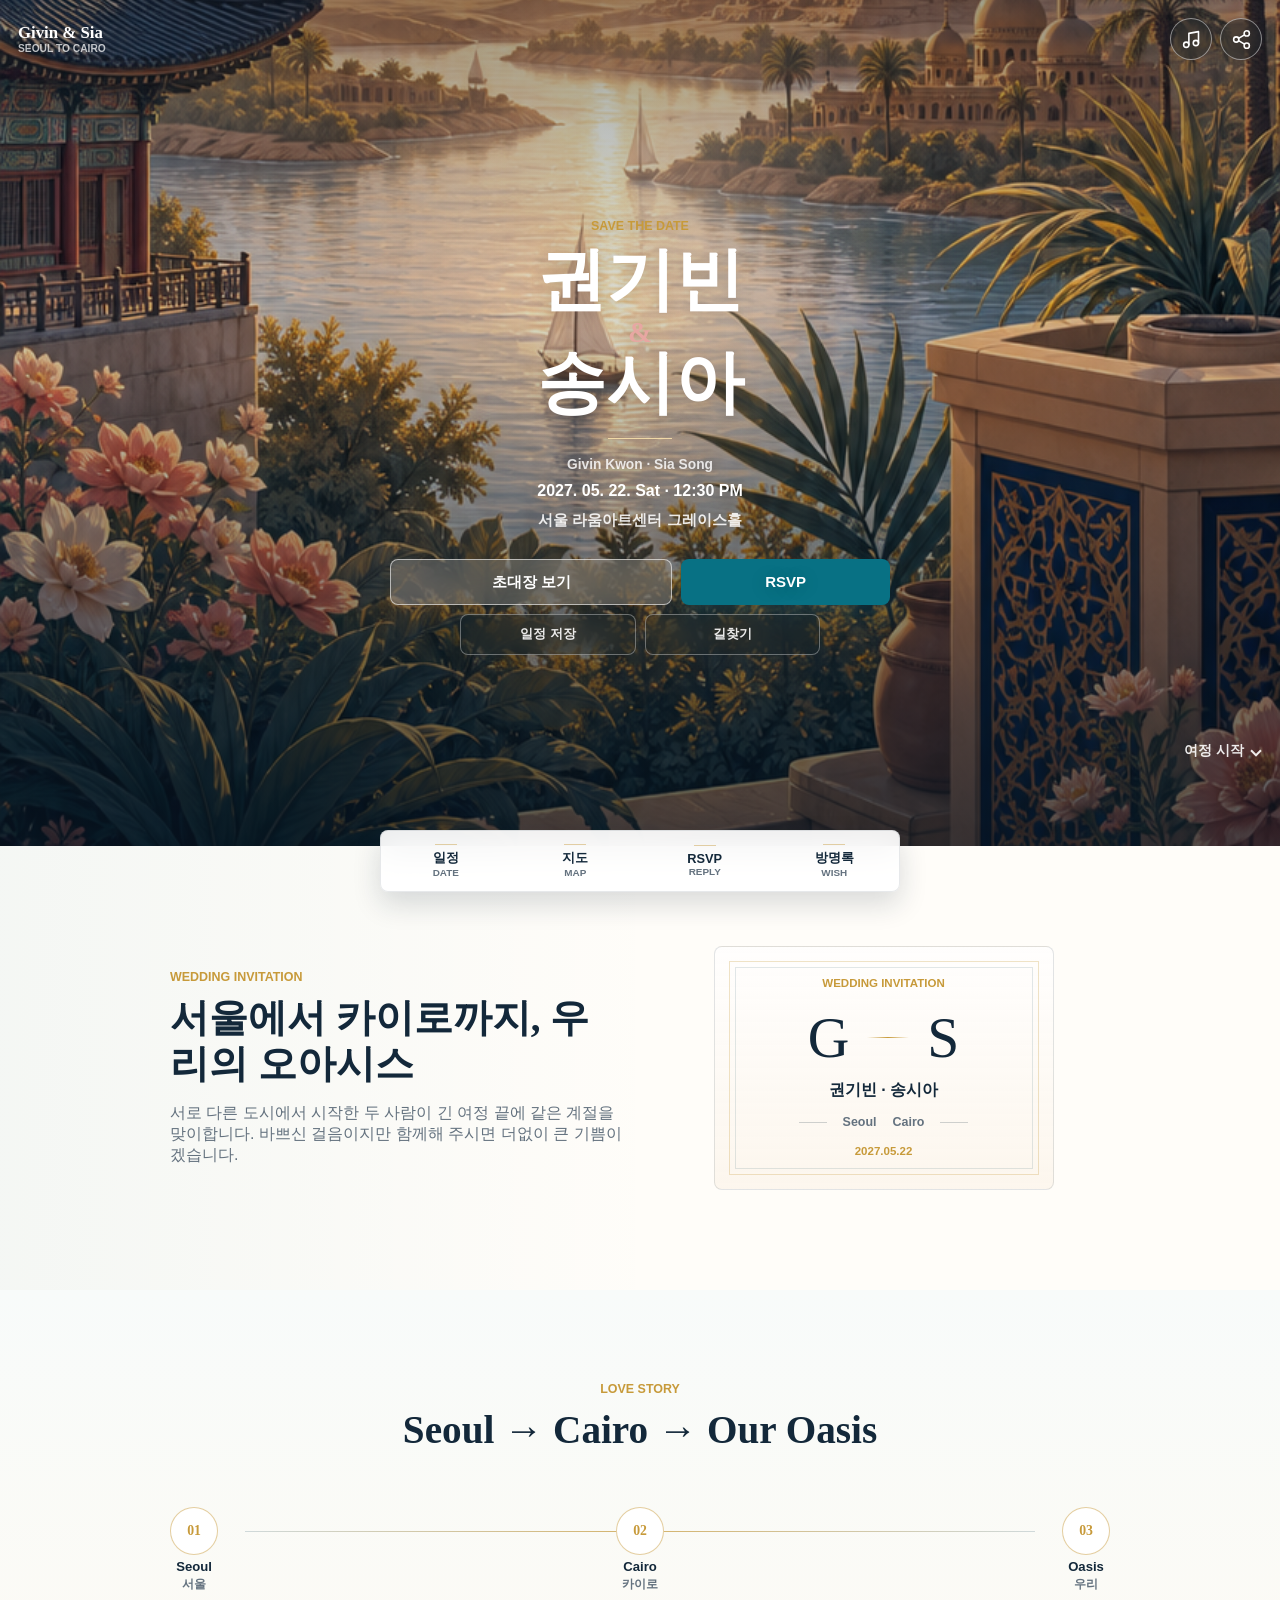
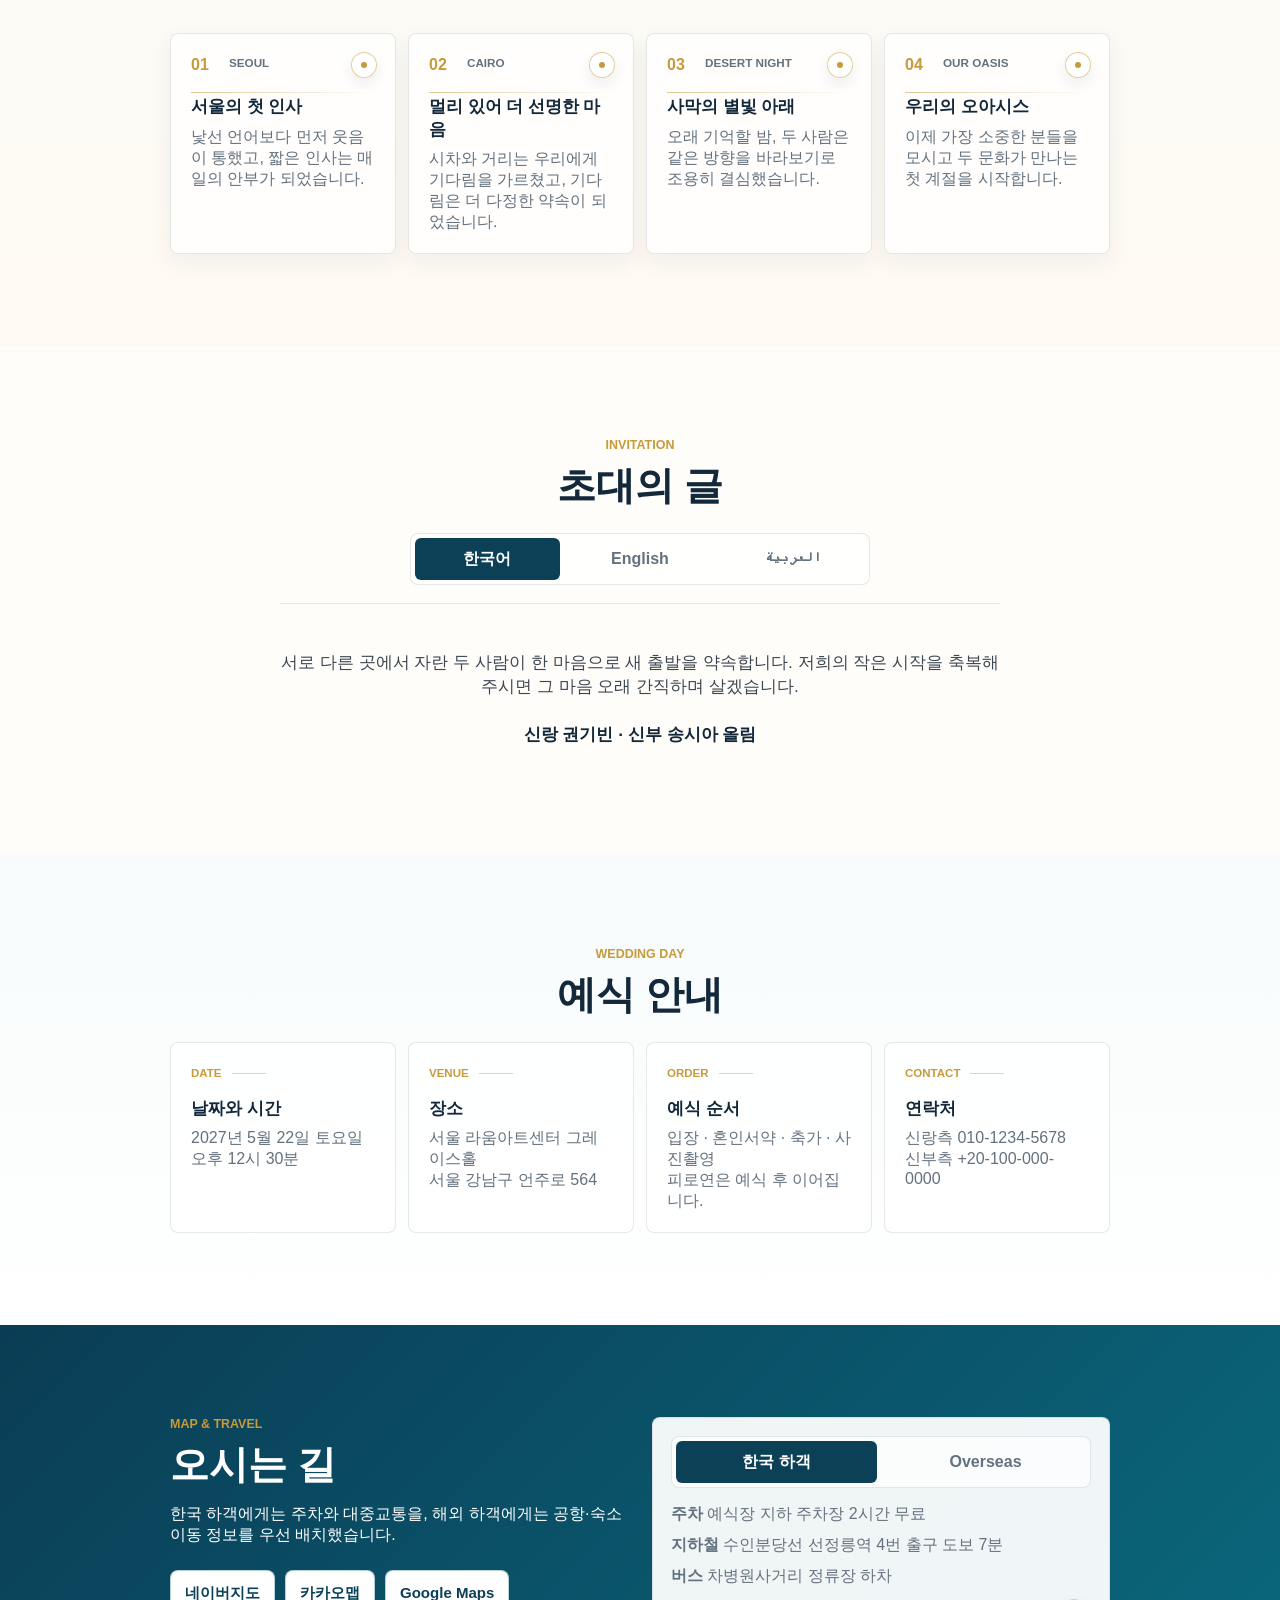
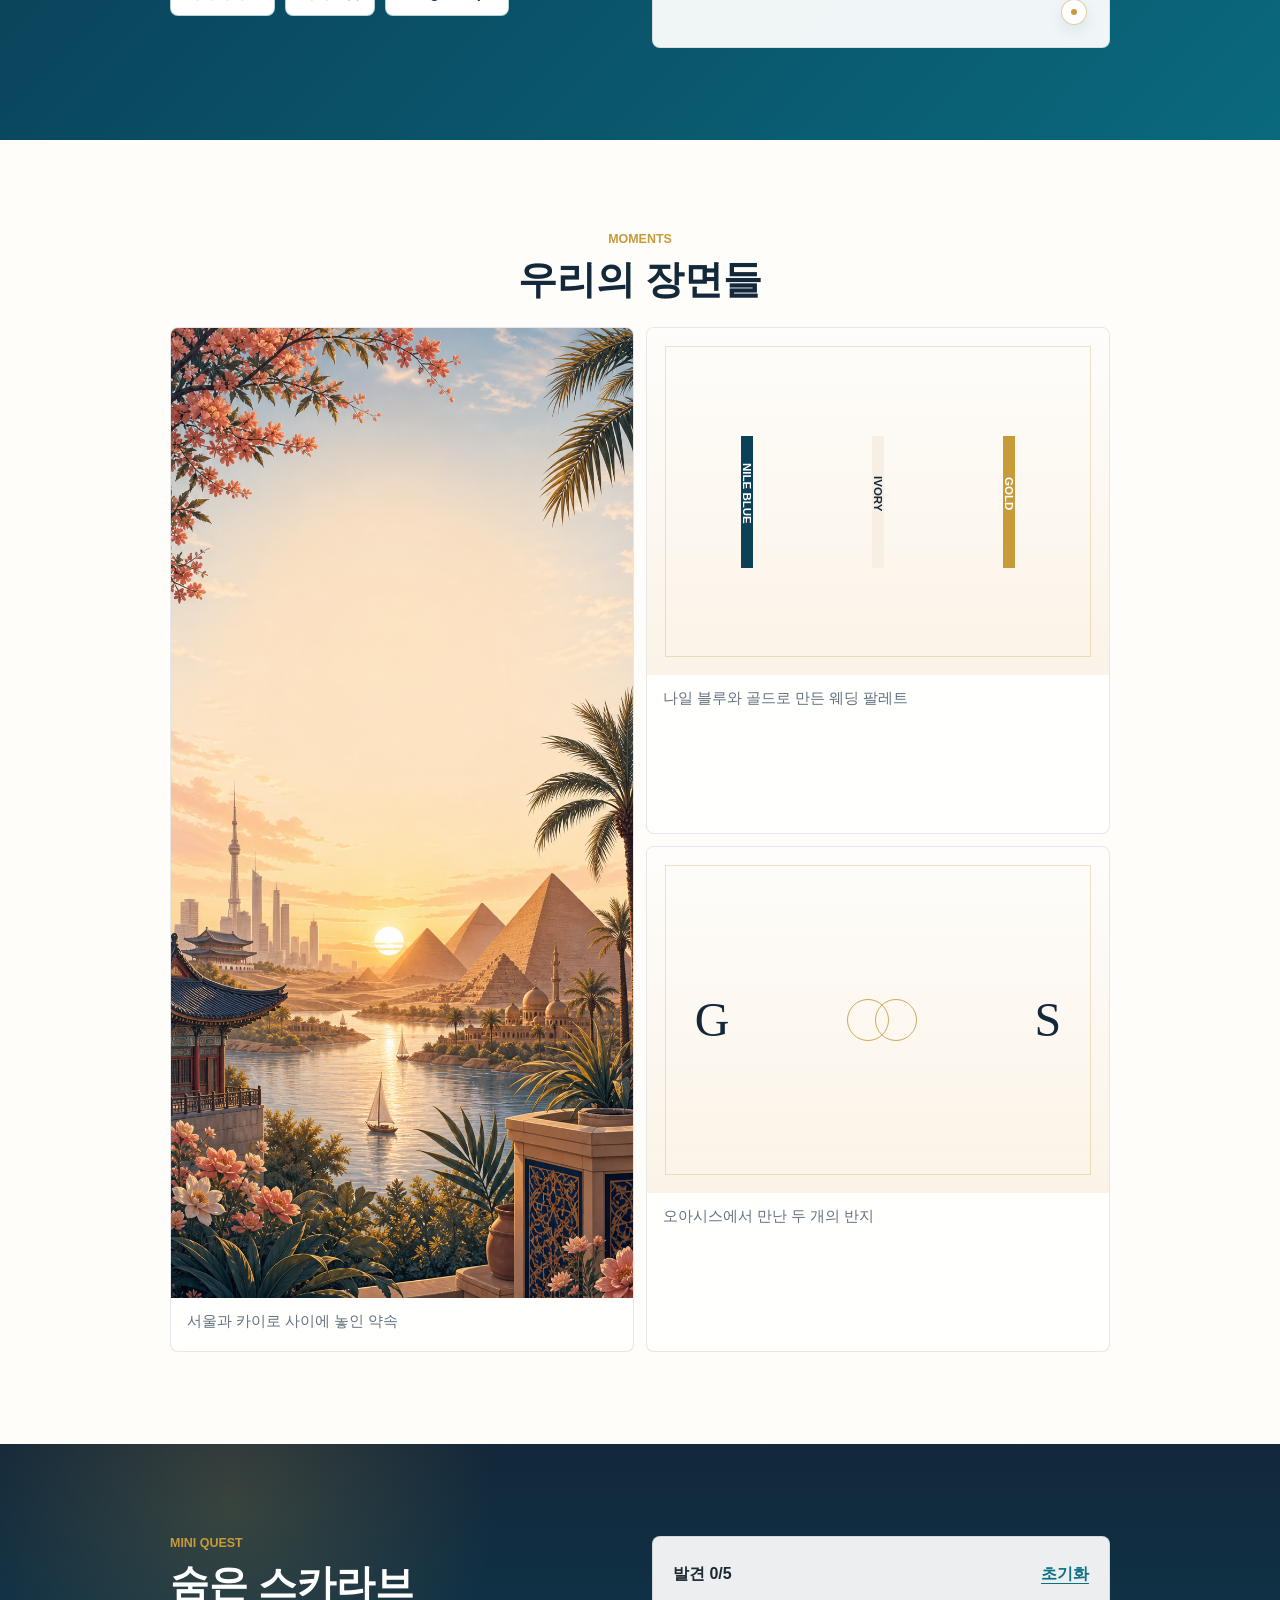
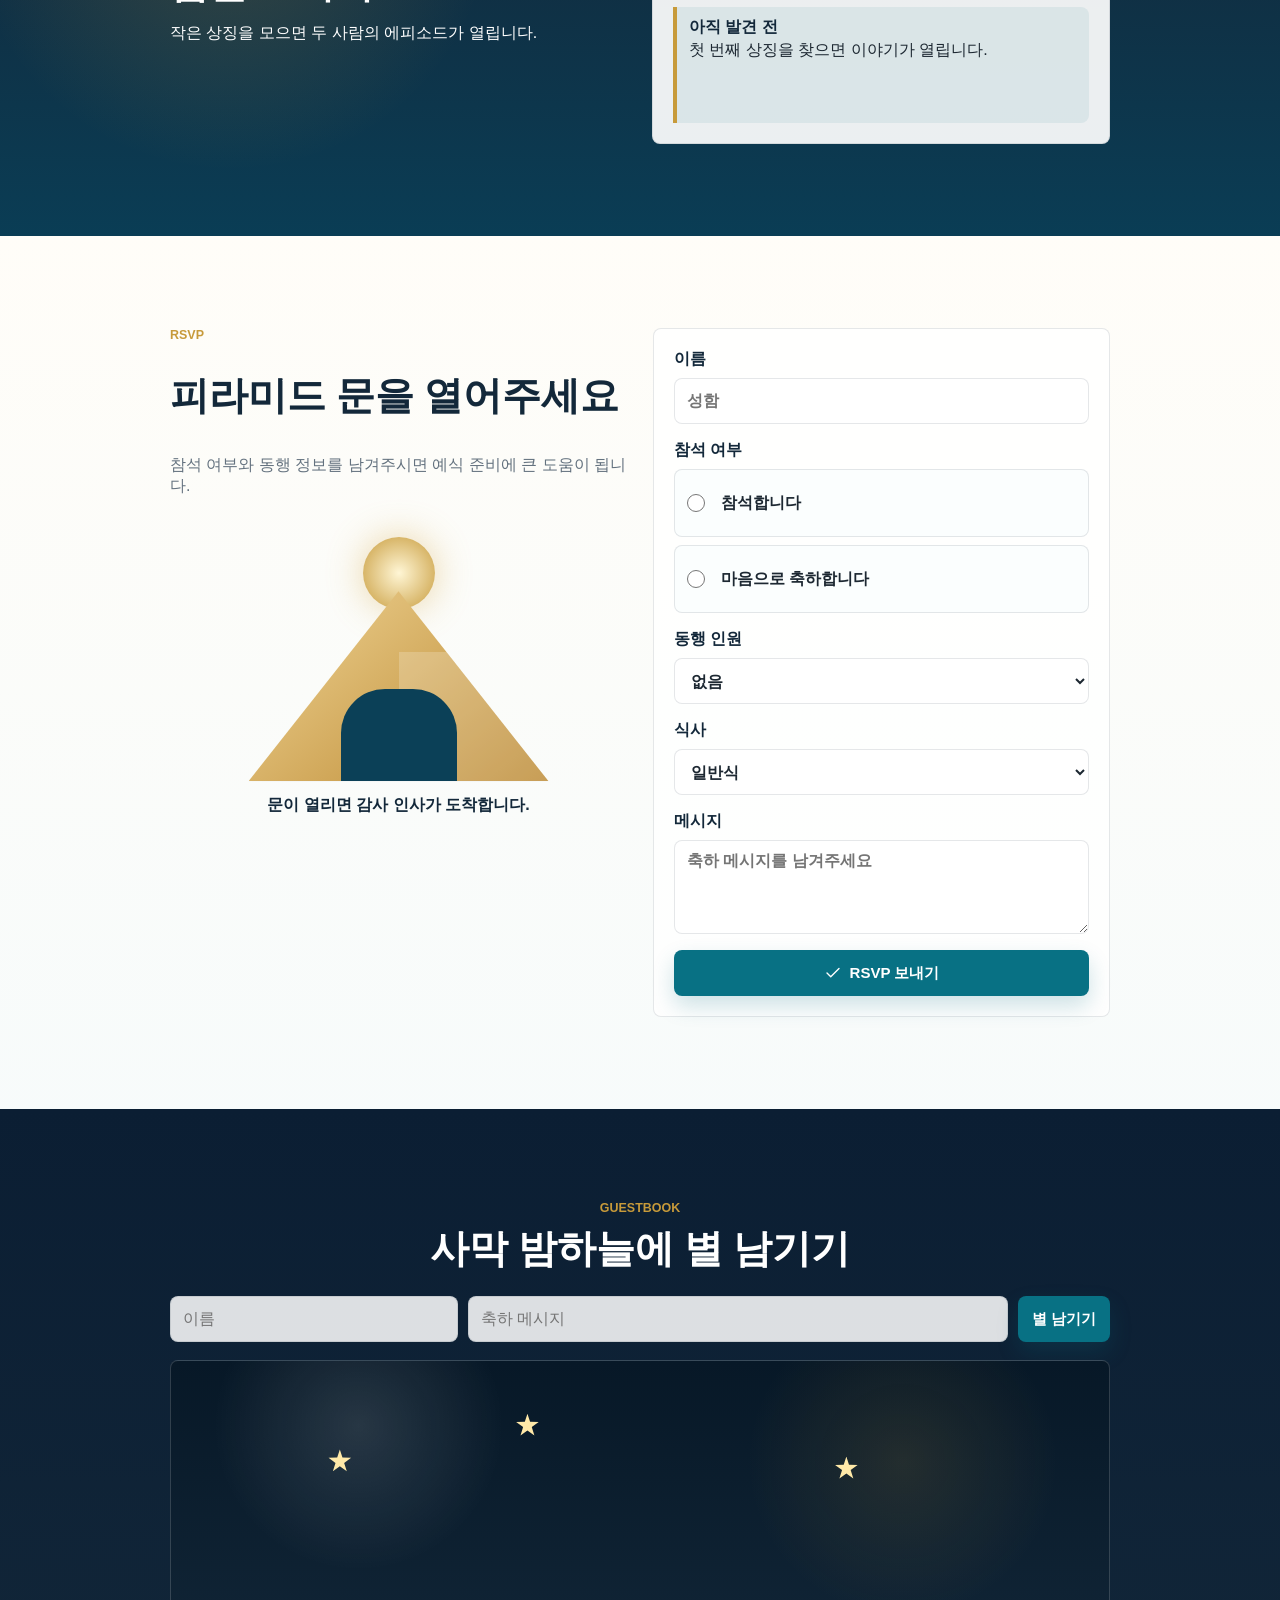
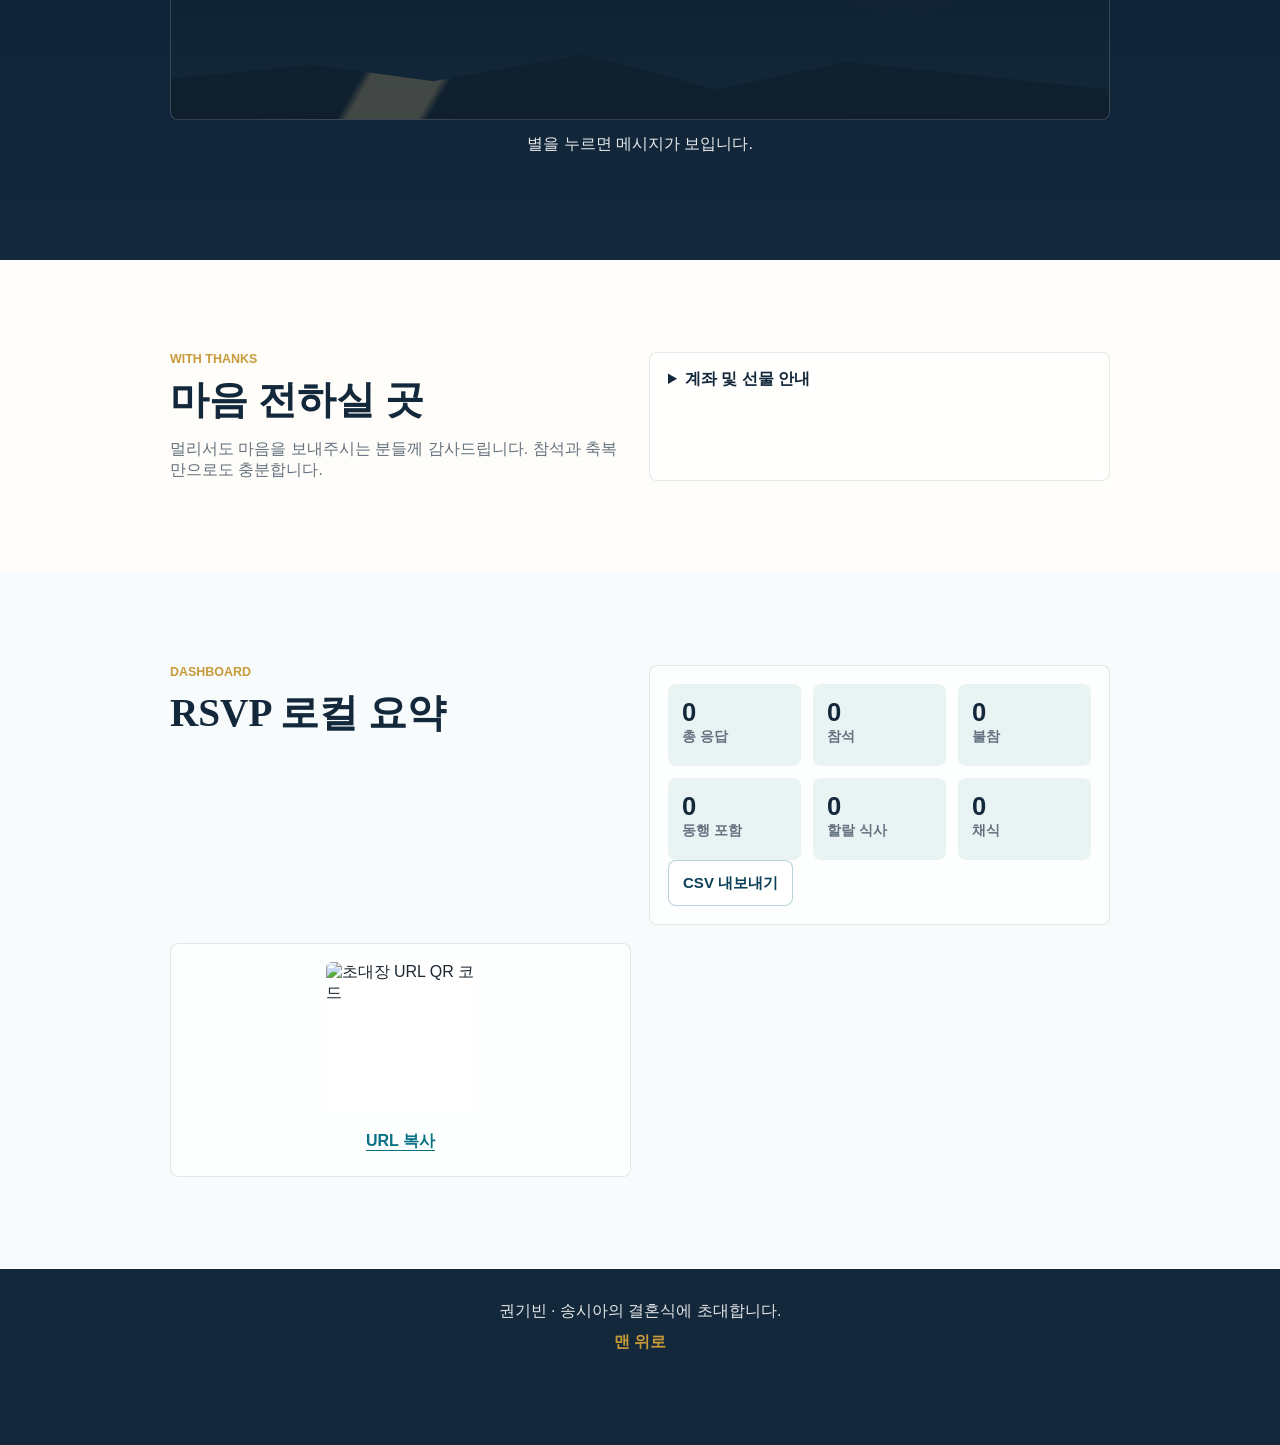
==== index.html @ f88fe047 "Update wedding date" ====
<!doctype html>
<html lang="ko">
  <head>
    <meta charset="utf-8" />
    <meta name="viewport" content="width=device-width, initial-scale=1" />
    <meta
      name="description"
      content="권기빈과 송시아의 서울에서 카이로까지 이어지는 모바일 청첩장"
    />
    <title>권기빈 · 송시아 모바일 청첩장</title>
    <link rel="preload" href="assets/hero-seoul-cairo.png" as="image" />
    <link rel="stylesheet" href="styles.css" />
  </head>
  <body>
    <div class="site-shell">
      <header class="hero" id="top">
        <img
          class="hero__image"
          src="assets/hero-seoul-cairo.png"
          alt=""
          fetchpriority="high"
        />
        <div class="hero__shade" aria-hidden="true"></div>

        <nav class="topbar" aria-label="상단 메뉴">
          <a class="brand-mark" href="#top" aria-label="처음으로">
            <span>Givin &amp; Sia</span>
            <small>Seoul to Cairo</small>
          </a>
          <div class="topbar__actions">
            <button
              class="icon-button"
              type="button"
              id="musicToggle"
              aria-label="음악 켜기"
              aria-pressed="false"
              title="음악"
            >
              <svg viewBox="0 0 24 24" aria-hidden="true">
                <path d="M9 18V5l11-2v13" />
                <circle cx="6" cy="18" r="3" />
                <circle cx="17" cy="16" r="3" />
              </svg>
            </button>
            <button
              class="icon-button"
              type="button"
              id="shareButton"
              aria-label="초대장 공유"
              title="공유"
            >
              <svg viewBox="0 0 24 24" aria-hidden="true">
                <circle cx="18" cy="5" r="3" />
                <circle cx="6" cy="12" r="3" />
                <circle cx="18" cy="19" r="3" />
                <path d="m8.6 10.8 6.8-4.1M8.6 13.2l6.8 4.1" />
              </svg>
            </button>
          </div>
        </nav>

        <div class="hero__content">
          <p class="eyebrow">Save the Date</p>
          <h1>권기빈 <span>&amp;</span> 송시아</h1>
          <p class="hero__subtitle">Givin Kwon · Sia Song</p>
          <p class="hero__date">2027. 05. 22. Sat · 12:30 PM</p>
          <p class="hero__venue">서울 라움아트센터 그레이스홀</p>
          <div class="hero__actions" aria-label="주요 행동">
            <div class="hero__primary-actions">
              <a class="button button--light" href="#invitation">
                초대장 보기
              </a>
              <a class="button button--primary" href="#rsvp">
                RSVP
              </a>
            </div>
            <div class="hero__quick-actions">
              <button class="button button--ghost" type="button" id="calendarButton">
                일정 저장
              </button>
              <a class="button button--ghost" href="#directions">
                길찾기
              </a>
            </div>
          </div>
        </div>

        <a class="scroll-cue" href="#story">여정 시작</a>
      </header>

      <main>
        <section class="section section--intro" id="invitation">
          <div class="section__inner intro-grid">
            <div>
              <p class="section-kicker">Wedding Invitation</p>
              <h2>서울에서 카이로까지, 우리의 오아시스</h2>
              <p class="lead">
                서로 다른 도시에서 시작한 두 사람이 긴 여정 끝에 같은 계절을
                맞이합니다. 바쁘신 걸음이지만 함께해 주시면 더없이 큰 기쁨이겠습니다.
              </p>
            </div>
            <div class="couple-emblem" aria-label="권기빈과 송시아의 웨딩 문장">
              <div class="wedding-crest">
                <p class="crest__eyebrow">Wedding Invitation</p>
                <div class="crest__mark" aria-hidden="true">
                  <span>G</span>
                  <i></i>
                  <span>S</span>
                </div>
                <p class="crest__names">권기빈 · 송시아</p>
                <div class="crest__route" aria-hidden="true">
                  <span>Seoul</span>
                  <span>Cairo</span>
                </div>
                <p class="crest__date">2027.05.22</p>
              </div>
            </div>
          </div>
        </section>

        <section class="section section--story" id="story">
          <div class="section__inner">
            <div class="section__header">
              <p class="section-kicker">Love Story</p>
              <h2>Seoul → Cairo → Our Oasis</h2>
            </div>
            <div class="journey-map" aria-hidden="true">
              <span class="journey-map__line"></span>
              <span class="journey-map__point journey-map__point--seoul">
                <small>01</small>
                <strong>Seoul</strong>
                <em>서울</em>
              </span>
              <span class="journey-map__point journey-map__point--cairo">
                <small>02</small>
                <strong>Cairo</strong>
                <em>카이로</em>
              </span>
              <span class="journey-map__point journey-map__point--oasis">
                <small>03</small>
                <strong>Oasis</strong>
                <em>우리</em>
              </span>
            </div>
            <div class="story-grid">
              <article class="story-card">
                <button class="scarab-token" type="button" data-episode="seoul" aria-label="서울 이야기 열기"></button>
                <span class="story-card__num">01</span>
                <span class="story-card__place">Seoul</span>
                <h3>서울의 첫 인사</h3>
                <p>낯선 언어보다 먼저 웃음이 통했고, 짧은 인사는 매일의 안부가 되었습니다.</p>
              </article>
              <article class="story-card">
                <button class="scarab-token" type="button" data-episode="cairo" aria-label="카이로 이야기 열기"></button>
                <span class="story-card__num">02</span>
                <span class="story-card__place">Cairo</span>
                <h3>멀리 있어 더 선명한 마음</h3>
                <p>시차와 거리는 우리에게 기다림을 가르쳤고, 기다림은 더 다정한 약속이 되었습니다.</p>
              </article>
              <article class="story-card">
                <button class="scarab-token" type="button" data-episode="proposal" aria-label="프로포즈 이야기 열기"></button>
                <span class="story-card__num">03</span>
                <span class="story-card__place">Desert Night</span>
                <h3>사막의 별빛 아래</h3>
                <p>오래 기억할 밤, 두 사람은 같은 방향을 바라보기로 조용히 결심했습니다.</p>
              </article>
              <article class="story-card">
                <button class="scarab-token" type="button" data-episode="wedding" aria-label="결혼식 이야기 열기"></button>
                <span class="story-card__num">04</span>
                <span class="story-card__place">Our Oasis</span>
                <h3>우리의 오아시스</h3>
                <p>이제 가장 소중한 분들을 모시고 두 문화가 만나는 첫 계절을 시작합니다.</p>
              </article>
            </div>
          </div>
        </section>

        <section class="section section--letter" id="letter">
          <div class="section__inner">
            <div class="section__header">
              <p class="section-kicker">Invitation</p>
              <h2>초대의 글</h2>
            </div>
            <div class="language-tabs" role="tablist" aria-label="초대 문구 언어">
              <button class="lang-tab is-active" type="button" role="tab" aria-selected="true" data-lang="ko">
                한국어
              </button>
              <button class="lang-tab" type="button" role="tab" aria-selected="false" data-lang="en">
                English
              </button>
              <button class="lang-tab" type="button" role="tab" aria-selected="false" data-lang="ar">
                العربية
              </button>
            </div>
            <article class="letter-panel is-active" data-letter="ko">
              <p>
                서로 다른 곳에서 자란 두 사람이 한 마음으로 새 출발을 약속합니다.
                저희의 작은 시작을 축복해 주시면 그 마음 오래 간직하며 살겠습니다.
              </p>
              <p class="letter-sign">신랑 권기빈 · 신부 송시아 올림</p>
            </article>
            <article class="letter-panel" data-letter="en">
              <p>
                We are beginning a new chapter together, shaped by two homes, two cultures,
                and one shared promise. Your presence and warm wishes would mean the world to us.
              </p>
              <p class="letter-sign">
                With love, Givin Kwon &amp; Sia Song<br />
                <small>TALAAT OHOUD MOHAMED MAHMOUD MOHAMED</small>
              </p>
            </article>
            <article class="letter-panel letter-panel--rtl" data-letter="ar" dir="rtl" lang="ar">
              <p>
                يسعدنا أن نشارككم بداية فصل جديد في حياتنا، يجمع بين عائلتين وثقافتين
                ووعد واحد بالمحبة والاحترام.
              </p>
              <p class="letter-sign">
                مع المحبة، جيفين كوان وسيا سونغ<br />
                <small dir="ltr">TALAAT OHOUD MOHAMED MAHMOUD MOHAMED</small>
              </p>
            </article>
          </div>
        </section>

        <section class="section section--details" id="details">
          <div class="section__inner">
            <div class="section__header">
              <p class="section-kicker">Wedding Day</p>
              <h2>예식 안내</h2>
            </div>
            <div class="detail-grid">
              <article class="detail-card">
                <span class="detail-card__label">Date</span>
                <h3>날짜와 시간</h3>
                <p>2027년 5월 22일 토요일<br />오후 12시 30분</p>
              </article>
              <article class="detail-card">
                <span class="detail-card__label">Venue</span>
                <h3>장소</h3>
                <p>서울 라움아트센터 그레이스홀<br />서울 강남구 언주로 564</p>
              </article>
              <article class="detail-card">
                <span class="detail-card__label">Order</span>
                <h3>예식 순서</h3>
                <p>입장 · 혼인서약 · 축가 · 사진촬영<br />피로연은 예식 후 이어집니다.</p>
              </article>
              <article class="detail-card">
                <span class="detail-card__label">Contact</span>
                <h3>연락처</h3>
                <p>
                  신랑측 010-1234-5678<br />
                  신부측 +20-100-000-0000
                </p>
              </article>
            </div>
          </div>
        </section>

        <section class="section section--directions" id="directions">
          <div class="section__inner directions-layout">
            <div>
              <p class="section-kicker">Map &amp; Travel</p>
              <h2>오시는 길</h2>
              <p class="lead">
                한국 하객에게는 주차와 대중교통을, 해외 하객에게는 공항·숙소 이동 정보를
                우선 배치했습니다.
              </p>
              <div class="map-actions">
                <a class="button button--outline" href="https://map.naver.com/p/search/%EC%84%9C%EC%9A%B8%20%EB%9D%BC%EC%9B%80%EC%95%84%ED%8A%B8%EC%84%BC%ED%84%B0" target="_blank" rel="noreferrer">
                  네이버지도
                </a>
                <a class="button button--outline" href="https://map.kakao.com/link/search/%EC%84%9C%EC%9A%B8%20%EB%9D%BC%EC%9B%80%EC%95%84%ED%8A%B8%EC%84%BC%ED%84%B0" target="_blank" rel="noreferrer">
                  카카오맵
                </a>
                <a class="button button--outline" href="https://www.google.com/maps/search/?api=1&query=Raum+Art+Center+Seoul" target="_blank" rel="noreferrer">
                  Google Maps
                </a>
              </div>
            </div>
            <div class="travel-card">
              <div class="guide-tabs" role="tablist" aria-label="하객 안내">
                <button class="guide-tab is-active" type="button" role="tab" aria-selected="true" data-guide="kr">
                  한국 하객
                </button>
                <button class="guide-tab" type="button" role="tab" aria-selected="false" data-guide="global">
                  Overseas
                </button>
              </div>
              <div class="guide-panel is-active" data-guide-panel="kr">
                <p><strong>주차</strong> 예식장 지하 주차장 2시간 무료</p>
                <p><strong>지하철</strong> 수인분당선 선정릉역 4번 출구 도보 7분</p>
                <p><strong>버스</strong> 차병원사거리 정류장 하차</p>
              </div>
              <div class="guide-panel" data-guide-panel="global">
                <p><strong>Airport</strong> Incheon Airport to Gangnam by AREX + subway or airport limousine.</p>
                <p><strong>Stay</strong> Recommended area: Gangnam, COEX, Seolleung.</p>
                <p><strong>FAQ</strong> English help desk will be available on the wedding day.</p>
              </div>
              <button class="scarab-token scarab-token--travel" type="button" data-episode="travel" aria-label="여행 이야기 열기"></button>
            </div>
          </div>
        </section>

        <section class="section section--gallery" id="gallery">
          <div class="section__inner">
            <div class="section__header">
              <p class="section-kicker">Moments</p>
              <h2>우리의 장면들</h2>
            </div>
            <div class="gallery-grid">
              <figure class="photo-card photo-card--wide">
                <img src="assets/hero-seoul-cairo.png" loading="lazy" alt="서울과 카이로가 이어지는 일러스트" />
                <figcaption>서울과 카이로 사이에 놓인 약속</figcaption>
              </figure>
              <figure class="photo-card photo-card--illustrated">
                <div class="stationery-card stationery-card--palette" aria-hidden="true">
                  <span>Nile Blue</span>
                  <span>Ivory</span>
                  <span>Gold</span>
                </div>
                <figcaption>나일 블루와 골드로 만든 웨딩 팔레트</figcaption>
              </figure>
              <figure class="photo-card photo-card--illustrated">
                <div class="stationery-card stationery-card--rings" aria-hidden="true">
                  <span>G</span>
                  <i></i>
                  <span>S</span>
                </div>
                <figcaption>오아시스에서 만난 두 개의 반지</figcaption>
              </figure>
            </div>
          </div>
        </section>

        <section class="section section--quest" id="quest">
          <div class="section__inner quest-layout">
            <div>
              <p class="section-kicker">Mini Quest</p>
              <h2>숨은 스카라브</h2>
              <p class="lead">
                작은 상징을 모으면 두 사람의 에피소드가 열립니다.
              </p>
            </div>
            <div class="quest-panel">
              <div class="quest-panel__top">
                <span>발견 <strong id="scarabCount">0/5</strong></span>
                <button class="text-button" type="button" id="resetQuest">초기화</button>
              </div>
              <div class="episode-list" id="episodeList" aria-live="polite"></div>
            </div>
          </div>
        </section>

        <section class="section section--rsvp" id="rsvp">
          <div class="section__inner rsvp-layout">
            <div class="rsvp-copy">
              <p class="section-kicker">RSVP</p>
              <h2>피라미드 문을 열어주세요</h2>
              <p class="lead">
                참석 여부와 동행 정보를 남겨주시면 예식 준비에 큰 도움이 됩니다.
              </p>
              <div class="pyramid-gate" id="pyramidGate" aria-hidden="true">
                <div class="pyramid-gate__sun"></div>
                <div class="pyramid-gate__body">
                  <span class="pyramid-gate__door pyramid-gate__door--left"></span>
                  <span class="pyramid-gate__door pyramid-gate__door--right"></span>
                </div>
                <p id="rsvpThanks">문이 열리면 감사 인사가 도착합니다.</p>
              </div>
            </div>
            <form class="rsvp-form" id="rsvpForm">
              <label>
                이름
                <input name="name" type="text" autocomplete="name" placeholder="성함" required />
              </label>
              <fieldset>
                <legend>참석 여부</legend>
                <label class="choice">
                  <input type="radio" name="attendance" value="yes" required />
                  참석합니다
                </label>
                <label class="choice">
                  <input type="radio" name="attendance" value="no" />
                  마음으로 축하합니다
                </label>
              </fieldset>
              <label>
                동행 인원
                <select name="companions">
                  <option value="0">없음</option>
                  <option value="1">1명</option>
                  <option value="2">2명</option>
                  <option value="3">3명 이상</option>
                </select>
              </label>
              <label>
                식사
                <select name="meal">
                  <option value="regular">일반식</option>
                  <option value="vegetarian">채식</option>
                  <option value="halal">할랄</option>
                  <option value="none">식사 안 함</option>
                </select>
              </label>
              <label>
                메시지
                <textarea name="message" rows="4" placeholder="축하 메시지를 남겨주세요"></textarea>
              </label>
              <button class="button button--primary button--full" type="submit">
                <svg viewBox="0 0 24 24" aria-hidden="true">
                  <path d="m20 6-11 11-5-5" />
                </svg>
                RSVP 보내기
              </button>
            </form>
          </div>
        </section>

        <section class="section section--guestbook" id="guestbook">
          <div class="section__inner">
            <div class="section__header">
              <p class="section-kicker">Guestbook</p>
              <h2>사막 밤하늘에 별 남기기</h2>
            </div>
            <form class="guestbook-form" id="guestbookForm">
              <input name="guestName" type="text" placeholder="이름" required />
              <input name="guestMessage" type="text" placeholder="축하 메시지" required />
              <button class="button button--primary" type="submit">별 남기기</button>
            </form>
            <div class="star-sky" id="starSky" aria-label="축하 메시지 별자리"></div>
            <p class="star-message" id="starMessage" aria-live="polite">별을 누르면 메시지가 보입니다.</p>
          </div>
        </section>

        <section class="section section--gift" id="gift">
          <div class="section__inner gift-layout">
            <div>
              <p class="section-kicker">With Thanks</p>
              <h2>마음 전하실 곳</h2>
              <p class="lead">
                멀리서도 마음을 보내주시는 분들께 감사드립니다. 참석과 축복만으로도 충분합니다.
              </p>
            </div>
            <details class="gift-details">
              <summary>계좌 및 선물 안내</summary>
              <p>신랑측 국민 000000-00-000000 권기빈</p>
              <p>신부측 WISE / IBAN 정보는 가족에게 문의</p>
            </details>
          </div>
        </section>

        <section class="section section--manager" id="manager">
          <div class="section__inner manager-layout">
            <div>
              <p class="section-kicker">Dashboard</p>
              <h2>RSVP 로컬 요약</h2>
            </div>
            <div class="manager-panel">
              <div class="stats-grid" id="statsGrid"></div>
              <button class="button button--outline" type="button" id="exportCsv">CSV 내보내기</button>
            </div>
            <div class="qr-panel">
              <img id="qrImage" alt="초대장 URL QR 코드" loading="lazy" />
              <button class="text-button" type="button" id="copyUrl">URL 복사</button>
            </div>
          </div>
        </section>
      </main>

      <footer class="footer">
        <p>권기빈 · 송시아의 결혼식에 초대합니다.</p>
        <a href="#top">맨 위로</a>
      </footer>

      <nav class="bottom-nav" aria-label="빠른 이동">
        <a href="#details">
          <span>일정</span>
          <small>Date</small>
        </a>
        <a href="#directions">
          <span>지도</span>
          <small>Map</small>
        </a>
        <a href="#rsvp">
          <span>RSVP</span>
          <small>Reply</small>
        </a>
        <a href="#guestbook">
          <span>방명록</span>
          <small>Wish</small>
        </a>
      </nav>
    </div>

    <div class="toast" id="toast" role="status" aria-live="polite"></div>
    <script src="script.js"></script>
  </body>
</html>
---- styles.css ----
:root {
  color-scheme: light;
  --paper: #fffdf9;
  --ivory: #fbf3e7;
  --sand: #d9c79d;
  --sand-strong: #a77a2d;
  --nile: #087184;
  --nile-deep: #0b4057;
  --coral: #d96d63;
  --pink: #e7a7a2;
  --gold: #c79a3a;
  --navy: #13283a;
  --ink: #1d2832;
  --muted: #64727f;
  --line: rgba(19, 40, 58, 0.11);
  --white: #ffffff;
  --shadow: 0 14px 34px rgba(19, 40, 58, 0.1);
  --radius: 8px;
  --bottom-nav-height: 62px;
  font-family:
    "Pretendard",
    "Apple SD Gothic Neo",
    "Malgun Gothic",
    "Segoe UI",
    sans-serif;
}

*,
*::before,
*::after {
  box-sizing: border-box;
}

html {
  scroll-behavior: smooth;
  overflow-x: hidden;
}

body {
  margin: 0;
  background: var(--paper);
  color: var(--ink);
  font-size: 16px;
  line-height: 1.65;
  letter-spacing: 0;
  overflow-x: hidden;
}

body,
button,
input,
select,
textarea {
  font: inherit;
  letter-spacing: 0;
}

button,
a,
input,
select,
textarea {
  -webkit-tap-highlight-color: transparent;
}

a {
  color: inherit;
  text-decoration: none;
}

img,
svg {
  display: block;
  max-width: 100%;
}

svg {
  fill: none;
  stroke: currentColor;
  stroke-linecap: round;
  stroke-linejoin: round;
  stroke-width: 1.8;
}

button {
  border: 0;
  cursor: pointer;
}

.site-shell {
  min-height: 100vh;
  overflow-x: clip;
}

.hero {
  position: relative;
  min-height: 94svh;
  isolation: isolate;
  display: flex;
  flex-direction: column;
  justify-content: center;
  padding: 92px 20px 64px;
  color: var(--white);
}

.hero__image,
.hero__shade {
  position: absolute;
  inset: 0;
  z-index: -2;
}

.hero__image {
  width: 100%;
  height: 100%;
  object-fit: cover;
  object-position: center bottom;
}

.hero__shade {
  z-index: -1;
  background:
    linear-gradient(180deg, rgba(8, 22, 34, 0.38), rgba(8, 22, 34, 0.12) 34%, rgba(8, 22, 34, 0.68) 100%),
    radial-gradient(circle at 50% 24%, rgba(255, 250, 235, 0.3), transparent 30%);
}

.topbar {
  position: absolute;
  top: 0;
  left: 0;
  right: 0;
  z-index: 3;
  display: flex;
  align-items: center;
  justify-content: space-between;
  padding: 18px 18px;
}

.brand-mark {
  display: grid;
  gap: 1px;
  font-family: Georgia, "Times New Roman", serif;
  font-size: 1.05rem;
  font-weight: 700;
  line-height: 1.1;
  text-shadow: 0 2px 12px rgba(0, 0, 0, 0.2);
}

.brand-mark small {
  color: rgba(255, 255, 255, 0.72);
  font-family:
    "Pretendard",
    "Apple SD Gothic Neo",
    "Malgun Gothic",
    sans-serif;
  font-size: 0.64rem;
  font-weight: 800;
  text-transform: uppercase;
}

.topbar__actions {
  display: flex;
  gap: 8px;
}

.icon-button {
  display: grid;
  place-items: center;
  width: 42px;
  height: 42px;
  border: 1px solid rgba(255, 255, 255, 0.48);
  border-radius: 50%;
  background: rgba(9, 31, 45, 0.28);
  color: var(--white);
  backdrop-filter: blur(12px);
}

.icon-button svg {
  width: 21px;
  height: 21px;
}

.icon-button[aria-pressed="true"] {
  background: var(--gold);
  color: var(--navy);
}

.hero__content {
  width: min(100%, 720px);
  margin: 0 auto;
  text-align: center;
  text-shadow: 0 2px 18px rgba(0, 0, 0, 0.22);
}

.eyebrow,
.section-kicker {
  margin: 0 0 10px;
  color: var(--gold);
  font-size: 0.78rem;
  font-weight: 800;
  line-height: 1.2;
  text-transform: uppercase;
}

.hero h1 {
  position: relative;
  margin: 0 auto;
  width: fit-content;
  font-family: Georgia, "Times New Roman", serif;
  font-size: 3.08rem;
  font-weight: 700;
  line-height: 1.06;
}

.hero h1::after {
  display: block;
  width: 64px;
  height: 1px;
  margin: 18px auto 0;
  background: rgba(255, 232, 176, 0.82);
  content: "";
}

.hero h1 span {
  display: block;
  color: var(--pink);
  font-size: 1.4rem;
}

.hero__subtitle {
  margin: 18px 0 0;
  color: rgba(255, 255, 255, 0.82);
  font-size: 0.86rem;
  font-weight: 800;
}

.hero__date,
.hero__venue {
  margin: 10px 0 0;
  font-weight: 700;
}

.hero__venue {
  color: rgba(255, 255, 255, 0.88);
  font-size: 0.95rem;
}

.hero__actions {
  display: grid;
  gap: 9px;
  margin: 28px auto 0;
  width: min(100%, 430px);
  max-width: calc(100vw - 40px);
}

.hero__actions > * {
  min-width: 0;
}

.hero__primary-actions,
.hero__quick-actions {
  display: grid;
  grid-template-columns: repeat(2, minmax(0, 1fr));
  gap: 9px;
}

.hero__quick-actions .button {
  min-height: 40px;
  font-size: 0.84rem;
}

.button {
  display: inline-flex;
  min-width: 0;
  min-height: 46px;
  align-items: center;
  justify-content: center;
  gap: 8px;
  border-radius: var(--radius);
  padding: 11px 14px;
  font-size: 0.94rem;
  font-weight: 800;
  line-height: 1.25;
  text-align: center;
  white-space: normal;
  transition:
    transform 160ms ease,
    box-shadow 160ms ease,
    background-color 160ms ease,
    border-color 160ms ease;
}

.button svg {
  width: 18px;
  height: 18px;
  flex: 0 0 auto;
}

.button:hover,
.button:focus-visible,
.icon-button:hover,
.icon-button:focus-visible,
.text-button:hover,
.text-button:focus-visible,
.bottom-nav a:hover,
.bottom-nav a:focus-visible {
  transform: translateY(-1px);
}

.button:focus-visible,
.icon-button:focus-visible,
.text-button:focus-visible,
.lang-tab:focus-visible,
.guide-tab:focus-visible,
input:focus-visible,
select:focus-visible,
textarea:focus-visible,
summary:focus-visible,
.scarab-token:focus-visible,
.star:focus-visible {
  outline: 3px solid rgba(10, 111, 131, 0.32);
  outline-offset: 3px;
}

.button--light {
  border: 1px solid rgba(255, 255, 255, 0.58);
  background: rgba(255, 255, 255, 0.18);
  color: var(--white);
  backdrop-filter: blur(16px);
}

.button--primary {
  background: var(--nile);
  color: var(--white);
  box-shadow: 0 10px 22px rgba(10, 111, 131, 0.2);
}

.button--ghost {
  border: 1px solid rgba(255, 255, 255, 0.34);
  background: rgba(9, 31, 45, 0.2);
  color: rgba(255, 255, 255, 0.9);
  backdrop-filter: blur(14px);
}

.button--outline {
  border: 1px solid rgba(10, 111, 131, 0.3);
  background: var(--white);
  color: var(--nile-deep);
}

.button--full {
  width: 100%;
}

.scroll-cue {
  position: absolute;
  right: 20px;
  bottom: calc(var(--bottom-nav-height) + 24px);
  display: inline-flex;
  align-items: center;
  gap: 8px;
  color: rgba(255, 255, 255, 0.9);
  font-size: 0.86rem;
  font-weight: 800;
}

.scroll-cue::after {
  width: 8px;
  height: 8px;
  border-right: 2px solid currentColor;
  border-bottom: 2px solid currentColor;
  content: "";
  transform: rotate(45deg);
  animation: cue-bounce 1.4s ease-in-out infinite;
}

.section {
  position: relative;
  padding: 68px 20px;
}

.section__inner {
  width: min(100%, 940px);
  margin: 0 auto;
}

.section__header {
  margin-bottom: 24px;
  text-align: center;
}

.section h2 {
  margin: 0;
  color: var(--navy);
  font-family: Georgia, "Times New Roman", serif;
  font-size: 2.05rem;
  line-height: 1.18;
}

.section h3 {
  margin: 0 0 8px;
  color: var(--navy);
  font-size: 1.04rem;
  line-height: 1.35;
}

.lead {
  margin: 16px 0 0;
  color: var(--muted);
  font-size: 1rem;
}

.section--intro {
  background:
    linear-gradient(90deg, rgba(10, 111, 131, 0.045), transparent 52%),
    var(--paper);
}

.intro-grid {
  display: grid;
  gap: 34px;
  align-items: center;
}

.couple-emblem {
  min-height: 260px;
  display: grid;
  place-items: center;
}

.wedding-crest {
  position: relative;
  display: grid;
  place-items: center;
  width: min(100%, 340px);
  min-height: 242px;
  padding: 30px 28px;
  border: 1px solid rgba(19, 40, 58, 0.12);
  border-radius: var(--radius);
  background:
    linear-gradient(180deg, rgba(255, 255, 255, 0.72), rgba(251, 243, 231, 0.64)),
    var(--paper);
}

.wedding-crest::before,
.wedding-crest::after {
  position: absolute;
  inset: 14px;
  border: 1px solid rgba(199, 154, 58, 0.28);
  content: "";
  pointer-events: none;
}

.wedding-crest::after {
  inset: 20px;
  border-color: rgba(10, 64, 87, 0.12);
}

.crest__eyebrow,
.crest__date {
  margin: 0;
  color: var(--gold);
  font-size: 0.72rem;
  font-weight: 900;
  line-height: 1.2;
  text-transform: uppercase;
}

.crest__mark {
  display: flex;
  align-items: center;
  justify-content: center;
  gap: 18px;
  margin: 18px 0 14px;
  color: var(--navy);
  font-family: Georgia, "Times New Roman", serif;
  font-size: 3.6rem;
  line-height: 1;
}

.crest__mark i {
  width: 42px;
  height: 1px;
  background: linear-gradient(90deg, transparent, var(--gold), transparent);
}

.crest__names {
  margin: 0 0 14px;
  color: var(--navy);
  font-weight: 900;
}

.crest__route {
  display: flex;
  align-items: center;
  gap: 16px;
  margin-bottom: 16px;
  color: var(--muted);
  font-size: 0.78rem;
  font-weight: 900;
}

.crest__route::before,
.crest__route::after {
  width: 28px;
  height: 1px;
  background: rgba(19, 40, 58, 0.2);
  content: "";
}

.section--story {
  background:
    linear-gradient(180deg, #f8fbfa, #fffaf1),
    var(--paper);
}

.journey-map {
  position: relative;
  height: 128px;
  margin: 0 0 28px;
}

.journey-map__line {
  position: absolute;
  left: 8%;
  right: 8%;
  top: 54px;
  height: 1px;
  background: linear-gradient(90deg, rgba(10, 64, 87, 0.18), rgba(199, 154, 58, 0.74), rgba(10, 64, 87, 0.18));
}

.journey-map__line::after {
  position: absolute;
  top: -4px;
  left: 50%;
  width: 9px;
  height: 9px;
  border: 1px solid var(--gold);
  border-radius: 50%;
  background: var(--paper);
  content: "";
  transform: translateX(-50%);
}

.journey-map__point {
  position: absolute;
  top: 30px;
  display: grid;
  justify-items: center;
  gap: 4px;
  color: var(--navy);
  text-align: center;
}

.journey-map__point small {
  display: grid;
  place-items: center;
  width: 48px;
  height: 48px;
  border: 1px solid rgba(199, 154, 58, 0.48);
  border-radius: 50%;
  background: var(--white);
  color: var(--gold);
  font-family: Georgia, "Times New Roman", serif;
  font-size: 0.86rem;
  font-weight: 700;
}

.journey-map__point strong,
.journey-map__point em {
  display: block;
  line-height: 1.15;
}

.journey-map__point strong {
  font-size: 0.82rem;
}

.journey-map__point em {
  color: var(--muted);
  font-size: 0.76rem;
  font-style: normal;
  font-weight: 800;
}

.journey-map__point--seoul {
  left: 0;
}

.journey-map__point--cairo {
  left: 50%;
  transform: translateX(-50%);
}

.journey-map__point--oasis {
  right: 0;
}

.story-grid,
.detail-grid,
.gallery-grid,
.stats-grid {
  display: grid;
  gap: 12px;
}

.story-card,
.detail-card,
.photo-card,
.travel-card,
.quest-panel,
.rsvp-form,
.gift-details,
.manager-panel,
.qr-panel {
  border: 1px solid var(--line);
  border-radius: var(--radius);
  background: rgba(255, 255, 255, 0.78);
  box-shadow: 0 8px 22px rgba(19, 40, 58, 0.055);
}

.story-card {
  position: relative;
  min-height: 154px;
  padding: 22px 20px 20px;
  overflow: hidden;
}

.story-card::after {
  position: absolute;
  left: 20px;
  right: 20px;
  top: 58px;
  height: 1px;
  background: linear-gradient(90deg, rgba(199, 154, 58, 0.54), transparent);
  content: "";
}

.story-card__num {
  display: inline-flex;
  margin-bottom: 22px;
  color: var(--gold);
  font-weight: 900;
}

.story-card__place {
  position: absolute;
  top: 22px;
  left: 58px;
  color: var(--muted);
  font-size: 0.73rem;
  font-weight: 900;
  text-transform: uppercase;
}

.story-card p,
.detail-card p,
.travel-card p,
.photo-card figcaption,
.gift-details p {
  margin: 0;
  color: var(--muted);
}

.scarab-token {
  position: absolute;
  right: 18px;
  top: 18px;
  width: 26px;
  height: 26px;
  border: 1px solid rgba(199, 154, 58, 0.48);
  border-radius: 50%;
  background: rgba(255, 255, 255, 0.82);
  box-shadow: 0 6px 14px rgba(19, 40, 58, 0.08);
}

.scarab-token::before {
  position: absolute;
  left: 50%;
  top: 50%;
  width: 6px;
  height: 6px;
  border-radius: 50%;
  background: var(--gold);
  content: "";
  transform: translate(-50%, -50%);
}

.scarab-token::after {
  display: none;
}

.scarab-token.is-found {
  border-color: rgba(10, 64, 87, 0.22);
  background: var(--gold);
}

.scarab-token.is-found::before {
  background: var(--white);
}

.scarab-token--travel {
  top: auto;
  right: 22px;
  bottom: 22px;
}

.section--letter {
  background: var(--paper);
}

.language-tabs,
.guide-tabs {
  display: flex;
  gap: 8px;
  margin: 0 auto 18px;
  padding: 4px;
  border: 1px solid var(--line);
  border-radius: var(--radius);
  background: rgba(255, 255, 255, 0.7);
}

.language-tabs {
  width: min(100%, 460px);
}

.lang-tab,
.guide-tab {
  flex: 1;
  min-height: 42px;
  border-radius: 6px;
  background: transparent;
  color: var(--muted);
  font-weight: 900;
}

.lang-tab.is-active,
.guide-tab.is-active {
  background: var(--nile-deep);
  color: var(--white);
}

.letter-panel {
  display: none;
  max-width: 720px;
  margin: 0 auto;
  padding: 28px 0 0;
  border-top: 1px solid var(--line);
  color: #3d4752;
  font-size: 1.08rem;
  text-align: center;
}

.letter-panel.is-active {
  display: block;
}

.letter-panel--rtl {
  font-family:
    "Segoe UI",
    "Tahoma",
    "Arial",
    sans-serif;
}

.letter-sign {
  margin-top: 24px;
  color: var(--navy);
  font-weight: 900;
}

.letter-sign small {
  display: inline-block;
  max-width: 100%;
  margin-top: 6px;
  color: var(--muted);
  font-size: 0.78rem;
  line-height: 1.35;
  overflow-wrap: anywhere;
}

.section--details {
  background: linear-gradient(180deg, #f7fbfb, #ffffff);
}

.detail-card {
  min-height: 152px;
  padding: 20px;
  box-shadow: none;
}

.detail-card__label {
  display: inline-flex;
  align-items: center;
  gap: 10px;
  margin-bottom: 18px;
  color: var(--gold);
  font-size: 0.72rem;
  font-weight: 900;
  line-height: 1;
  text-transform: uppercase;
}

.detail-card__label::after {
  width: 34px;
  height: 1px;
  background: rgba(199, 154, 58, 0.42);
  content: "";
}

.section--directions {
  background:
    linear-gradient(135deg, rgba(10, 61, 85, 0.96), rgba(10, 111, 131, 0.88)),
    var(--nile-deep);
  color: var(--white);
}

.section--directions h2,
.section--directions .lead {
  color: var(--white);
}

.directions-layout {
  display: grid;
  gap: 24px;
  align-items: start;
}

.map-actions {
  display: flex;
  flex-wrap: wrap;
  gap: 10px;
  margin-top: 24px;
}

.travel-card {
  position: relative;
  padding: 18px;
  background: rgba(255, 255, 255, 0.94);
  color: var(--ink);
  box-shadow: none;
}

.guide-tabs {
  margin-bottom: 16px;
}

.guide-panel {
  display: none;
  padding-bottom: 42px;
}

.guide-panel.is-active {
  display: grid;
  gap: 10px;
}

.section--gallery {
  background: var(--paper);
}

.photo-card {
  margin: 0;
  overflow: hidden;
  box-shadow: none;
}

.photo-card img,
.stationery-card {
  width: 100%;
  aspect-ratio: 4 / 3;
}

.photo-card img {
  object-fit: cover;
}

.photo-card figcaption {
  padding: 14px 16px 16px;
  font-size: 0.92rem;
}

.stationery-card {
  position: relative;
  display: grid;
  place-items: center;
  overflow: hidden;
  background:
    linear-gradient(180deg, rgba(255, 255, 255, 0.82), rgba(251, 243, 231, 0.7)),
    var(--ivory);
}

.stationery-card::before {
  position: absolute;
  inset: 18px;
  border: 1px solid rgba(199, 154, 58, 0.28);
  content: "";
}

.stationery-card--palette {
  grid-template-columns: repeat(3, minmax(0, 1fr));
  gap: 0;
  padding: 34px;
}

.stationery-card--palette span {
  display: grid;
  place-items: end center;
  min-height: 132px;
  padding-bottom: 16px;
  color: var(--white);
  font-size: 0.72rem;
  font-weight: 900;
  text-transform: uppercase;
  writing-mode: vertical-rl;
}

.stationery-card--palette span:nth-child(1) {
  background: var(--nile-deep);
}

.stationery-card--palette span:nth-child(2) {
  background: #f7efe4;
  color: var(--navy);
}

.stationery-card--palette span:nth-child(3) {
  background: var(--gold);
}

.stationery-card--rings {
  grid-template-columns: auto auto auto;
  gap: 22px;
  color: var(--navy);
  font-family: Georgia, "Times New Roman", serif;
  font-size: 3rem;
  line-height: 1;
}

.stationery-card--rings i {
  position: relative;
  width: 70px;
  height: 42px;
}

.stationery-card--rings i::before,
.stationery-card--rings i::after {
  position: absolute;
  top: 0;
  width: 42px;
  height: 42px;
  border: 1px solid rgba(199, 154, 58, 0.84);
  border-radius: 50%;
  content: "";
}

.stationery-card--rings i::before {
  left: 0;
}

.stationery-card--rings i::after {
  right: 0;
}

.section--quest {
  background:
    radial-gradient(circle at 18% 16%, rgba(213, 163, 60, 0.2), transparent 24%),
    linear-gradient(180deg, #13283a, #0a3d55);
  color: var(--white);
}

.section--quest h2,
.section--quest .lead {
  color: var(--white);
}

.quest-layout {
  display: grid;
  gap: 24px;
}

.quest-panel {
  padding: 20px;
  background: rgba(255, 255, 255, 0.92);
  color: var(--ink);
  box-shadow: none;
}

.quest-panel__top {
  display: flex;
  align-items: center;
  justify-content: space-between;
  gap: 16px;
  margin-bottom: 16px;
  font-weight: 900;
}

.text-button {
  display: inline-flex;
  align-items: center;
  justify-content: center;
  min-height: 34px;
  padding: 6px 0;
  background: transparent;
  color: var(--nile);
  font-weight: 900;
  text-decoration: underline;
  text-underline-offset: 4px;
}

.episode-list {
  display: grid;
  gap: 10px;
  min-height: 116px;
}

.episode-item {
  border-left: 4px solid var(--gold);
  padding: 10px 12px;
  background: rgba(10, 111, 131, 0.08);
  border-radius: 0 var(--radius) var(--radius) 0;
}

.episode-item strong {
  display: block;
  margin-bottom: 2px;
  color: var(--navy);
}

.section--rsvp {
  background:
    linear-gradient(180deg, rgba(255, 253, 248, 0.9), rgba(247, 251, 251, 0.96)),
    var(--paper);
}

.rsvp-layout {
  display: grid;
  gap: 26px;
  align-items: start;
}

.rsvp-copy {
  display: grid;
  gap: 20px;
}

.pyramid-gate {
  position: relative;
  display: grid;
  justify-items: center;
  padding: 20px 10px 0;
  min-height: 250px;
}

.pyramid-gate__sun {
  width: 72px;
  height: 72px;
  border-radius: 50%;
  background: radial-gradient(circle, #fff6d5, var(--gold));
  box-shadow: 0 0 36px rgba(213, 163, 60, 0.42);
}

.pyramid-gate__body {
  position: relative;
  width: min(100%, 300px);
  height: 190px;
  margin-top: -18px;
  background: linear-gradient(140deg, #f0d596, #b9852c);
  clip-path: polygon(50% 0, 100% 100%, 0 100%);
  overflow: hidden;
  box-shadow: var(--shadow);
}

.pyramid-gate__body::before {
  position: absolute;
  inset: 32% 0 0 50%;
  background: rgba(255, 255, 255, 0.2);
  content: "";
}

.pyramid-gate__door {
  position: absolute;
  bottom: 0;
  width: 58px;
  height: 92px;
  background: var(--nile-deep);
  transition: transform 600ms ease;
}

.pyramid-gate__door--left {
  left: calc(50% - 58px);
  transform-origin: left bottom;
  border-radius: 44px 0 0 0;
}

.pyramid-gate__door--right {
  right: calc(50% - 58px);
  transform-origin: right bottom;
  border-radius: 0 44px 0 0;
}

.pyramid-gate.is-open .pyramid-gate__door--left {
  transform: rotateY(66deg) translateX(-9px);
}

.pyramid-gate.is-open .pyramid-gate__door--right {
  transform: rotateY(-66deg) translateX(9px);
}

#rsvpThanks {
  margin: 14px 0 0;
  color: var(--navy);
  font-weight: 900;
  text-align: center;
}

.rsvp-form {
  display: grid;
  gap: 16px;
  padding: 20px;
  box-shadow: none;
}

.rsvp-form label,
.rsvp-form fieldset {
  display: grid;
  gap: 8px;
  margin: 0;
  color: var(--navy);
  font-weight: 900;
}

.rsvp-form fieldset {
  padding: 0;
  border: 0;
}

.rsvp-form legend {
  padding: 0 0 8px;
}

.choice {
  display: flex !important;
  grid-template-columns: auto 1fr;
  align-items: center;
  min-height: 44px;
  padding: 10px 12px;
  border: 1px solid var(--line);
  border-radius: var(--radius);
  background: #fbfefe;
  color: var(--ink) !important;
  font-weight: 700 !important;
}

.choice input {
  width: 18px;
  height: 18px;
  margin: 0 8px 0 0;
  accent-color: var(--nile);
}

input,
select,
textarea {
  width: 100%;
  min-height: 46px;
  border: 1px solid var(--line);
  border-radius: var(--radius);
  background: rgba(255, 255, 255, 0.86);
  color: var(--ink);
  padding: 10px 12px;
}

textarea {
  resize: vertical;
}

.section--guestbook {
  background: linear-gradient(180deg, #0b1e33, #13283a);
  color: var(--white);
}

.section--guestbook h2 {
  color: var(--white);
}

.guestbook-form {
  display: grid;
  gap: 10px;
  margin-bottom: 18px;
}

.star-sky {
  position: relative;
  height: 360px;
  border: 1px solid rgba(255, 255, 255, 0.16);
  border-radius: var(--radius);
  overflow: hidden;
  background:
    radial-gradient(circle at 20% 18%, rgba(255, 255, 255, 0.12), transparent 18%),
    radial-gradient(circle at 78% 28%, rgba(213, 163, 60, 0.12), transparent 20%),
    linear-gradient(180deg, #071827, #13283a);
}

.star-sky::before {
  position: absolute;
  left: 0;
  right: 0;
  bottom: 0;
  height: 38%;
  background:
    linear-gradient(120deg, transparent 0 24%, rgba(229, 201, 141, 0.24) 25% 32%, transparent 33%),
    linear-gradient(180deg, transparent, rgba(0, 0, 0, 0.24));
  clip-path: polygon(0 100%, 0 70%, 15% 60%, 28% 72%, 44% 52%, 58% 78%, 72% 58%, 100% 78%, 100% 100%);
  content: "";
}

.star {
  position: absolute;
  width: 24px;
  height: 24px;
  background: transparent;
  color: #ffe9a8;
  transform: translate(-50%, -50%);
}

.star::before {
  position: absolute;
  inset: 0;
  background: currentColor;
  clip-path: polygon(50% 0, 61% 34%, 97% 35%, 68% 56%, 79% 91%, 50% 70%, 21% 91%, 32% 56%, 3% 35%, 39% 34%);
  content: "";
  filter: drop-shadow(0 0 8px rgba(255, 233, 168, 0.72));
}

.star-message {
  min-height: 34px;
  margin: 14px 0 0;
  color: rgba(255, 255, 255, 0.9);
  text-align: center;
}

.section--gift {
  background: var(--paper);
}

.gift-layout,
.manager-layout {
  display: grid;
  gap: 18px;
}

.gift-details {
  padding: 16px 18px;
  box-shadow: none;
}

.gift-details summary {
  color: var(--navy);
  cursor: pointer;
  font-weight: 900;
}

.gift-details p {
  margin-top: 12px;
}

.section--manager {
  background: #f7fbfb;
}

.manager-panel,
.qr-panel {
  padding: 18px;
  box-shadow: none;
}

.stat-card {
  min-height: 82px;
  padding: 14px;
  border-radius: var(--radius);
  background: rgba(10, 111, 131, 0.08);
}

.stat-card strong {
  display: block;
  color: var(--navy);
  font-size: 1.6rem;
  line-height: 1.1;
}

.stat-card span {
  color: var(--muted);
  font-size: 0.86rem;
  font-weight: 800;
}

.qr-panel {
  display: grid;
  place-items: center;
  gap: 12px;
}

.qr-panel img {
  width: 150px;
  height: 150px;
  border-radius: 6px;
  background: var(--white);
}

.footer {
  padding: 32px 20px calc(var(--bottom-nav-height) + 30px);
  background: var(--navy);
  color: rgba(255, 255, 255, 0.88);
  text-align: center;
}

.footer p {
  margin: 0 0 10px;
}

.footer a {
  color: var(--gold);
  font-weight: 900;
}

.bottom-nav {
  position: fixed;
  left: 10px;
  right: 10px;
  bottom: 8px;
  z-index: 20;
  display: grid;
  grid-template-columns: repeat(4, minmax(0, 1fr));
  min-height: var(--bottom-nav-height);
  border: 1px solid rgba(19, 40, 58, 0.1);
  border-radius: var(--radius);
  background: rgba(255, 255, 255, 0.92);
  box-shadow: 0 12px 28px rgba(19, 40, 58, 0.16);
  backdrop-filter: blur(16px);
}

.bottom-nav a {
  display: grid;
  place-items: center;
  align-content: center;
  gap: 1px;
  min-width: 0;
  color: var(--navy);
  font-size: 0.8rem;
  font-weight: 900;
}

.bottom-nav a::before {
  width: 22px;
  height: 1px;
  margin-bottom: 4px;
  background: rgba(199, 154, 58, 0.44);
  content: "";
}

.bottom-nav small {
  color: var(--muted);
  font-size: 0.62rem;
  font-weight: 800;
  line-height: 1;
  text-transform: uppercase;
}

.toast {
  position: fixed;
  left: 50%;
  bottom: calc(var(--bottom-nav-height) + 26px);
  z-index: 30;
  max-width: min(92vw, 420px);
  min-height: 44px;
  padding: 11px 16px;
  border-radius: var(--radius);
  background: rgba(19, 40, 58, 0.94);
  color: var(--white);
  font-weight: 800;
  opacity: 0;
  pointer-events: none;
  transform: translate(-50%, 10px);
  transition:
    opacity 180ms ease,
    transform 180ms ease;
}

.toast.is-visible {
  opacity: 1;
  transform: translate(-50%, 0);
}

@keyframes cue-bounce {
  0%,
  100% {
    transform: translateY(0) rotate(45deg);
  }
  50% {
    transform: translateY(5px) rotate(45deg);
  }
}

@media (min-width: 680px) {
  .hero {
    padding-inline: 40px;
  }

  .hero h1 {
    font-size: 4.3rem;
  }

  .hero h1 span {
    font-size: 1.8rem;
  }

  .hero__actions {
    width: min(100%, 500px);
  }

  .hero__primary-actions {
    grid-template-columns: 1.15fr 0.85fr;
  }

  .hero__quick-actions {
    width: min(100%, 360px);
    justify-self: center;
  }

  .section {
    padding: 92px 36px;
  }

  .intro-grid,
  .directions-layout,
  .quest-layout,
  .rsvp-layout,
  .gift-layout,
  .manager-layout {
    grid-template-columns: minmax(0, 1fr) minmax(0, 1fr);
  }

  .detail-grid,
  .gallery-grid {
    grid-template-columns: repeat(2, minmax(0, 1fr));
  }

  .gallery-grid {
    align-items: stretch;
  }

  .photo-card--wide {
    grid-row: span 2;
  }

  .photo-card--wide img {
    height: calc(100% - 53px);
    aspect-ratio: auto;
  }

  .guestbook-form {
    grid-template-columns: 0.8fr 1.5fr auto;
  }

  .stats-grid {
    grid-template-columns: repeat(3, minmax(0, 1fr));
  }
}

@media (min-width: 960px) {
  .section h2 {
    font-size: 2.45rem;
  }

  .detail-grid {
    grid-template-columns: repeat(4, minmax(0, 1fr));
  }

  .story-grid {
    grid-template-columns: repeat(4, minmax(0, 1fr));
  }

  .bottom-nav {
    left: 50%;
    right: auto;
    width: 520px;
    transform: translateX(-50%);
  }
}

@media (max-width: 390px) {
  .hero {
    padding-inline: 14px;
  }

  .hero h1 {
    font-size: 2.42rem;
  }

  .hero__actions {
    gap: 8px;
  }

  .button {
    padding-inline: 10px;
    font-size: 0.86rem;
  }

  .section h2 {
    font-size: 1.86rem;
  }

  .bottom-nav {
    left: 6px;
    right: 6px;
  }
}

@media (prefers-reduced-motion: reduce) {
  *,
  *::before,
  *::after {
    scroll-behavior: auto !important;
    animation-duration: 0.001ms !important;
    animation-iteration-count: 1 !important;
    transition-duration: 0.001ms !important;
  }
}
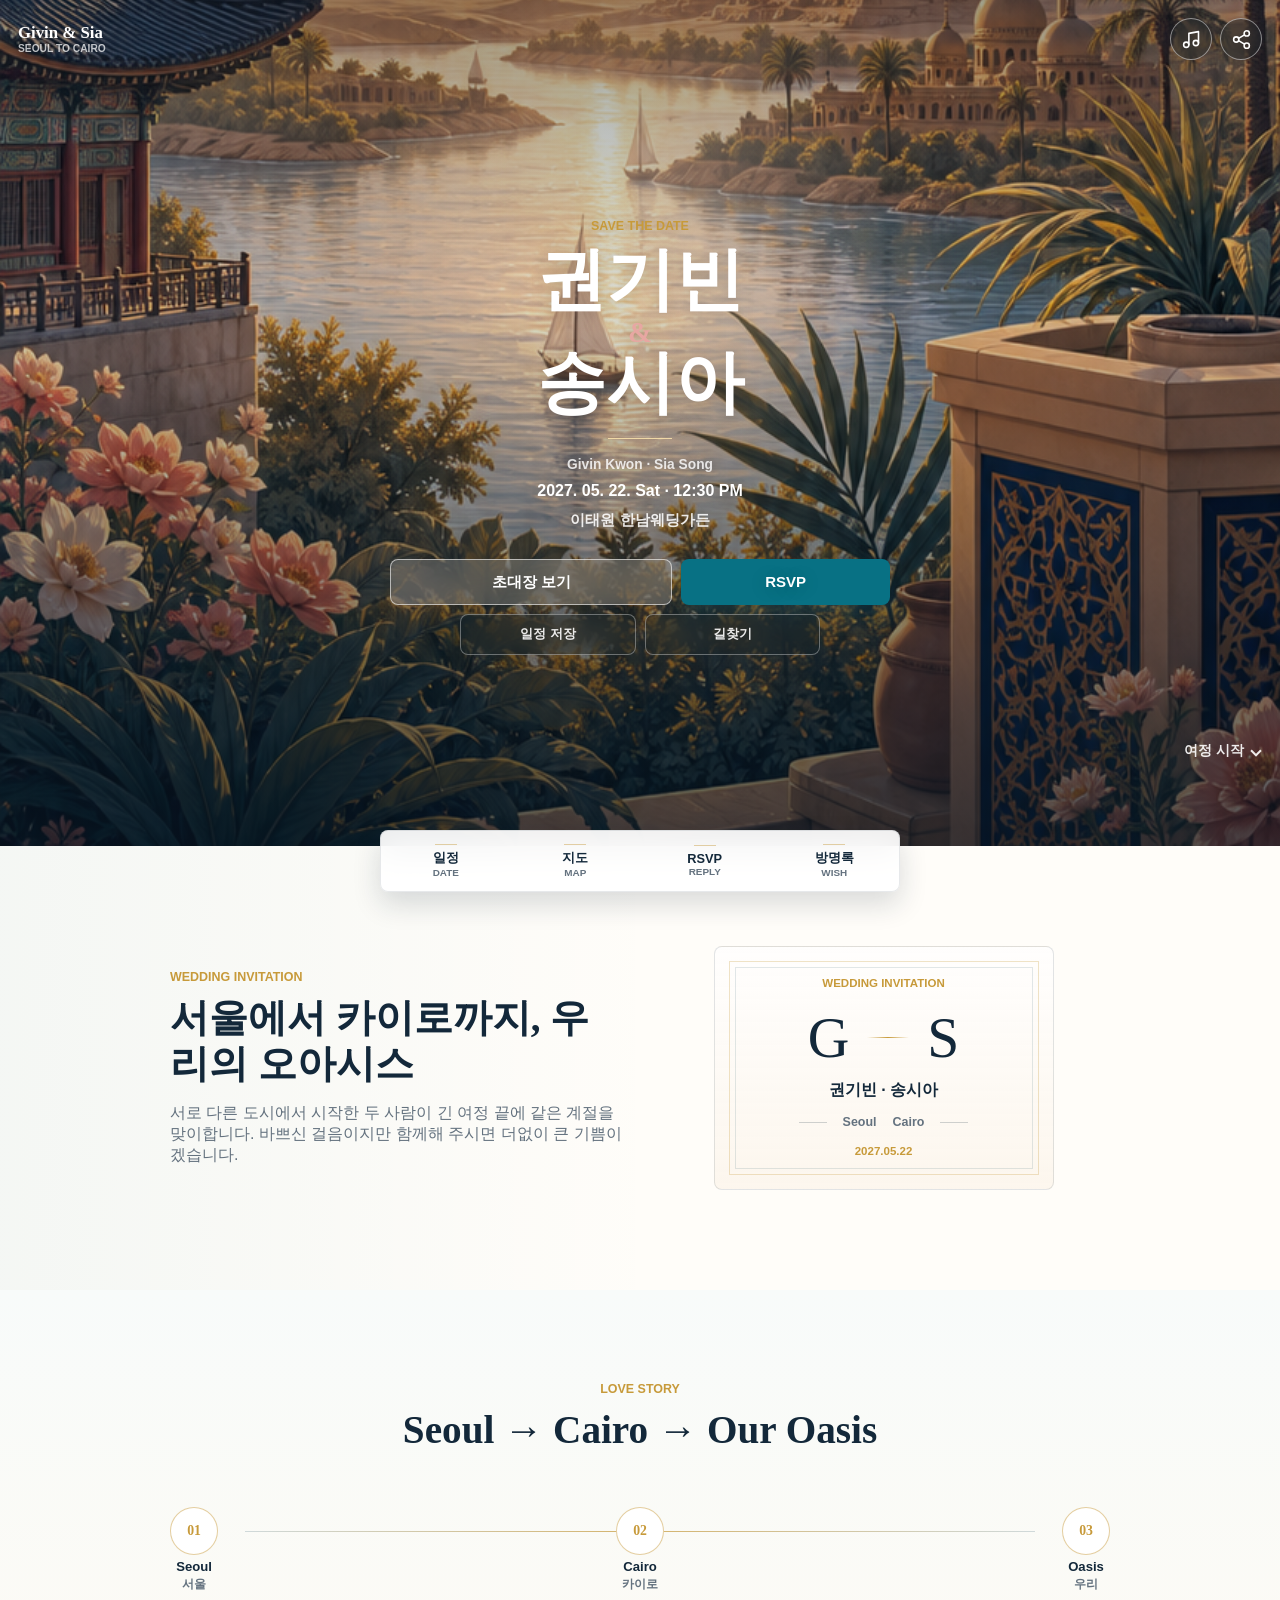
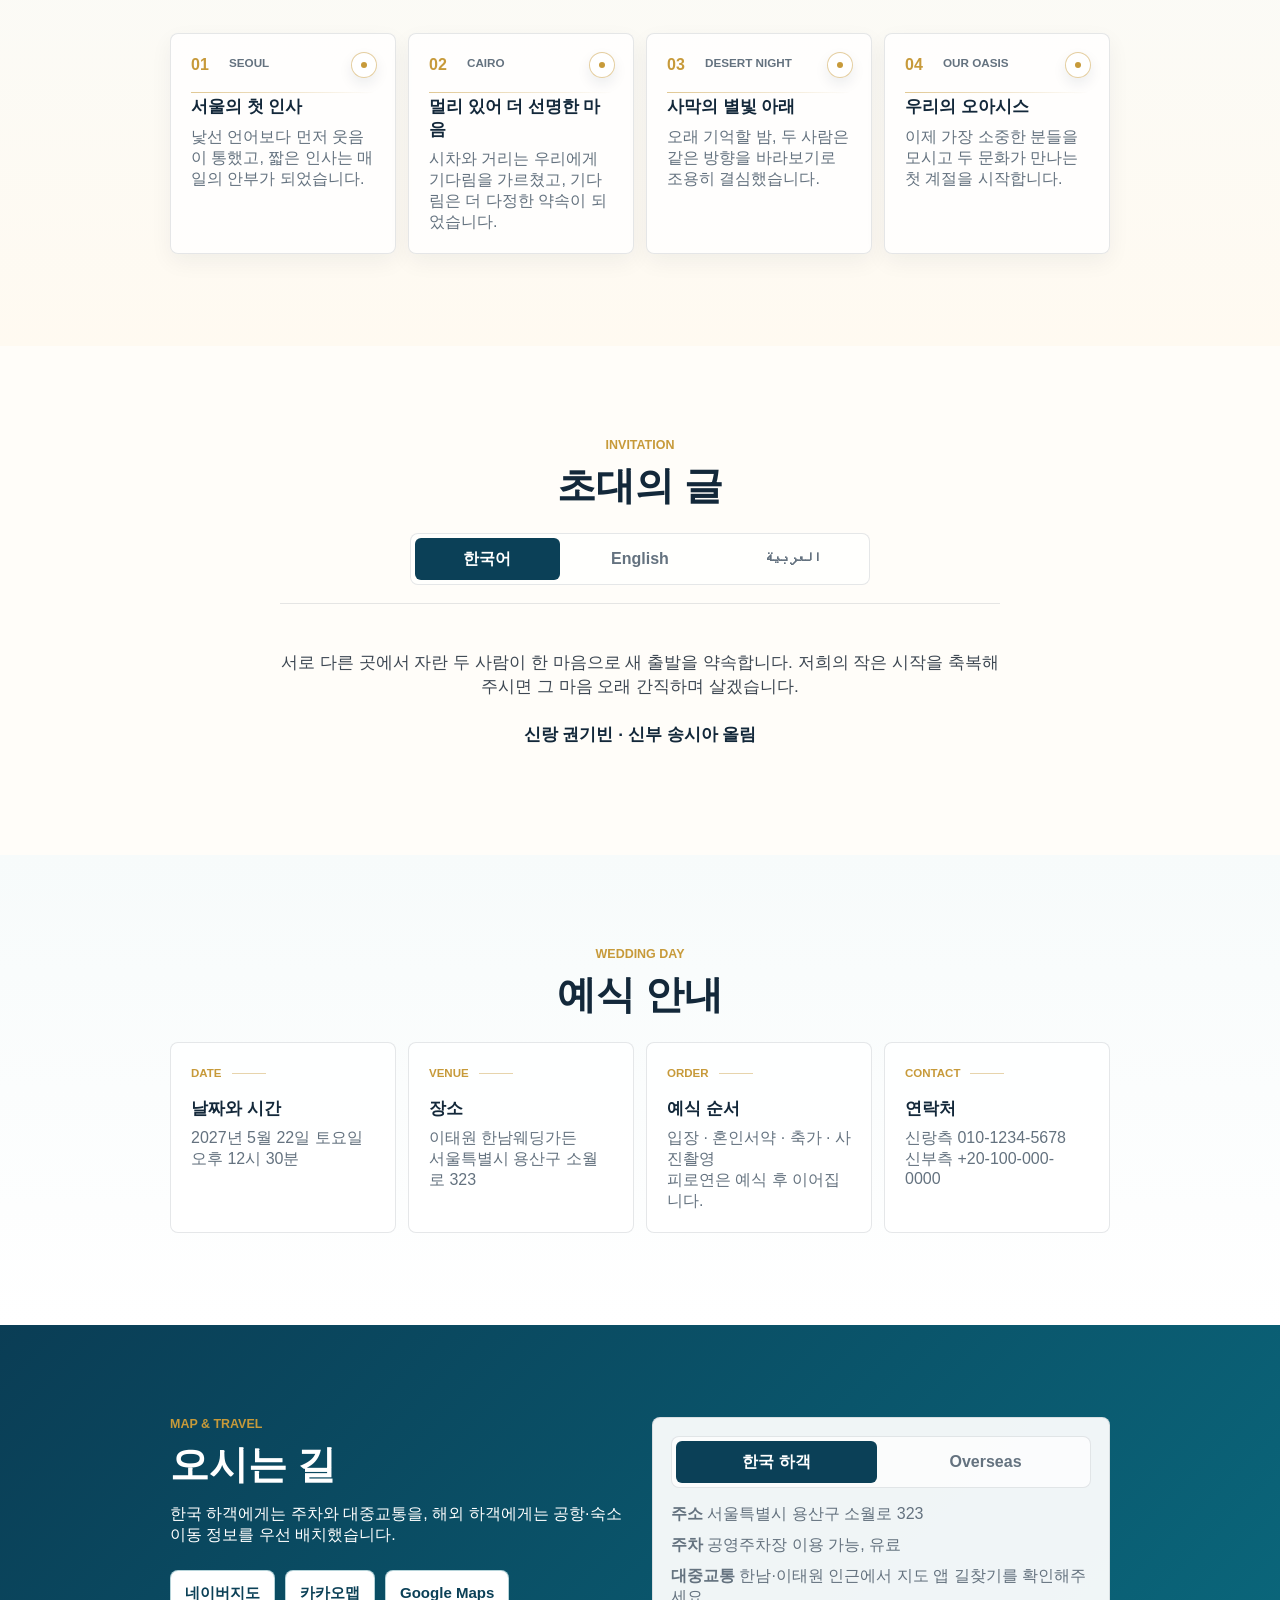
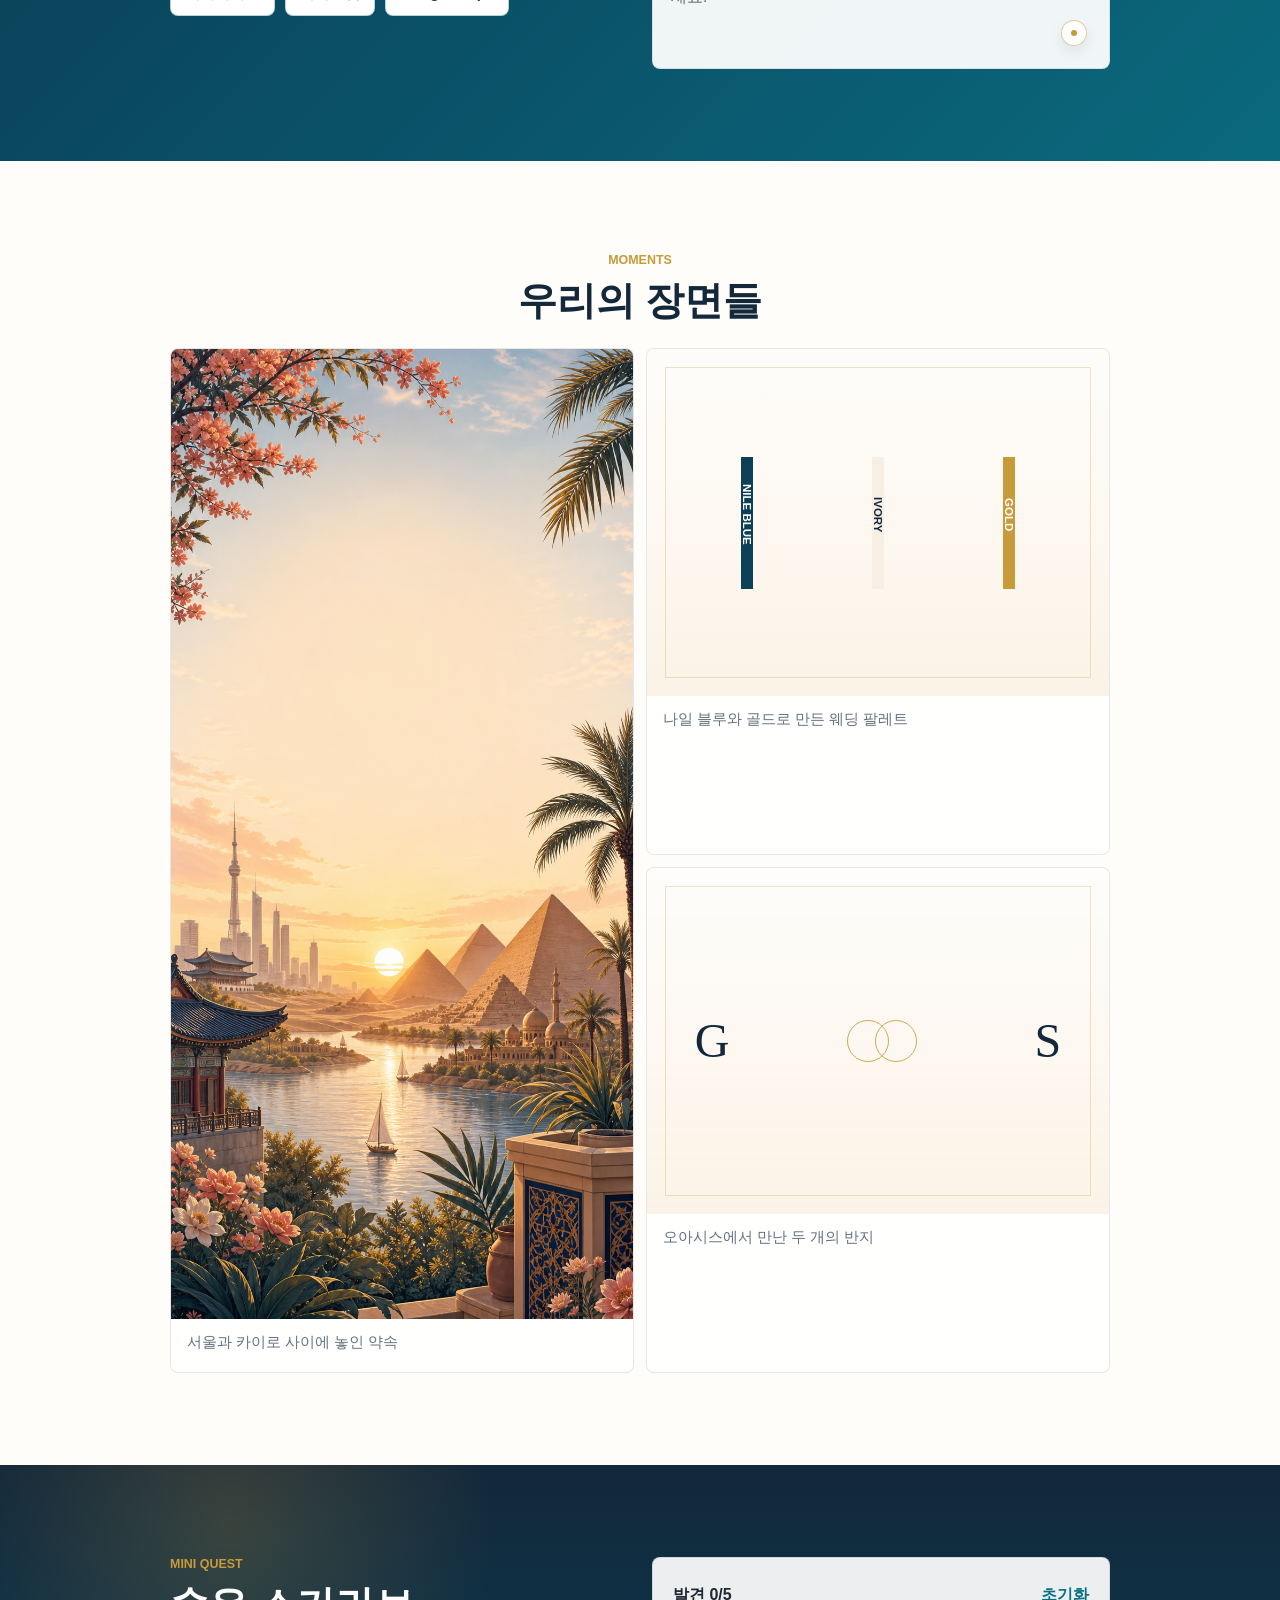
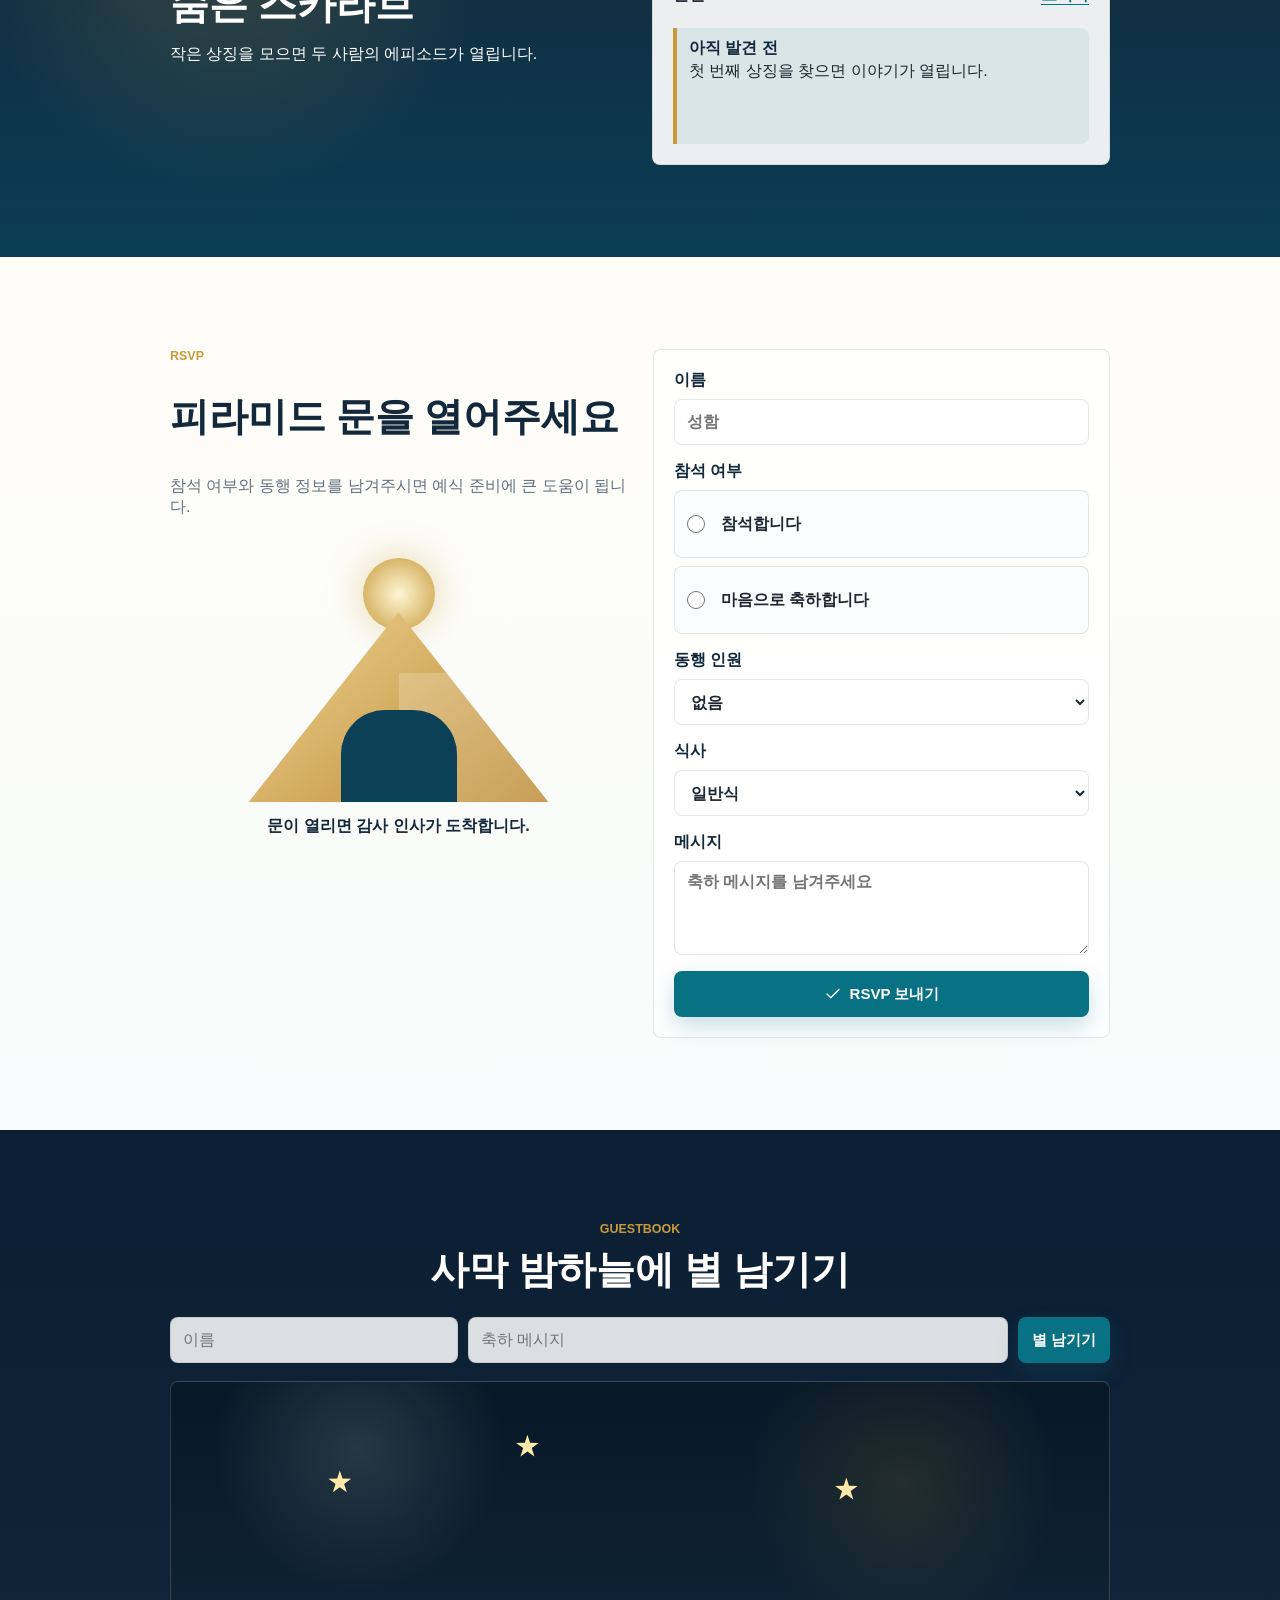
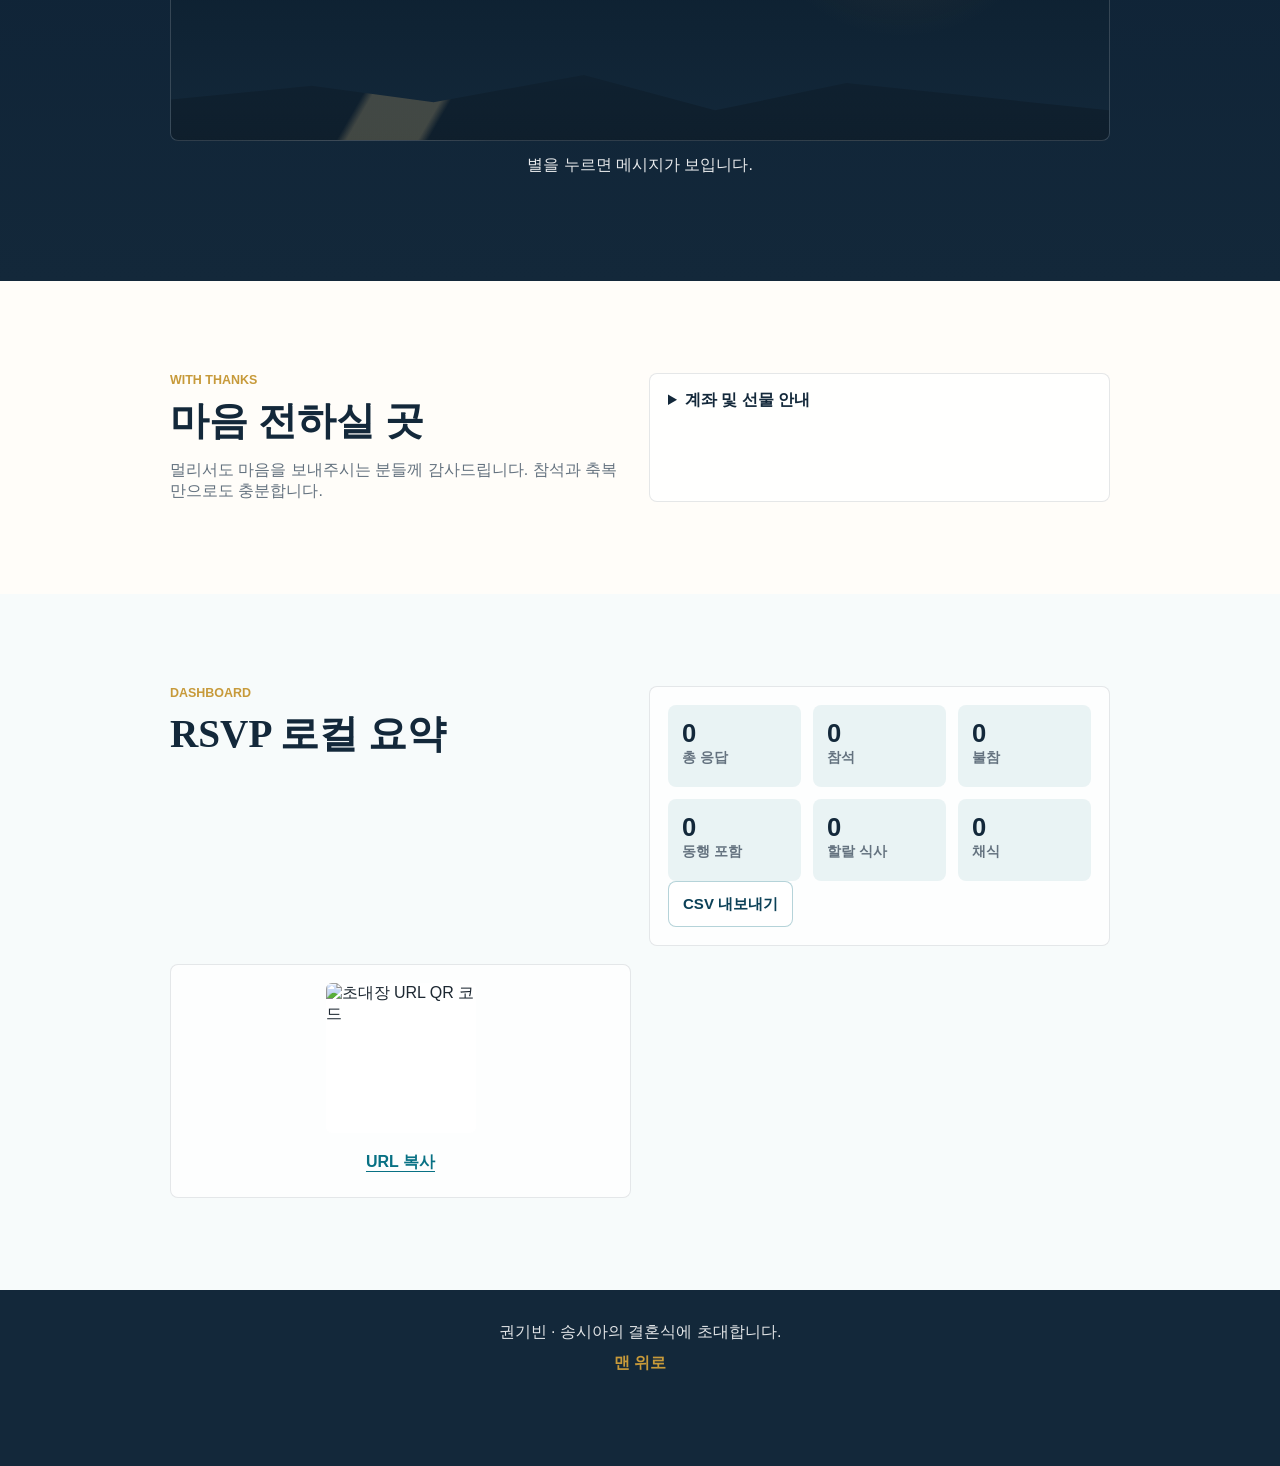
==== commit e6a9cb6d: "Update wedding venue" ====
--- a/index.html
+++ b/index.html
@@ -64,7 +64,7 @@
           <h1>권기빈 <span>&amp;</span> 송시아</h1>
           <p class="hero__subtitle">Givin Kwon · Sia Song</p>
           <p class="hero__date">2027. 05. 22. Sat · 12:30 PM</p>
-          <p class="hero__venue">서울 라움아트센터 그레이스홀</p>
+          <p class="hero__venue">이태원 한남웨딩가든</p>
           <div class="hero__actions" aria-label="주요 행동">
             <div class="hero__primary-actions">
               <a class="button button--light" href="#invitation">
@@ -237,7 +237,7 @@
               <article class="detail-card">
                 <span class="detail-card__label">Venue</span>
                 <h3>장소</h3>
-                <p>서울 라움아트센터 그레이스홀<br />서울 강남구 언주로 564</p>
+                <p>이태원 한남웨딩가든<br />서울특별시 용산구 소월로 323</p>
               </article>
               <article class="detail-card">
                 <span class="detail-card__label">Order</span>
@@ -266,13 +266,13 @@
                 우선 배치했습니다.
               </p>
               <div class="map-actions">
-                <a class="button button--outline" href="https://map.naver.com/p/search/%EC%84%9C%EC%9A%B8%20%EB%9D%BC%EC%9B%80%EC%95%84%ED%8A%B8%EC%84%BC%ED%84%B0" target="_blank" rel="noreferrer">
+                <a class="button button--outline" href="https://map.naver.com/p/search/%EB%82%A8%EC%82%B0%20%ED%95%9C%EB%82%A8%20%EC%9B%A8%EB%94%A9%EA%B0%80%EB%93%A0" target="_blank" rel="noreferrer">
                   네이버지도
                 </a>
-                <a class="button button--outline" href="https://map.kakao.com/link/search/%EC%84%9C%EC%9A%B8%20%EB%9D%BC%EC%9B%80%EC%95%84%ED%8A%B8%EC%84%BC%ED%84%B0" target="_blank" rel="noreferrer">
+                <a class="button button--outline" href="https://map.kakao.com/link/search/%EB%82%A8%EC%82%B0%20%ED%95%9C%EB%82%A8%20%EC%9B%A8%EB%94%A9%EA%B0%80%EB%93%A0" target="_blank" rel="noreferrer">
                   카카오맵
                 </a>
-                <a class="button button--outline" href="https://www.google.com/maps/search/?api=1&query=Raum+Art+Center+Seoul" target="_blank" rel="noreferrer">
+                <a class="button button--outline" href="https://www.google.com/maps/search/?api=1&query=%EB%82%A8%EC%82%B0%20%ED%95%9C%EB%82%A8%20%EC%9B%A8%EB%94%A9%EA%B0%80%EB%93%A0%20%EC%84%9C%EC%9A%B8%ED%8A%B9%EB%B3%84%EC%8B%9C%20%EC%9A%A9%EC%82%B0%EA%B5%AC%20%EC%86%8C%EC%9B%94%EB%A1%9C%20323" target="_blank" rel="noreferrer">
                   Google Maps
                 </a>
               </div>
@@ -287,13 +287,13 @@
                 </button>
               </div>
               <div class="guide-panel is-active" data-guide-panel="kr">
-                <p><strong>주차</strong> 예식장 지하 주차장 2시간 무료</p>
-                <p><strong>지하철</strong> 수인분당선 선정릉역 4번 출구 도보 7분</p>
-                <p><strong>버스</strong> 차병원사거리 정류장 하차</p>
+                <p><strong>주소</strong> 서울특별시 용산구 소월로 323</p>
+                <p><strong>주차</strong> 공영주차장 이용 가능, 유료</p>
+                <p><strong>대중교통</strong> 한남·이태원 인근에서 지도 앱 길찾기를 확인해주세요.</p>
               </div>
               <div class="guide-panel" data-guide-panel="global">
-                <p><strong>Airport</strong> Incheon Airport to Gangnam by AREX + subway or airport limousine.</p>
-                <p><strong>Stay</strong> Recommended area: Gangnam, COEX, Seolleung.</p>
+                <p><strong>Airport</strong> Incheon Airport to Yongsan or Itaewon by airport limousine, taxi, or subway.</p>
+                <p><strong>Stay</strong> Recommended area: Itaewon, Hannam, Yongsan, Myeongdong.</p>
                 <p><strong>FAQ</strong> English help desk will be available on the wedding day.</p>
               </div>
               <button class="scarab-token scarab-token--travel" type="button" data-episode="travel" aria-label="여행 이야기 열기"></button>
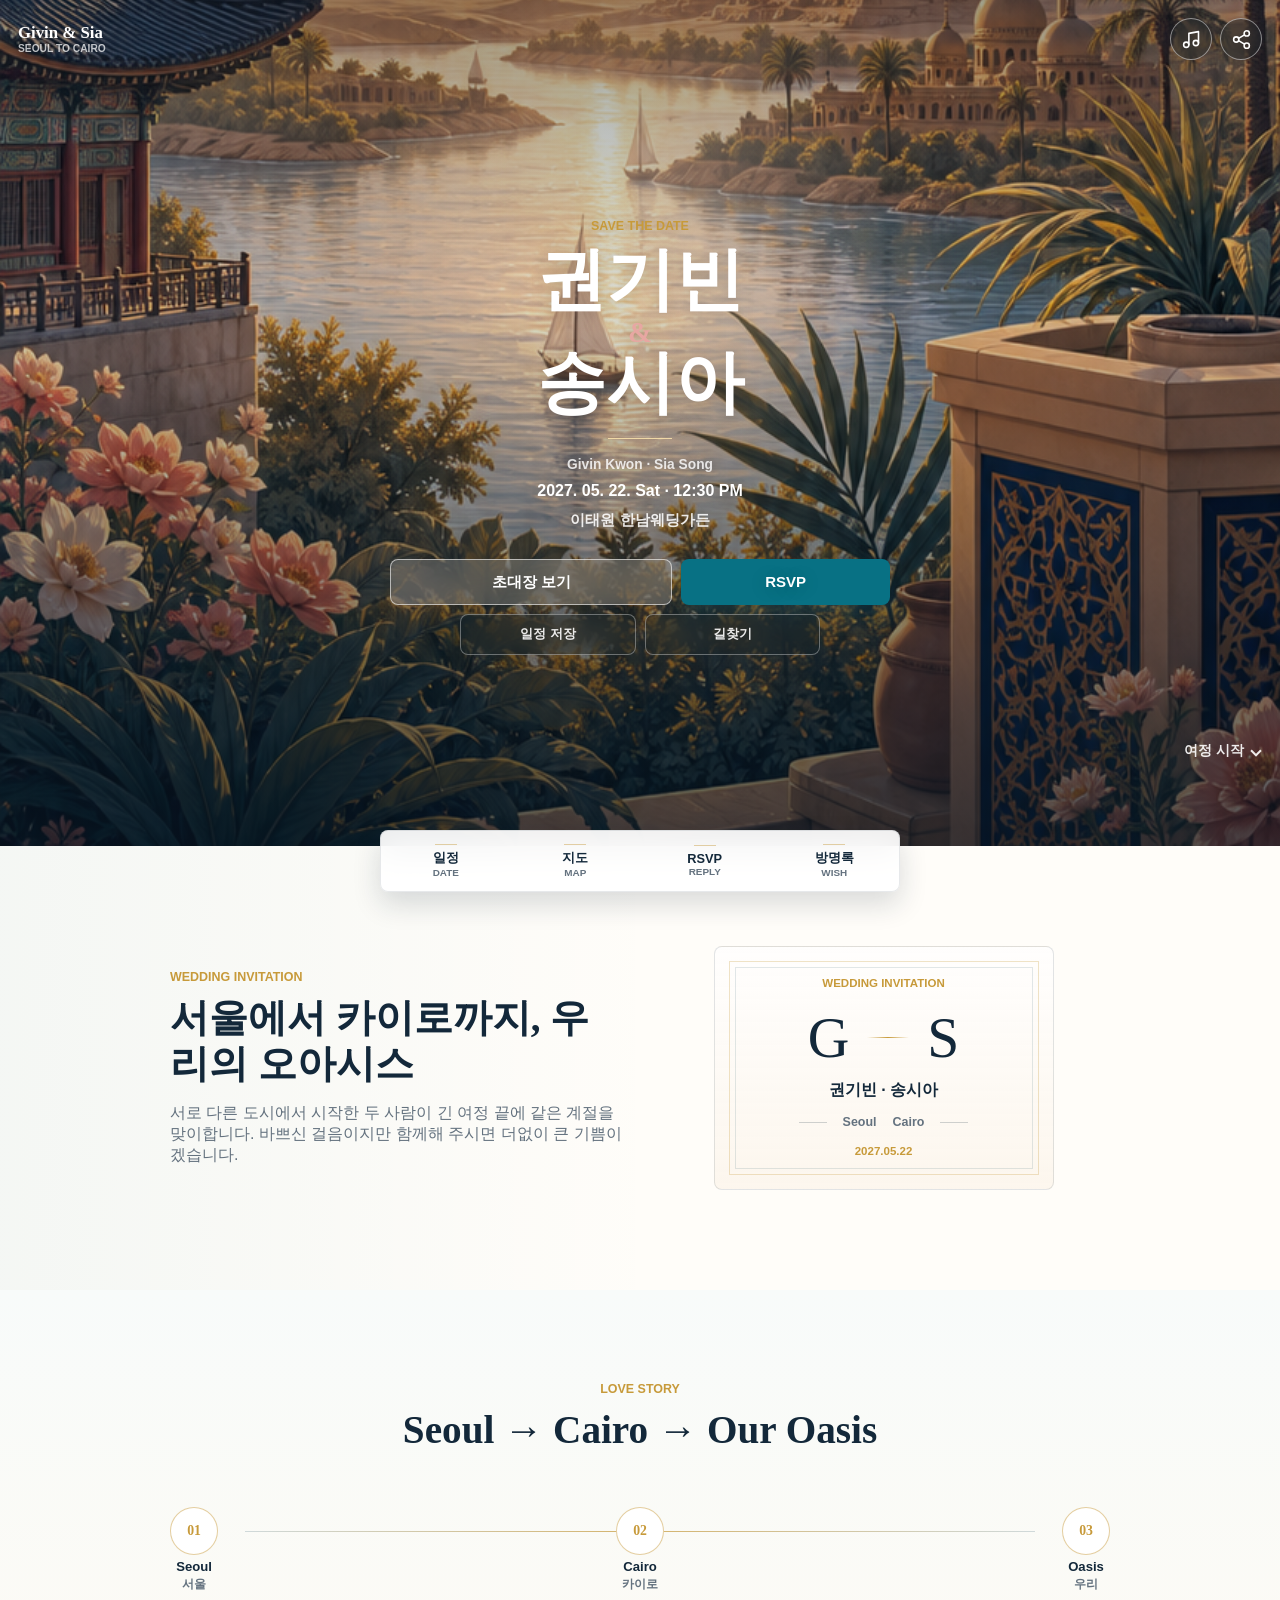
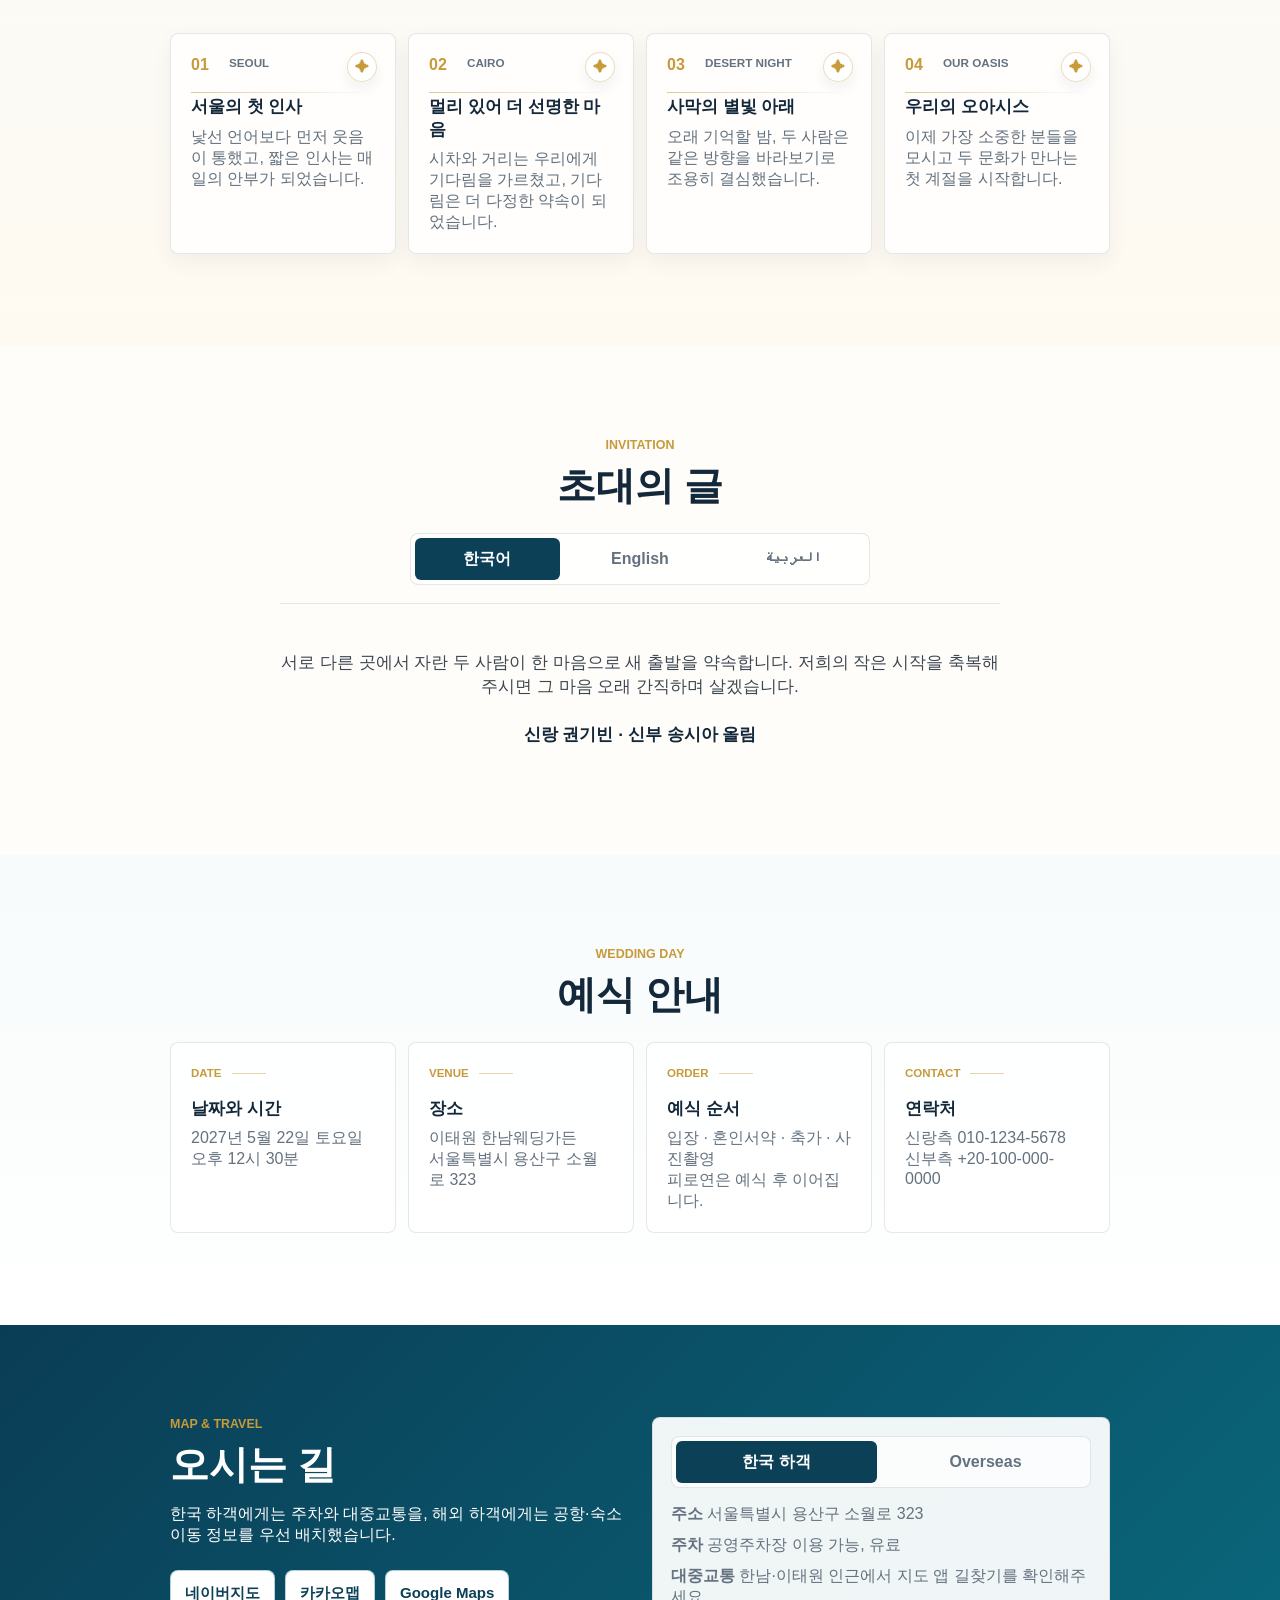
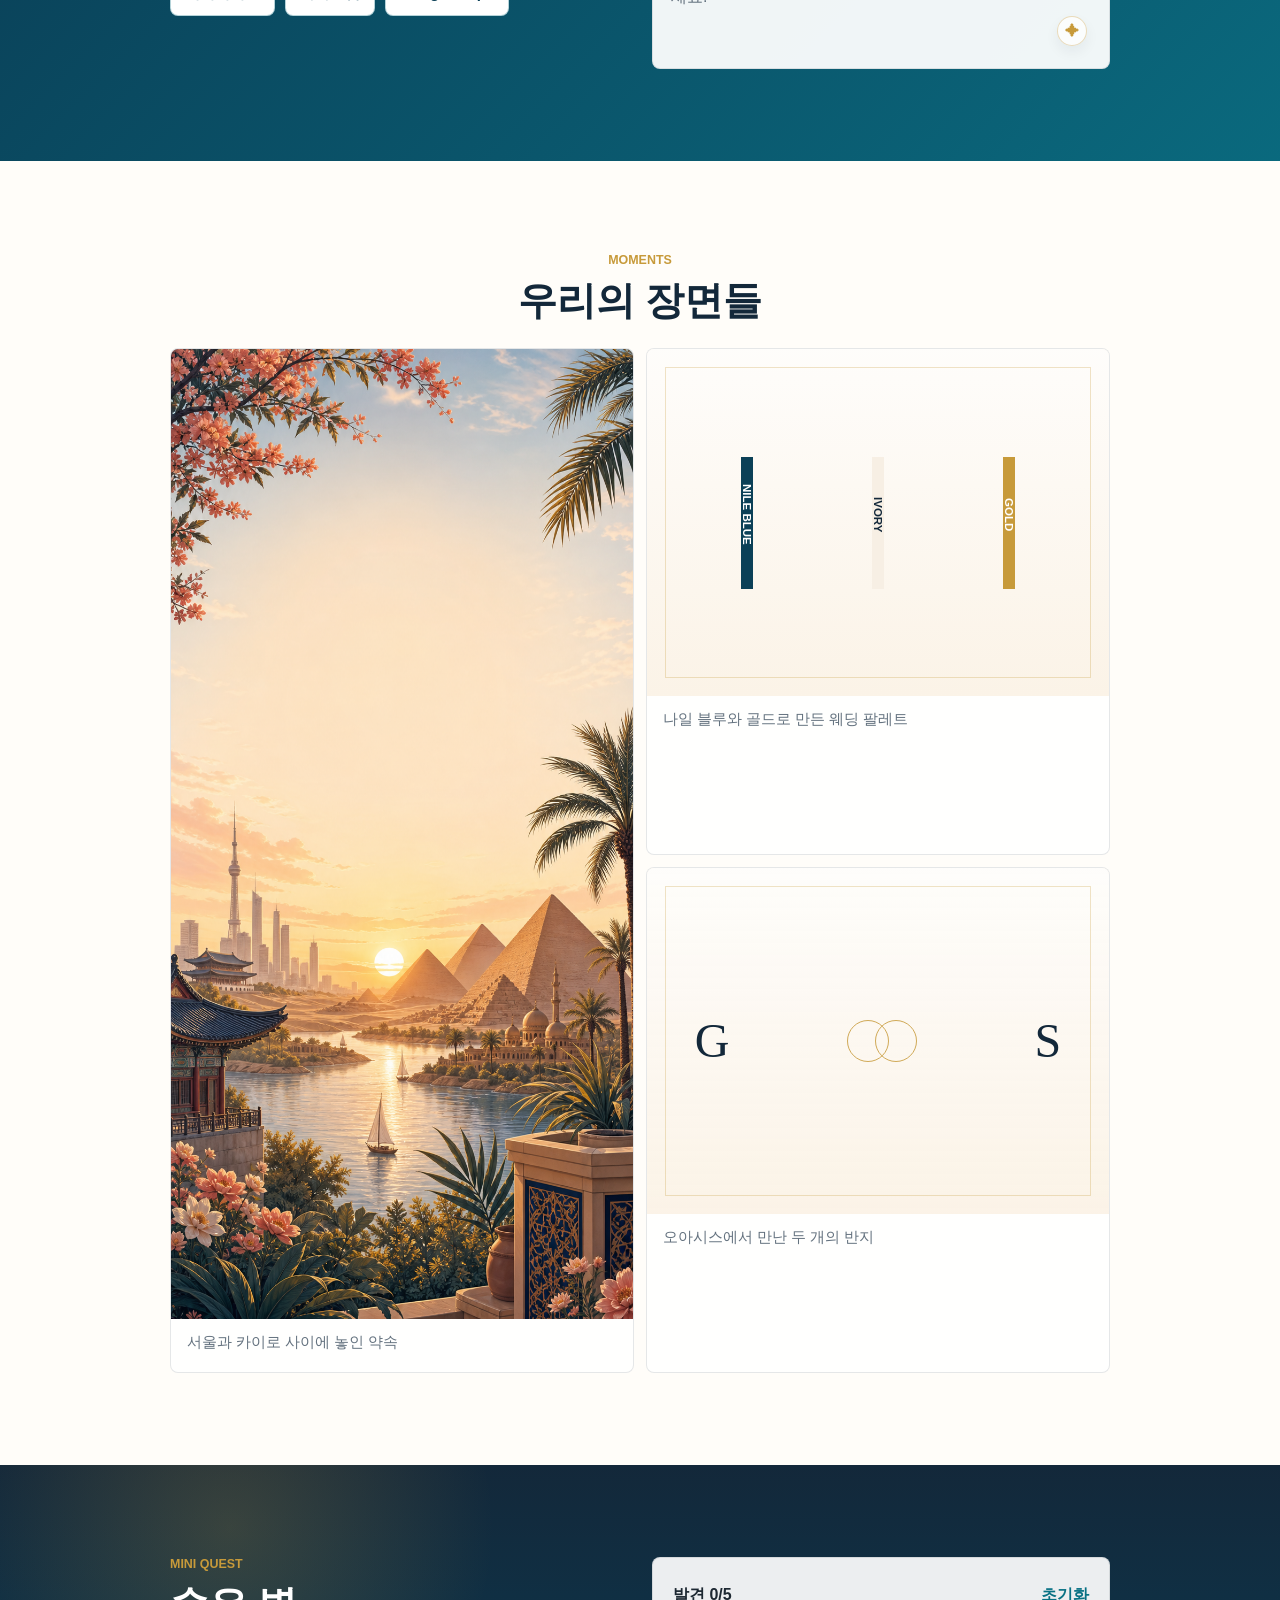
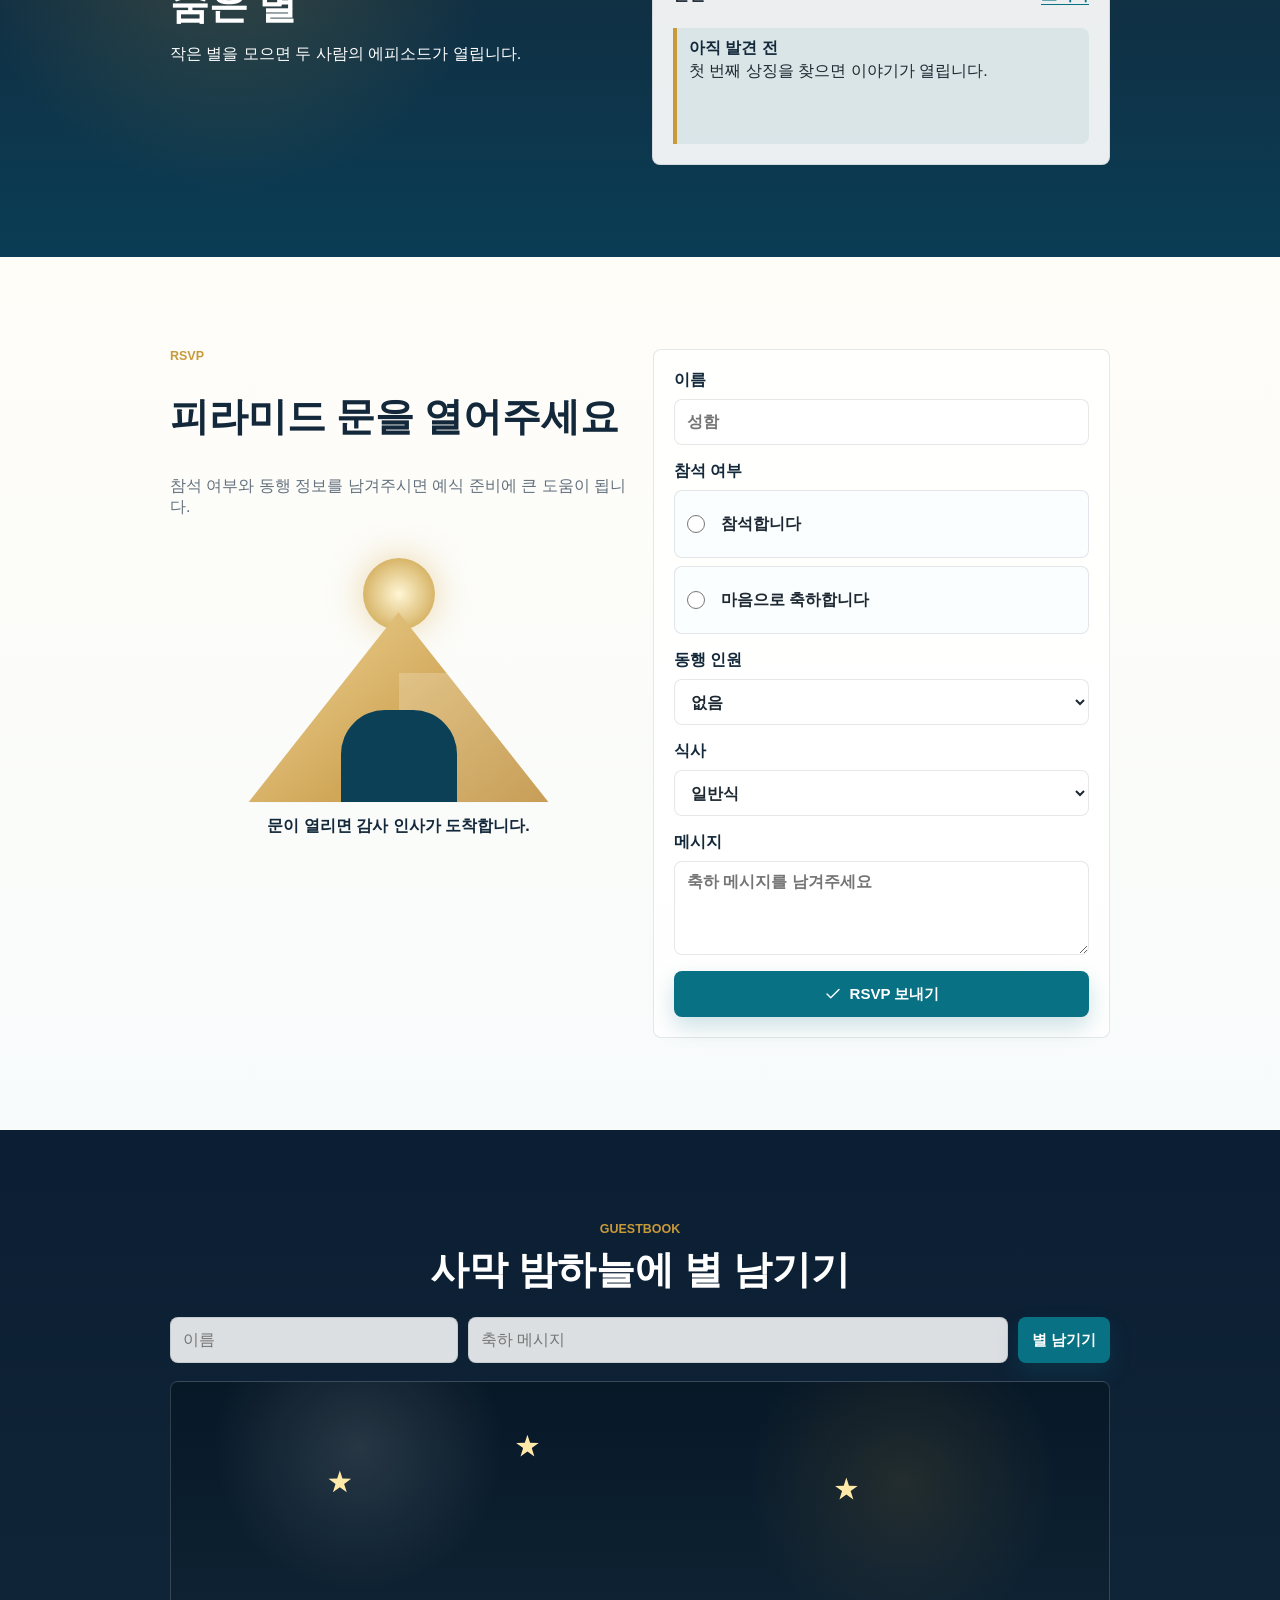
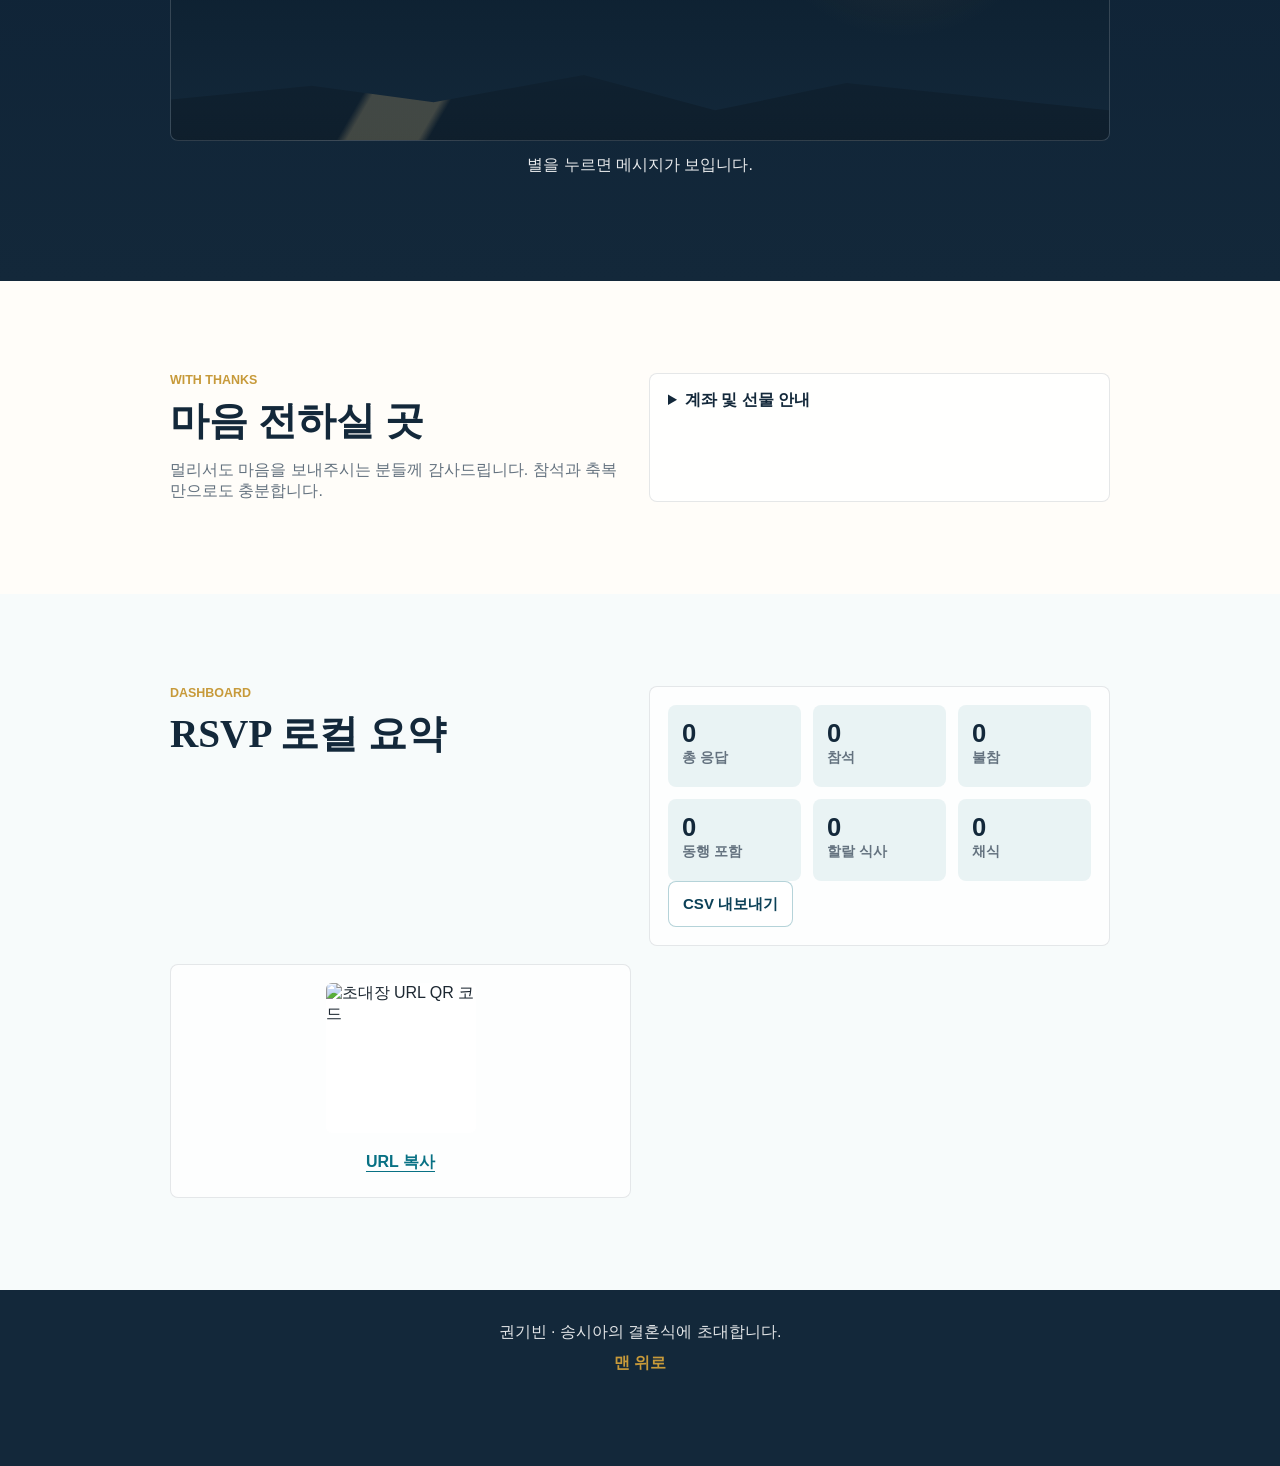
==== commit 57838a6b: "Replace bug-like quest icon" ====
--- a/index.html
+++ b/index.html
@@ -144,28 +144,28 @@
             </div>
             <div class="story-grid">
               <article class="story-card">
-                <button class="scarab-token" type="button" data-episode="seoul" aria-label="서울 이야기 열기"></button>
+                <button class="scarab-token" type="button" data-episode="seoul" aria-label="서울 이야기 별 열기"></button>
                 <span class="story-card__num">01</span>
                 <span class="story-card__place">Seoul</span>
                 <h3>서울의 첫 인사</h3>
                 <p>낯선 언어보다 먼저 웃음이 통했고, 짧은 인사는 매일의 안부가 되었습니다.</p>
               </article>
               <article class="story-card">
-                <button class="scarab-token" type="button" data-episode="cairo" aria-label="카이로 이야기 열기"></button>
+                <button class="scarab-token" type="button" data-episode="cairo" aria-label="카이로 이야기 별 열기"></button>
                 <span class="story-card__num">02</span>
                 <span class="story-card__place">Cairo</span>
                 <h3>멀리 있어 더 선명한 마음</h3>
                 <p>시차와 거리는 우리에게 기다림을 가르쳤고, 기다림은 더 다정한 약속이 되었습니다.</p>
               </article>
               <article class="story-card">
-                <button class="scarab-token" type="button" data-episode="proposal" aria-label="프로포즈 이야기 열기"></button>
+                <button class="scarab-token" type="button" data-episode="proposal" aria-label="프로포즈 이야기 별 열기"></button>
                 <span class="story-card__num">03</span>
                 <span class="story-card__place">Desert Night</span>
                 <h3>사막의 별빛 아래</h3>
                 <p>오래 기억할 밤, 두 사람은 같은 방향을 바라보기로 조용히 결심했습니다.</p>
               </article>
               <article class="story-card">
-                <button class="scarab-token" type="button" data-episode="wedding" aria-label="결혼식 이야기 열기"></button>
+                <button class="scarab-token" type="button" data-episode="wedding" aria-label="결혼식 이야기 별 열기"></button>
                 <span class="story-card__num">04</span>
                 <span class="story-card__place">Our Oasis</span>
                 <h3>우리의 오아시스</h3>
@@ -296,7 +296,7 @@
                 <p><strong>Stay</strong> Recommended area: Itaewon, Hannam, Yongsan, Myeongdong.</p>
                 <p><strong>FAQ</strong> English help desk will be available on the wedding day.</p>
               </div>
-              <button class="scarab-token scarab-token--travel" type="button" data-episode="travel" aria-label="여행 이야기 열기"></button>
+              <button class="scarab-token scarab-token--travel" type="button" data-episode="travel" aria-label="여행 이야기 별 열기"></button>
             </div>
           </div>
         </section>
@@ -336,9 +336,9 @@
           <div class="section__inner quest-layout">
             <div>
               <p class="section-kicker">Mini Quest</p>
-              <h2>숨은 스카라브</h2>
+              <h2>숨은 별</h2>
               <p class="lead">
-                작은 상징을 모으면 두 사람의 에피소드가 열립니다.
+                작은 별을 모으면 두 사람의 에피소드가 열립니다.
               </p>
             </div>
             <div class="quest-panel">
--- a/styles.css
+++ b/styles.css
@@ -666,24 +666,22 @@
   position: absolute;
   right: 18px;
   top: 18px;
-  width: 26px;
-  height: 26px;
-  border: 1px solid rgba(199, 154, 58, 0.48);
+  display: grid;
+  place-items: center;
+  width: 30px;
+  height: 30px;
+  border: 1px solid rgba(199, 154, 58, 0.34);
   border-radius: 50%;
-  background: rgba(255, 255, 255, 0.82);
-  box-shadow: 0 6px 14px rgba(19, 40, 58, 0.08);
+  background: rgba(255, 255, 255, 0.72);
+  color: var(--gold);
+  box-shadow: 0 6px 14px rgba(19, 40, 58, 0.06);
 }
 
 .scarab-token::before {
-  position: absolute;
-  left: 50%;
-  top: 50%;
-  width: 6px;
-  height: 6px;
-  border-radius: 50%;
-  background: var(--gold);
-  content: "";
-  transform: translate(-50%, -50%);
+  content: "✦";
+  font-family: Georgia, "Times New Roman", serif;
+  font-size: 0.92rem;
+  line-height: 1;
 }
 
 .scarab-token::after {
@@ -691,12 +689,13 @@
 }
 
 .scarab-token.is-found {
-  border-color: rgba(10, 64, 87, 0.22);
+  border-color: rgba(199, 154, 58, 0.72);
   background: var(--gold);
+  color: var(--white);
 }
 
 .scarab-token.is-found::before {
-  background: var(--white);
+  content: "✦";
 }
 
 .scarab-token--travel {
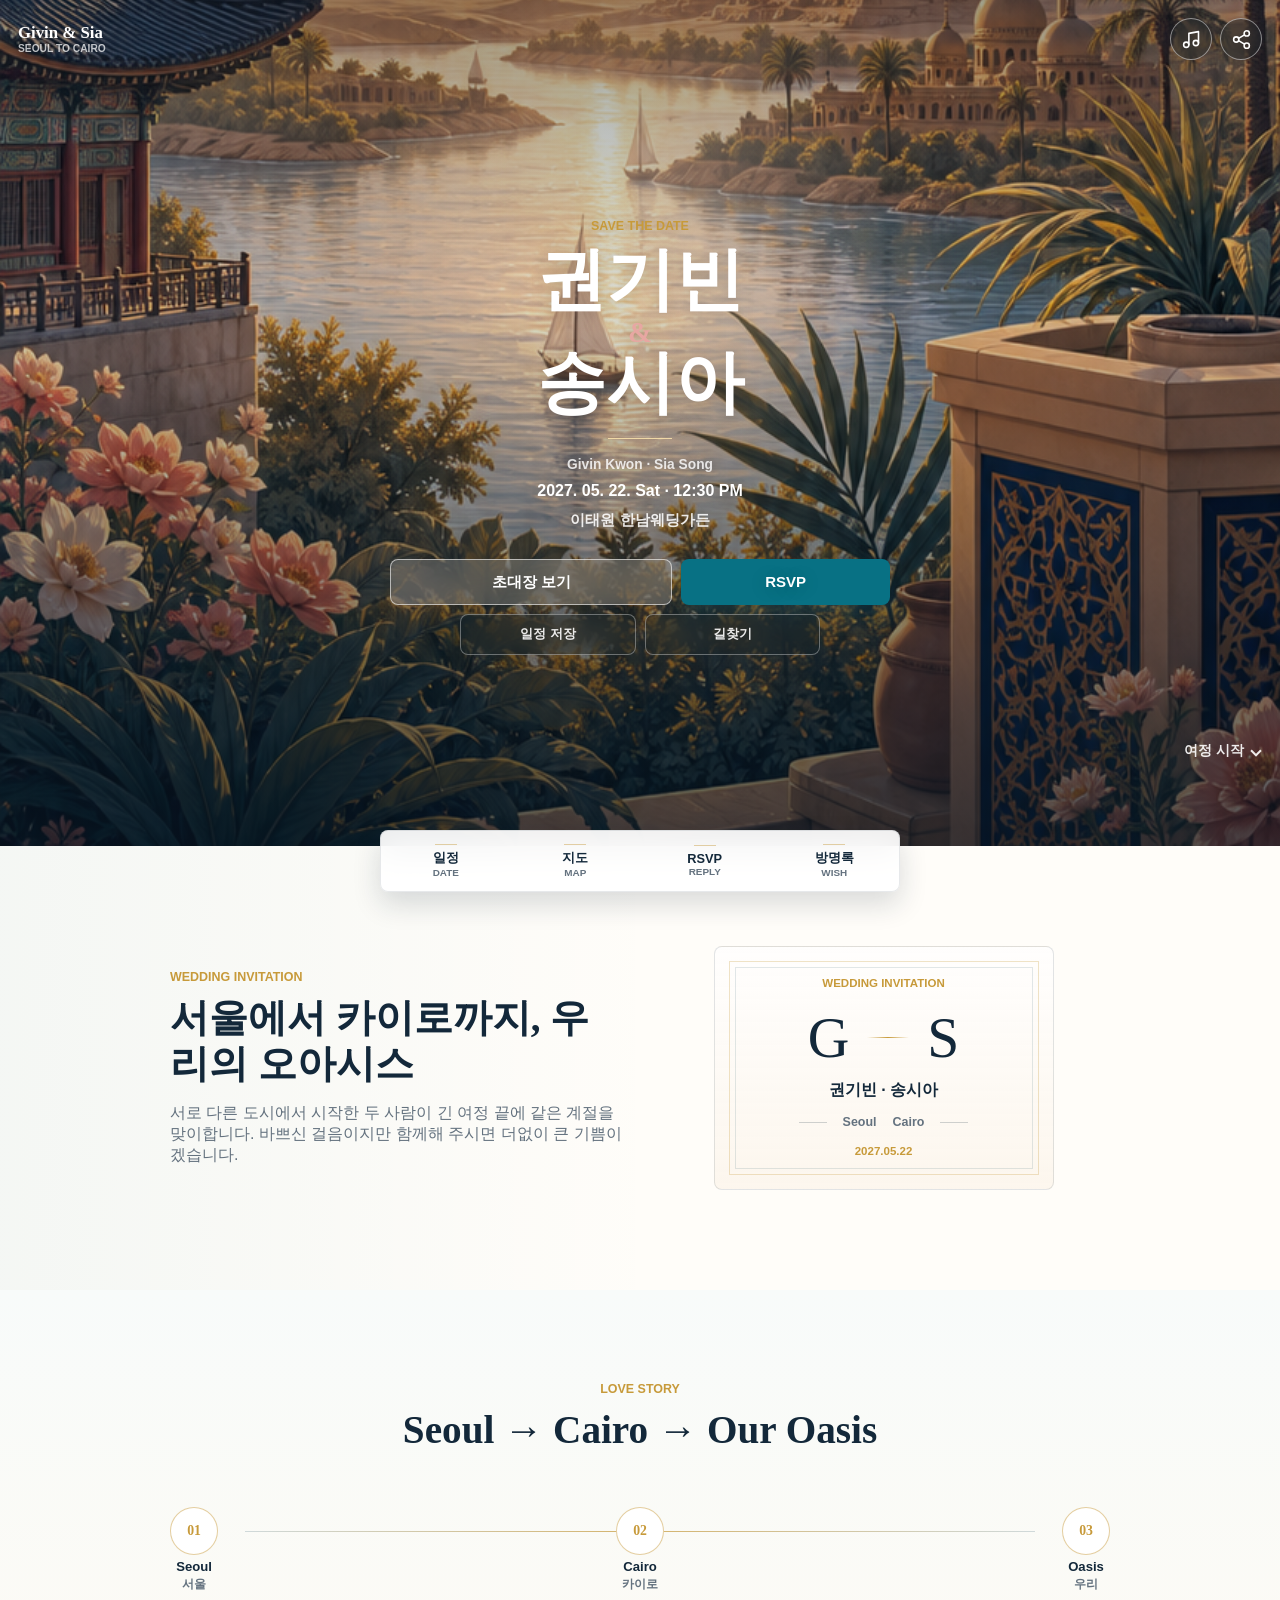
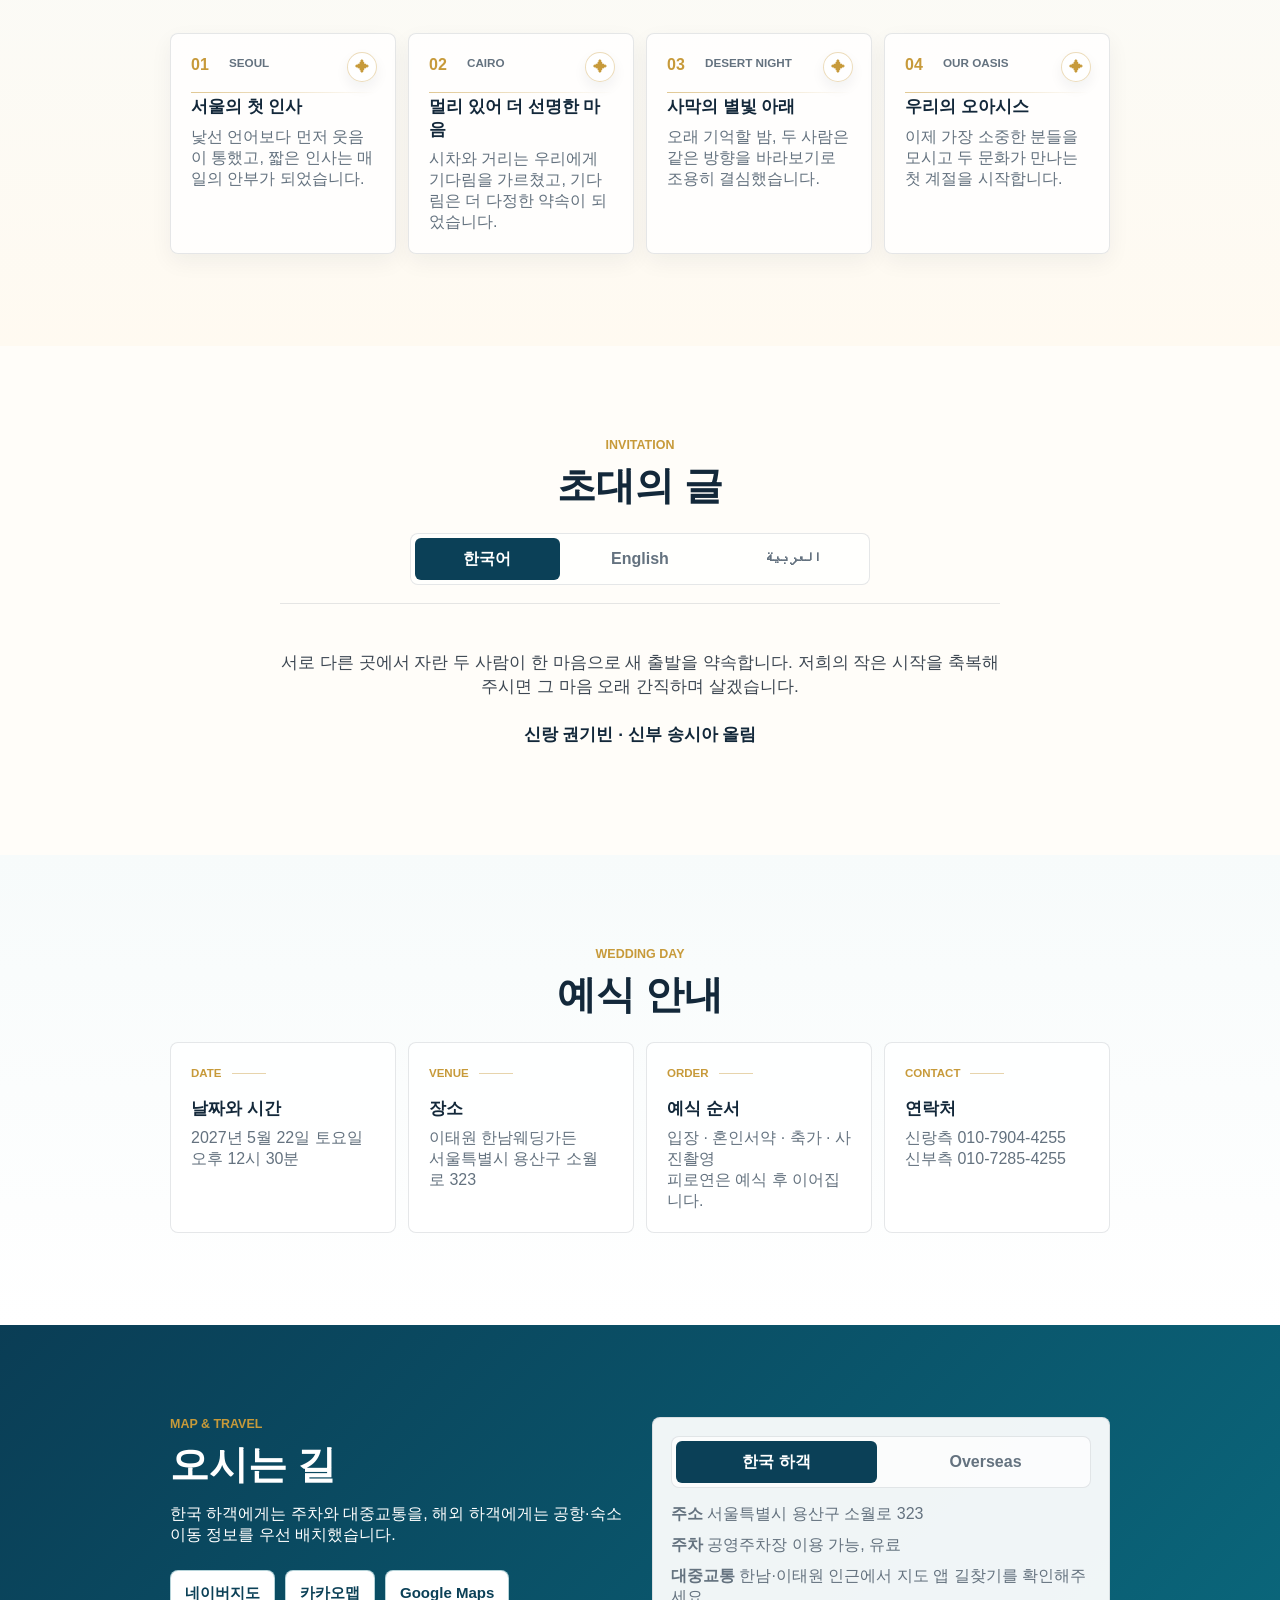
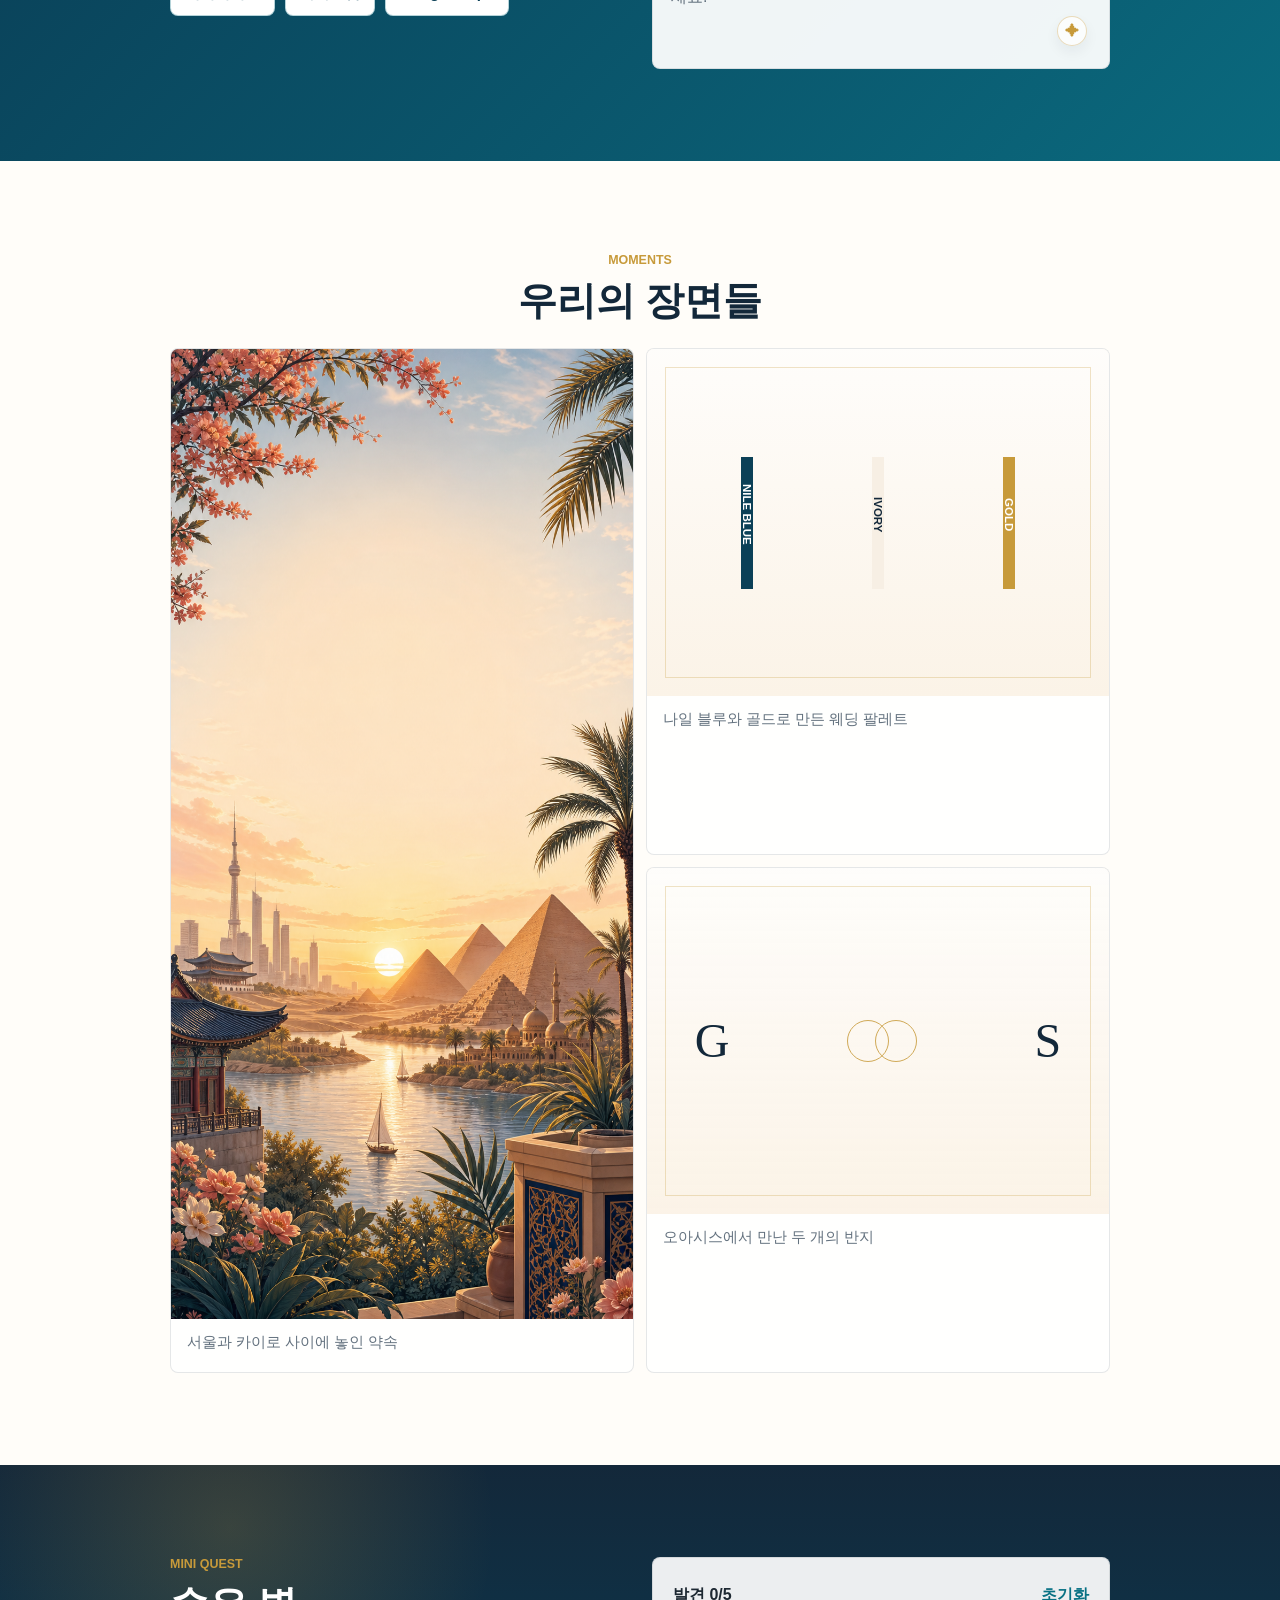
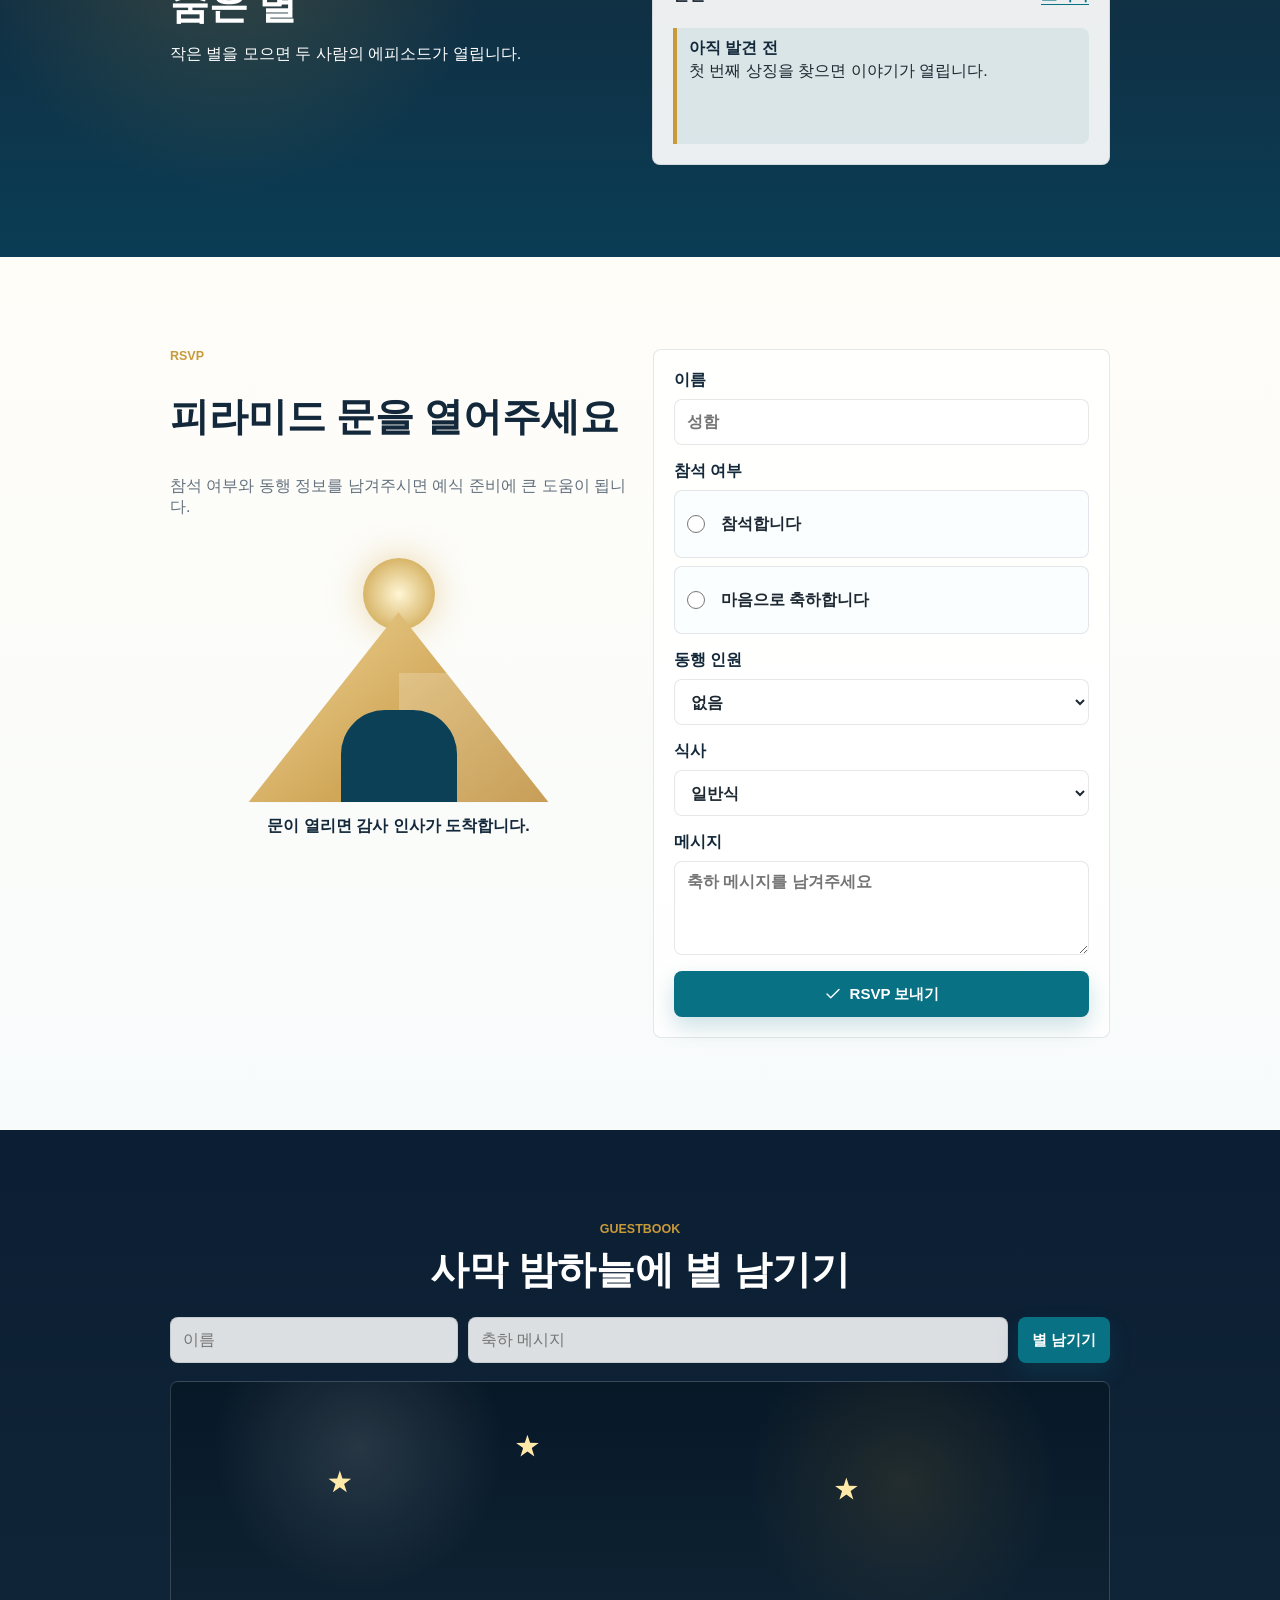
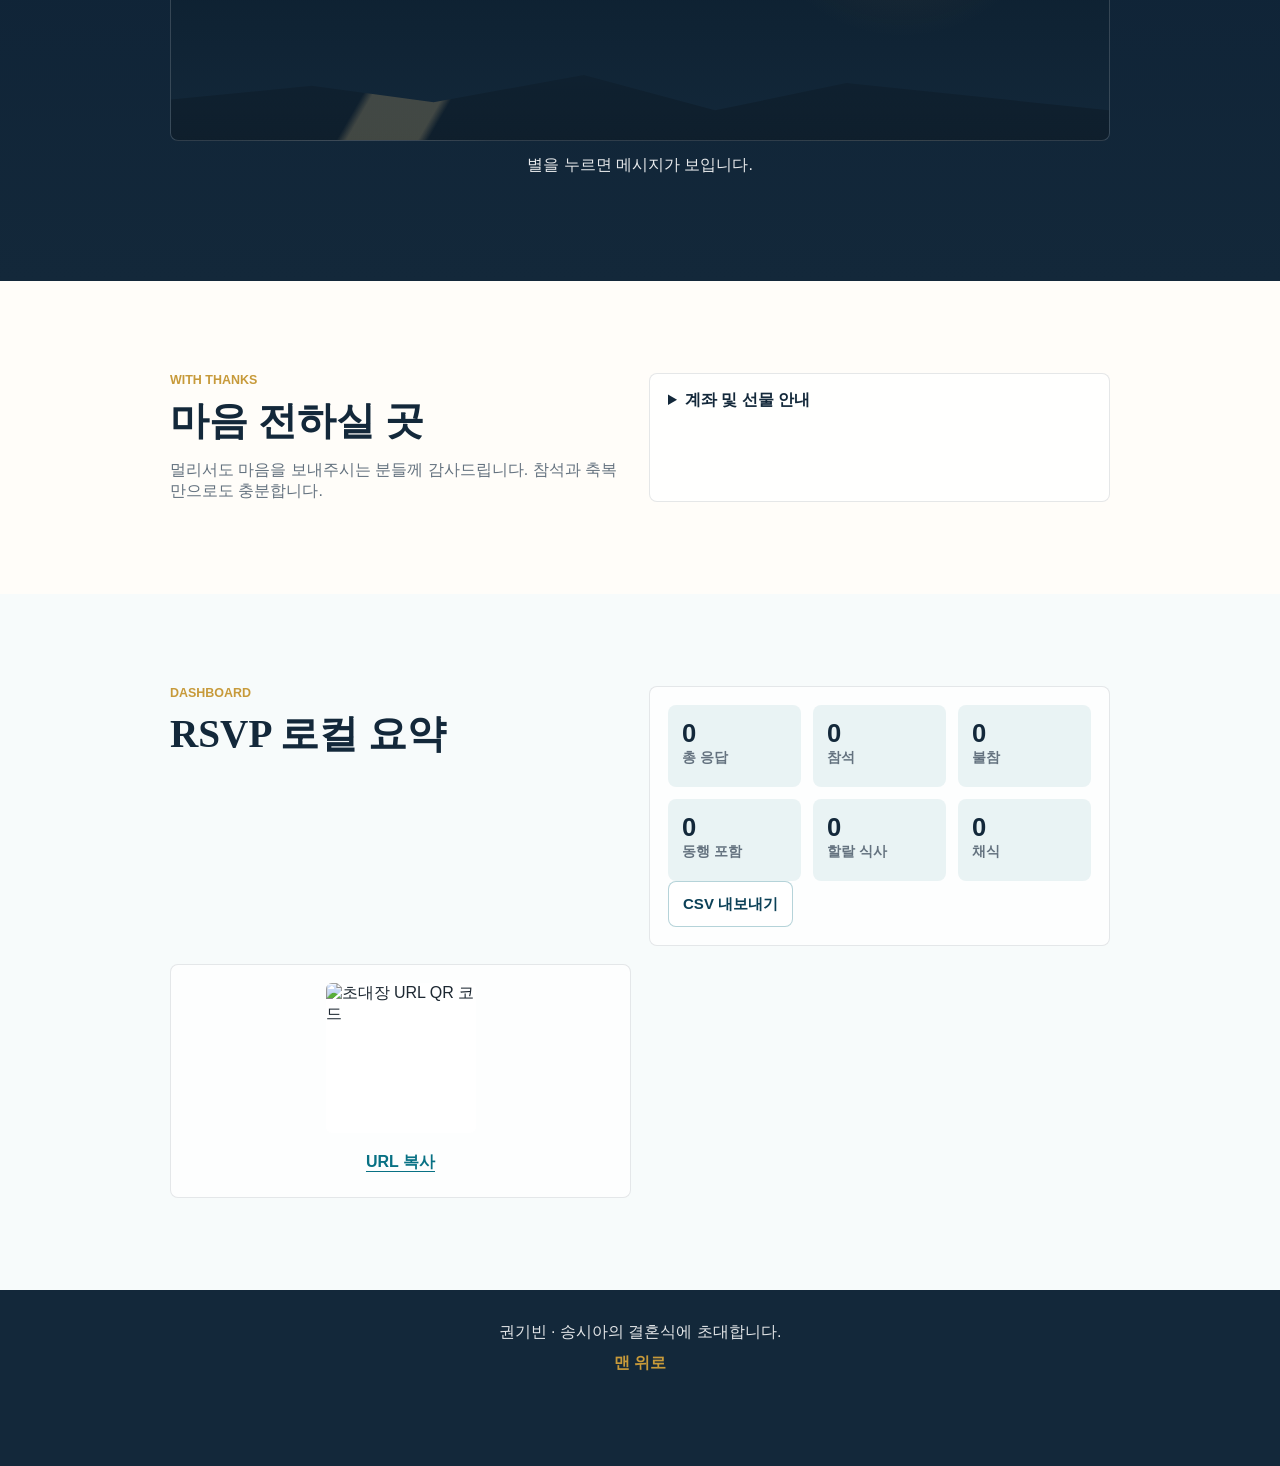
==== commit 2974dce3: "Update contact phone numbers" ====
--- a/index.html
+++ b/index.html
@@ -248,8 +248,8 @@
                 <span class="detail-card__label">Contact</span>
                 <h3>연락처</h3>
                 <p>
-                  신랑측 010-1234-5678<br />
-                  신부측 +20-100-000-0000
+                  신랑측 <a href="tel:01079044255">010-7904-4255</a><br />
+                  신부측 <a href="tel:01072854255">010-7285-4255</a>
                 </p>
               </article>
             </div>
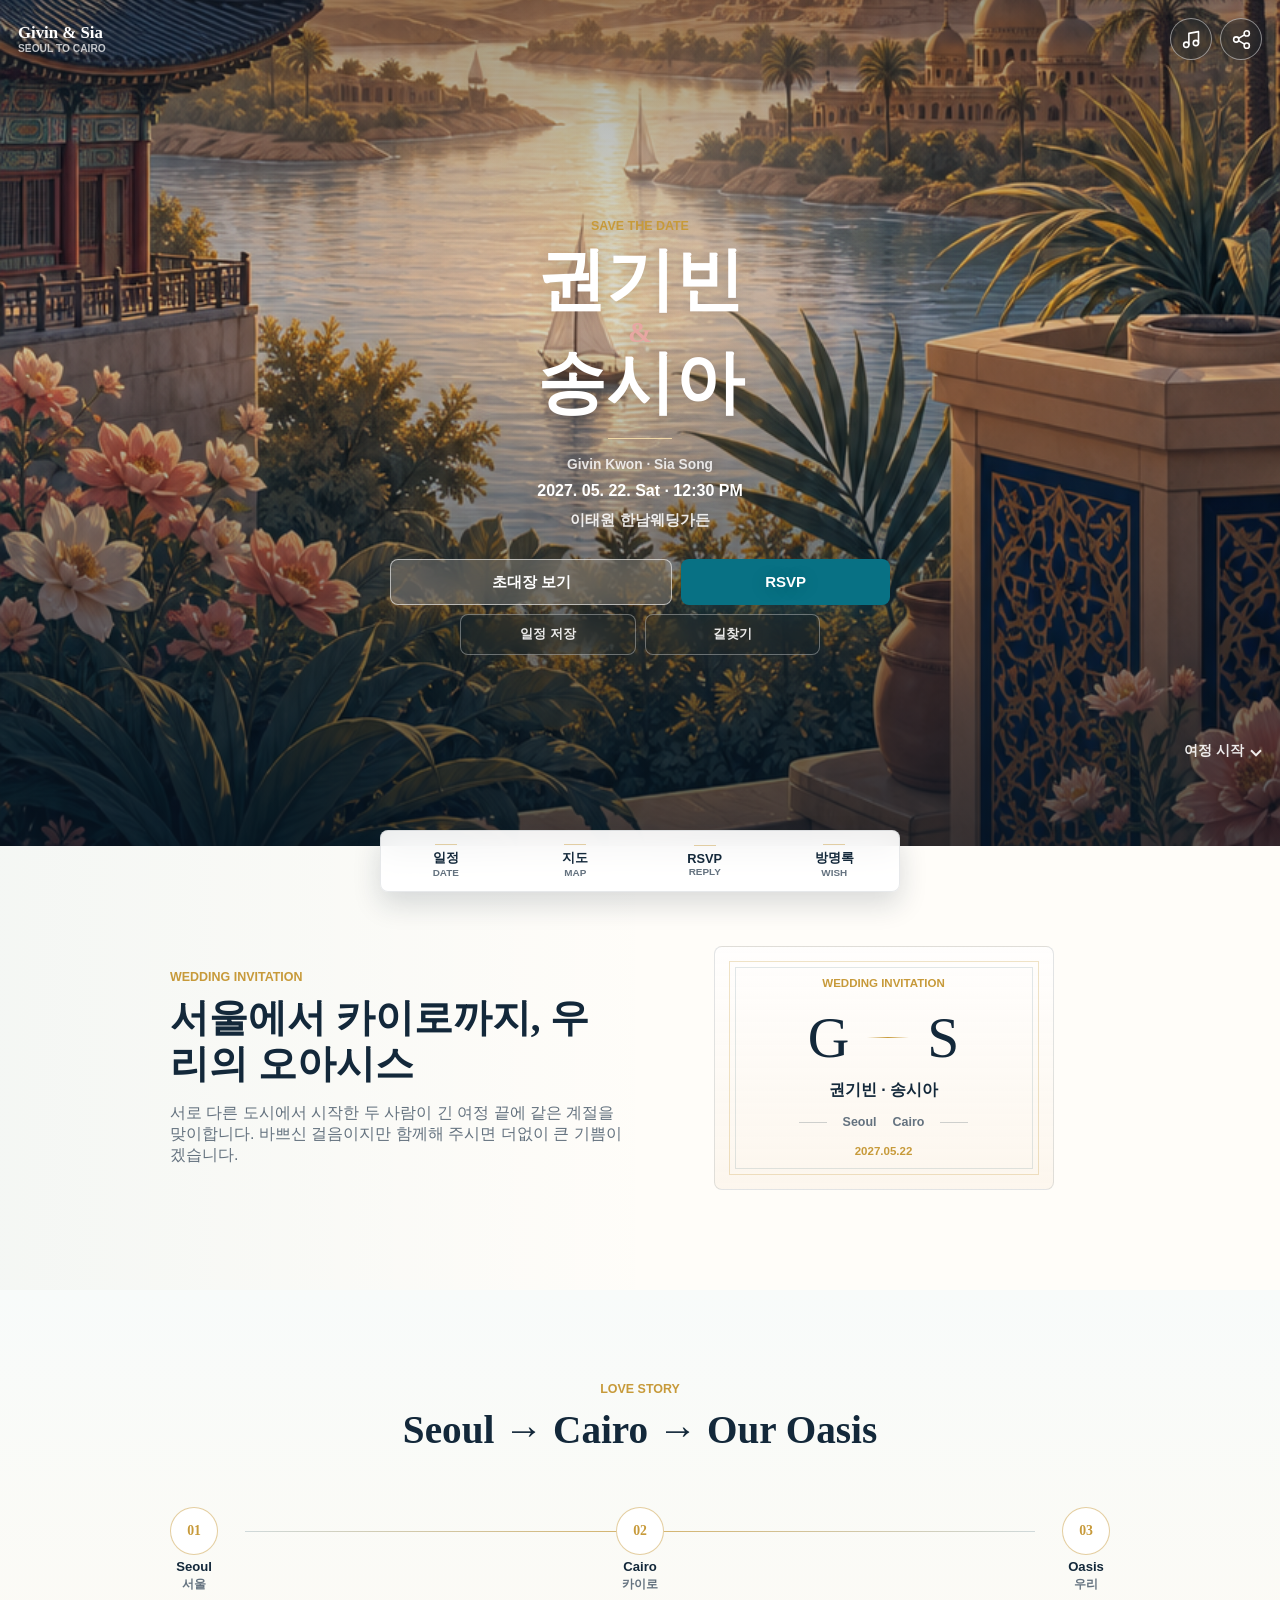
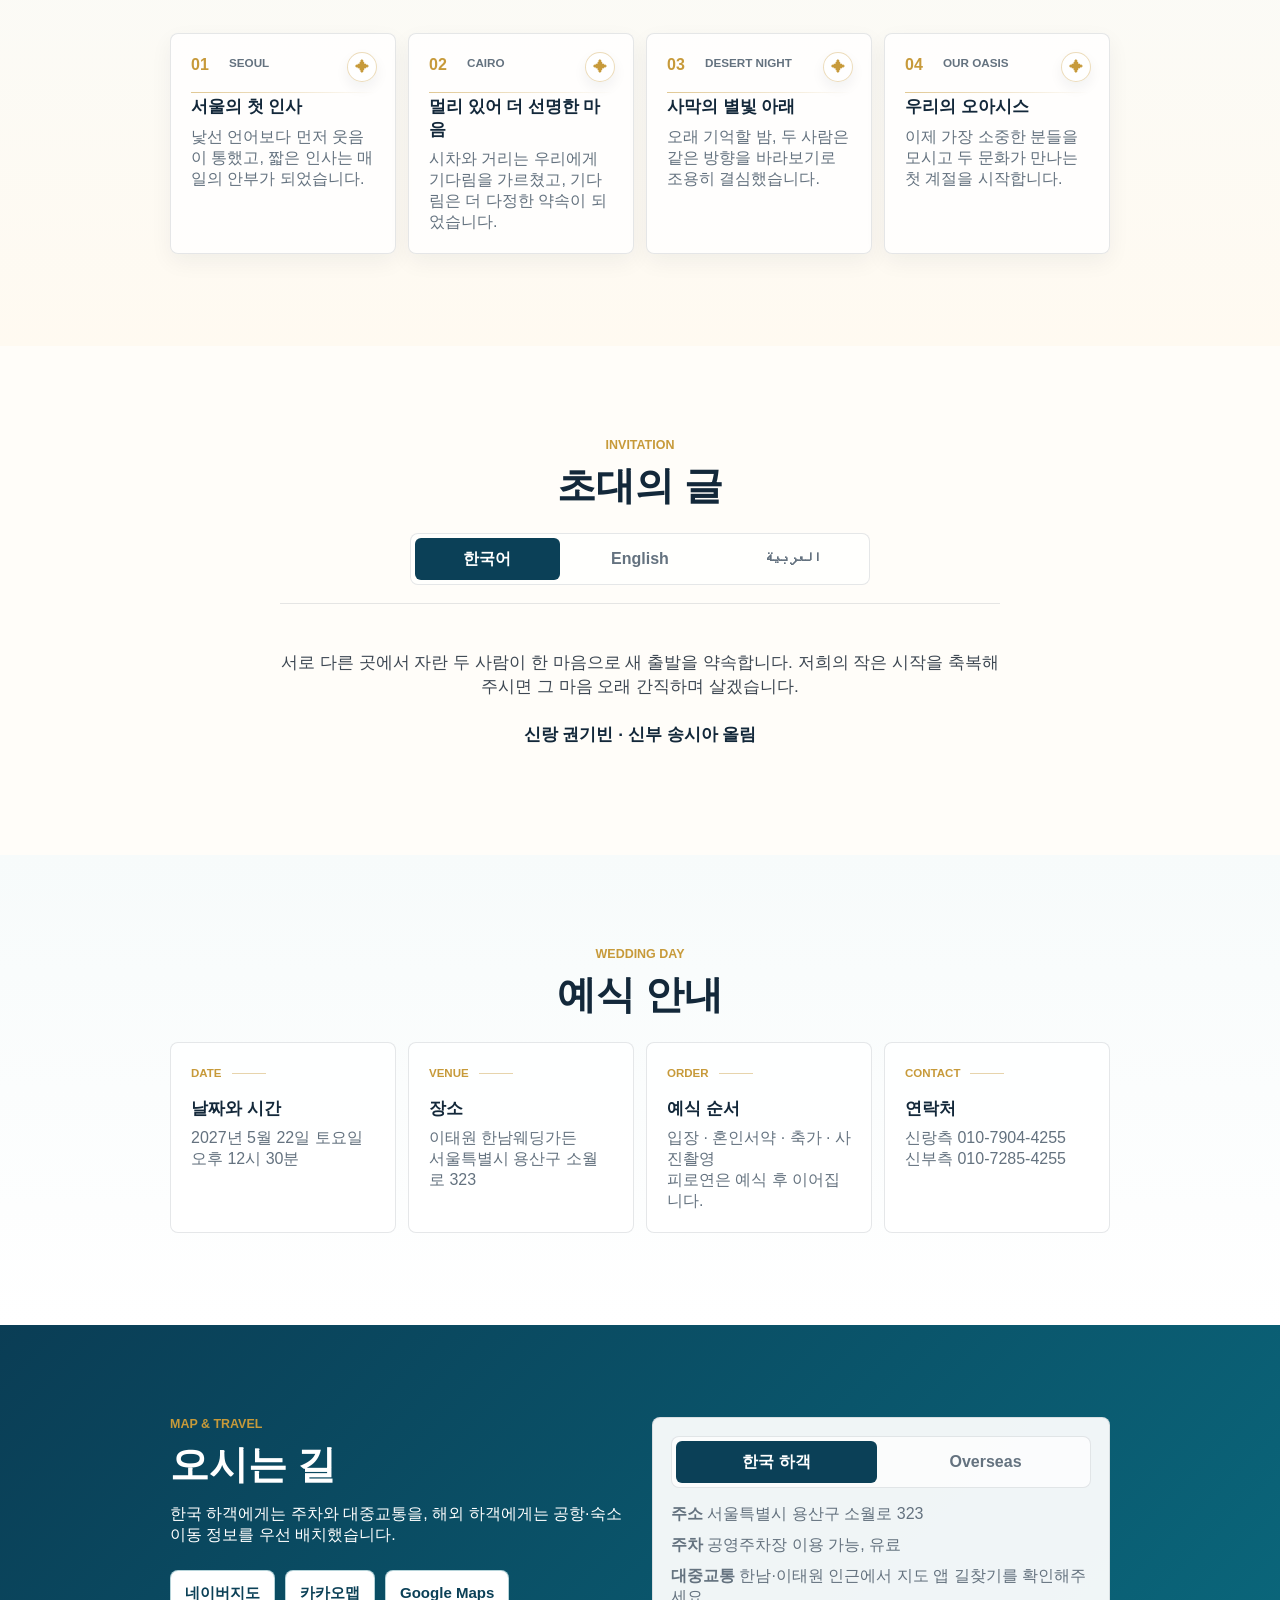
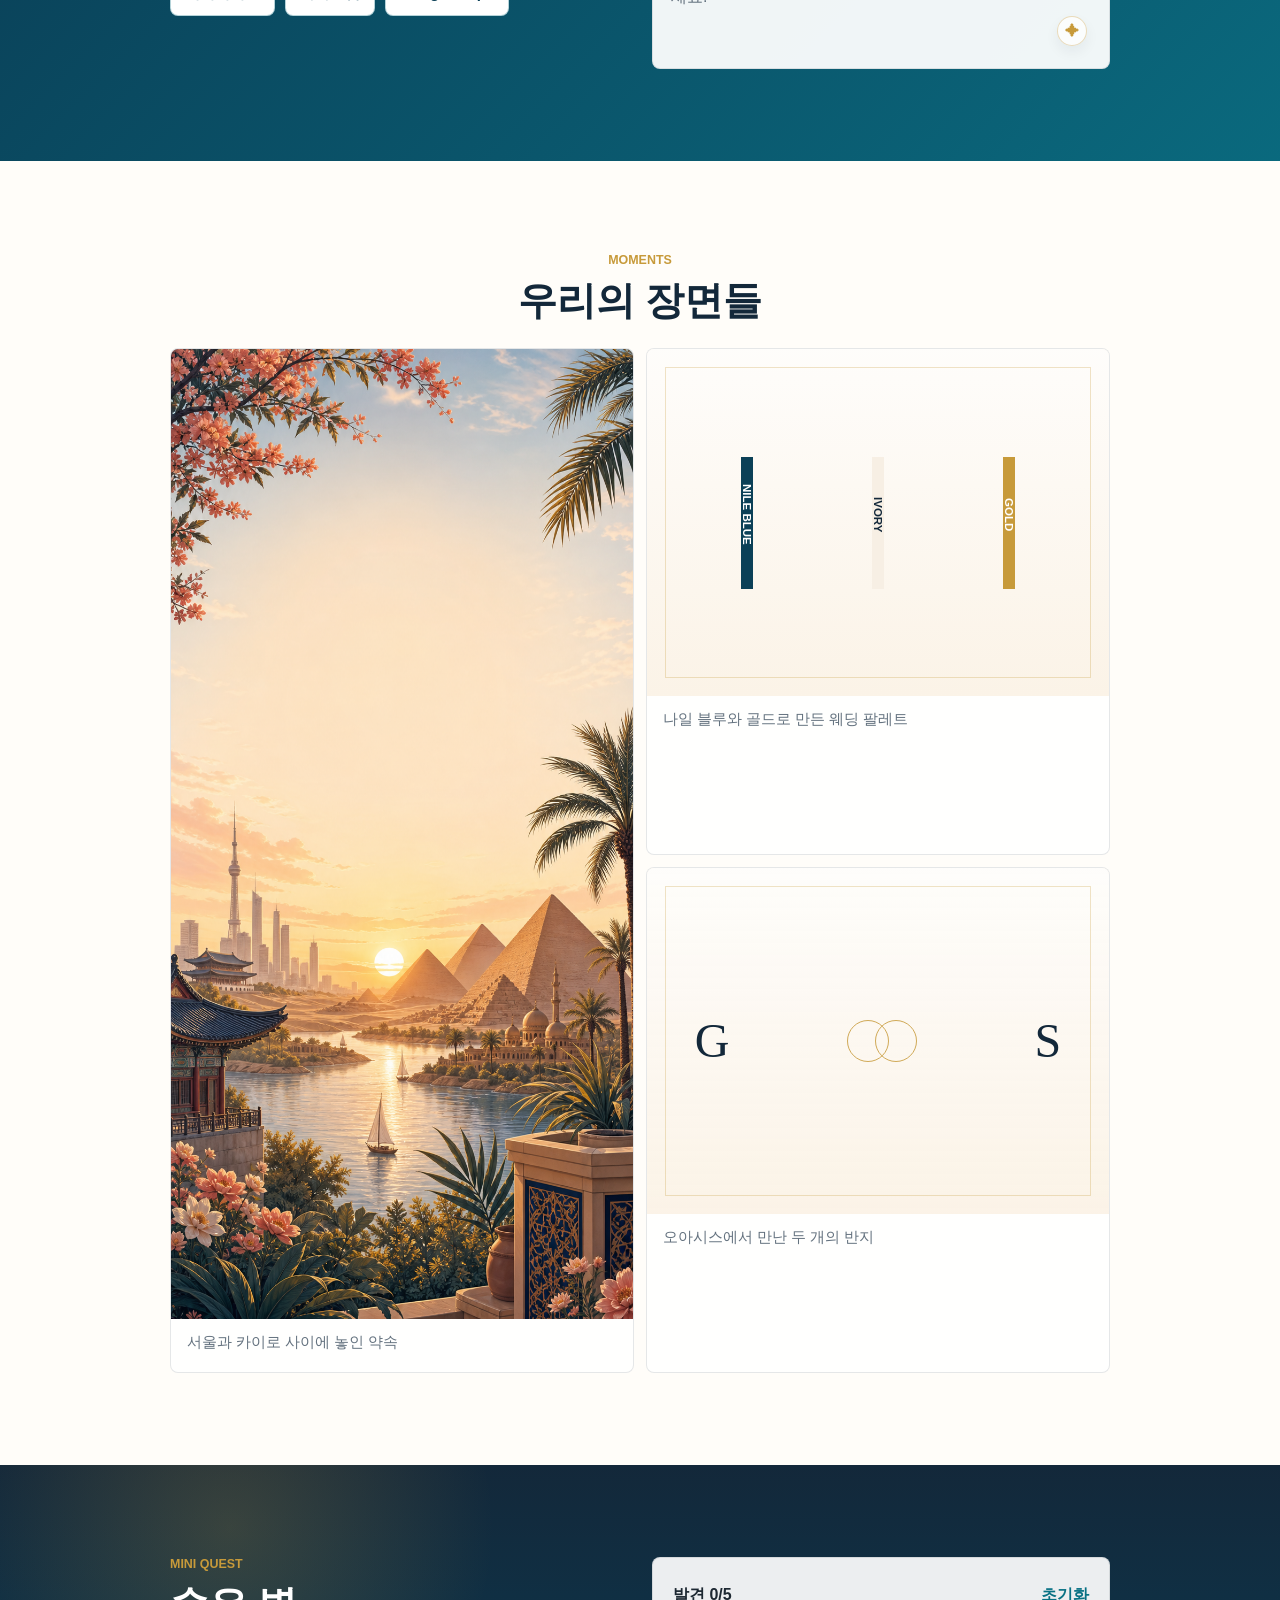
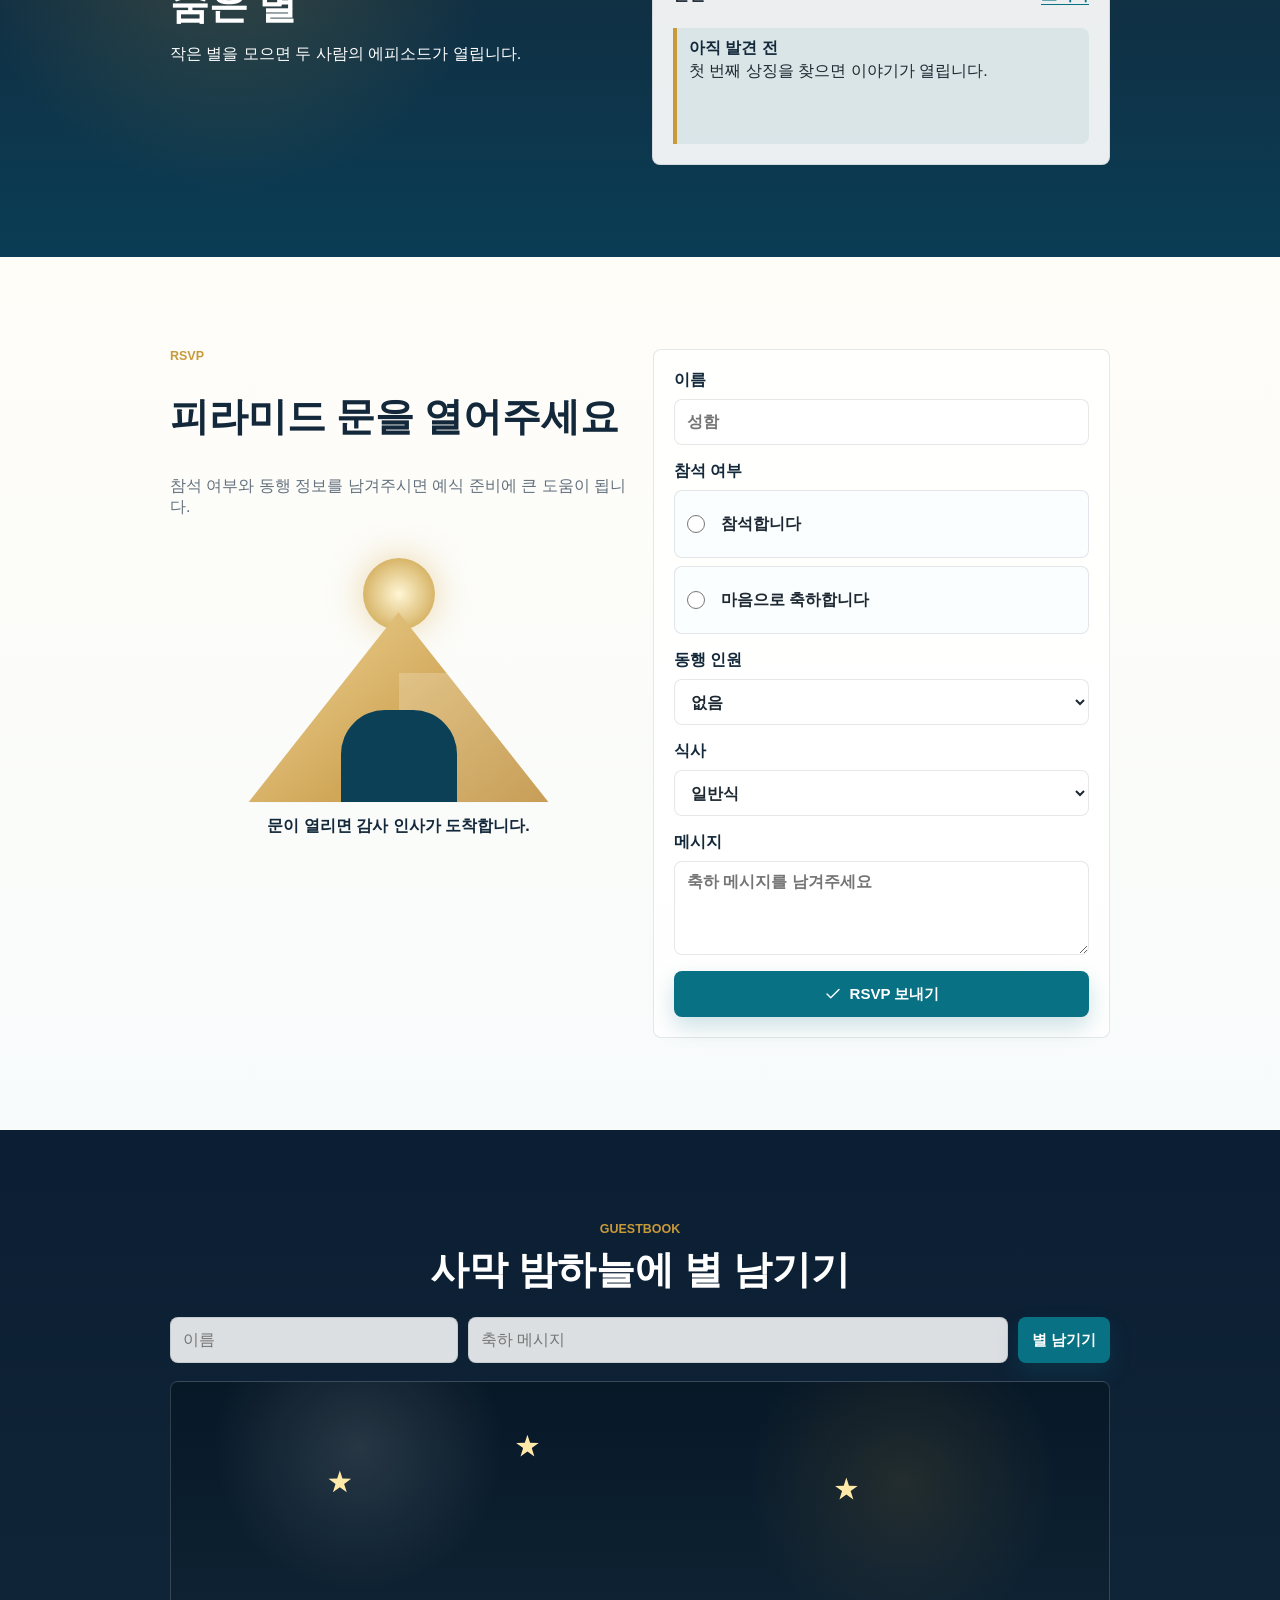
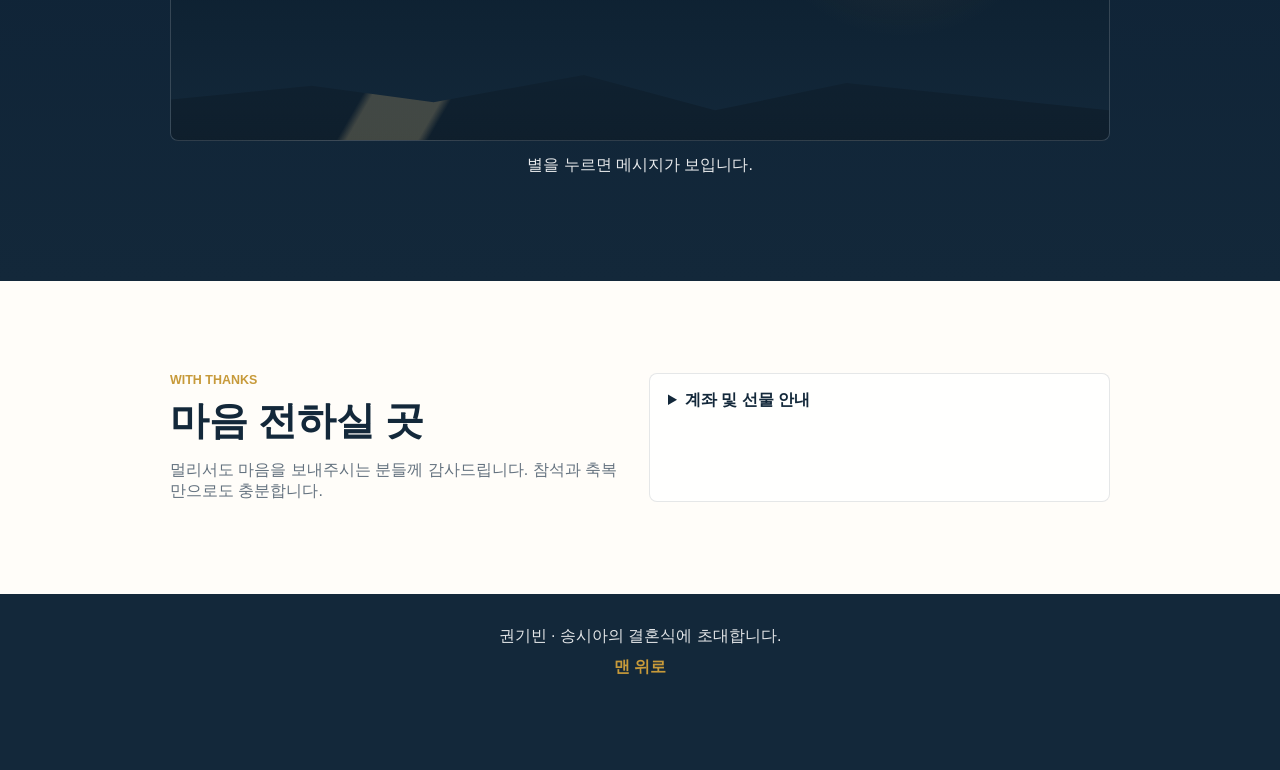
==== commit 89295983: "Move RSVP summary to admin page" ====
--- a/index.html
+++ b/index.html
@@ -449,22 +449,6 @@
           </div>
         </section>
 
-        <section class="section section--manager" id="manager">
-          <div class="section__inner manager-layout">
-            <div>
-              <p class="section-kicker">Dashboard</p>
-              <h2>RSVP 로컬 요약</h2>
-            </div>
-            <div class="manager-panel">
-              <div class="stats-grid" id="statsGrid"></div>
-              <button class="button button--outline" type="button" id="exportCsv">CSV 내보내기</button>
-            </div>
-            <div class="qr-panel">
-              <img id="qrImage" alt="초대장 URL QR 코드" loading="lazy" />
-              <button class="text-button" type="button" id="copyUrl">URL 복사</button>
-            </div>
-          </div>
-        </section>
       </main>
 
       <footer class="footer">
--- a/styles.css
+++ b/styles.css
@@ -1243,8 +1243,7 @@
   background: var(--paper);
 }
 
-.gift-layout,
-.manager-layout {
+.gift-layout {
   display: grid;
   gap: 18px;
 }
@@ -1262,10 +1261,6 @@
 
 .gift-details p {
   margin-top: 12px;
-}
-
-.section--manager {
-  background: #f7fbfb;
 }
 
 .manager-panel,
@@ -1305,6 +1300,134 @@
   height: 150px;
   border-radius: 6px;
   background: var(--white);
+}
+
+.admin-page {
+  background:
+    linear-gradient(180deg, rgba(255, 253, 249, 0.96), rgba(247, 251, 251, 0.98)),
+    var(--paper);
+}
+
+.admin-shell {
+  width: min(1120px, 100%);
+  margin: 0 auto;
+  padding: 32px 18px 56px;
+}
+
+.admin-header {
+  display: grid;
+  gap: 18px;
+  padding: 26px 0 24px;
+  border-bottom: 1px solid var(--line);
+}
+
+.admin-header h1,
+.admin-section h2 {
+  margin: 0;
+  color: var(--navy);
+  line-height: 1.18;
+}
+
+.admin-header h1 {
+  font-size: 2.2rem;
+}
+
+.admin-actions {
+  display: flex;
+  flex-wrap: wrap;
+  gap: 10px;
+}
+
+.admin-main {
+  display: grid;
+  gap: 22px;
+  margin-top: 22px;
+}
+
+.admin-section {
+  padding: 22px;
+  border: 1px solid var(--line);
+  border-radius: var(--radius);
+  background: rgba(255, 255, 255, 0.84);
+  box-shadow: 0 10px 28px rgba(19, 40, 58, 0.06);
+}
+
+.admin-section__head {
+  display: grid;
+  gap: 10px;
+  margin-bottom: 16px;
+}
+
+.admin-section h2 {
+  font-size: 1.35rem;
+}
+
+.admin-note {
+  margin: 0;
+  color: var(--muted);
+  font-size: 0.9rem;
+  font-weight: 800;
+}
+
+.rsvp-table-wrap {
+  overflow-x: auto;
+  border: 1px solid var(--line);
+  border-radius: var(--radius);
+  background: var(--white);
+}
+
+.rsvp-table {
+  width: 100%;
+  min-width: 720px;
+  border-collapse: collapse;
+}
+
+.rsvp-table th,
+.rsvp-table td {
+  padding: 12px 14px;
+  border-bottom: 1px solid var(--line);
+  text-align: left;
+  vertical-align: top;
+}
+
+.rsvp-table th {
+  background: rgba(10, 111, 131, 0.08);
+  color: var(--navy);
+  font-size: 0.84rem;
+  font-weight: 900;
+}
+
+.rsvp-table td {
+  color: var(--ink);
+  font-size: 0.92rem;
+}
+
+.rsvp-table td:last-child {
+  min-width: 220px;
+}
+
+.empty-state {
+  display: none;
+  margin: 0;
+  padding: 20px;
+  color: var(--muted);
+  font-weight: 800;
+  text-align: center;
+}
+
+.empty-state.is-visible {
+  display: block;
+}
+
+.admin-section--share {
+  display: grid;
+  gap: 18px;
+  align-items: center;
+}
+
+.admin-page .qr-panel {
+  background: var(--white);
+  box-shadow: none;
 }
 
 .footer {
@@ -1435,8 +1558,7 @@
   .directions-layout,
   .quest-layout,
   .rsvp-layout,
-  .gift-layout,
-  .manager-layout {
+  .gift-layout {
     grid-template-columns: minmax(0, 1fr) minmax(0, 1fr);
   }
 
@@ -1464,6 +1586,29 @@
 
   .stats-grid {
     grid-template-columns: repeat(3, minmax(0, 1fr));
+  }
+
+  .admin-header {
+    grid-template-columns: minmax(0, 1fr) auto;
+    align-items: end;
+  }
+
+  .admin-actions {
+    justify-content: end;
+  }
+
+  .admin-section__head {
+    grid-template-columns: minmax(0, 1fr) auto;
+    align-items: start;
+  }
+
+  .admin-note {
+    max-width: 260px;
+    text-align: right;
+  }
+
+  .admin-section--share {
+    grid-template-columns: minmax(0, 1fr) 220px;
   }
 }
 
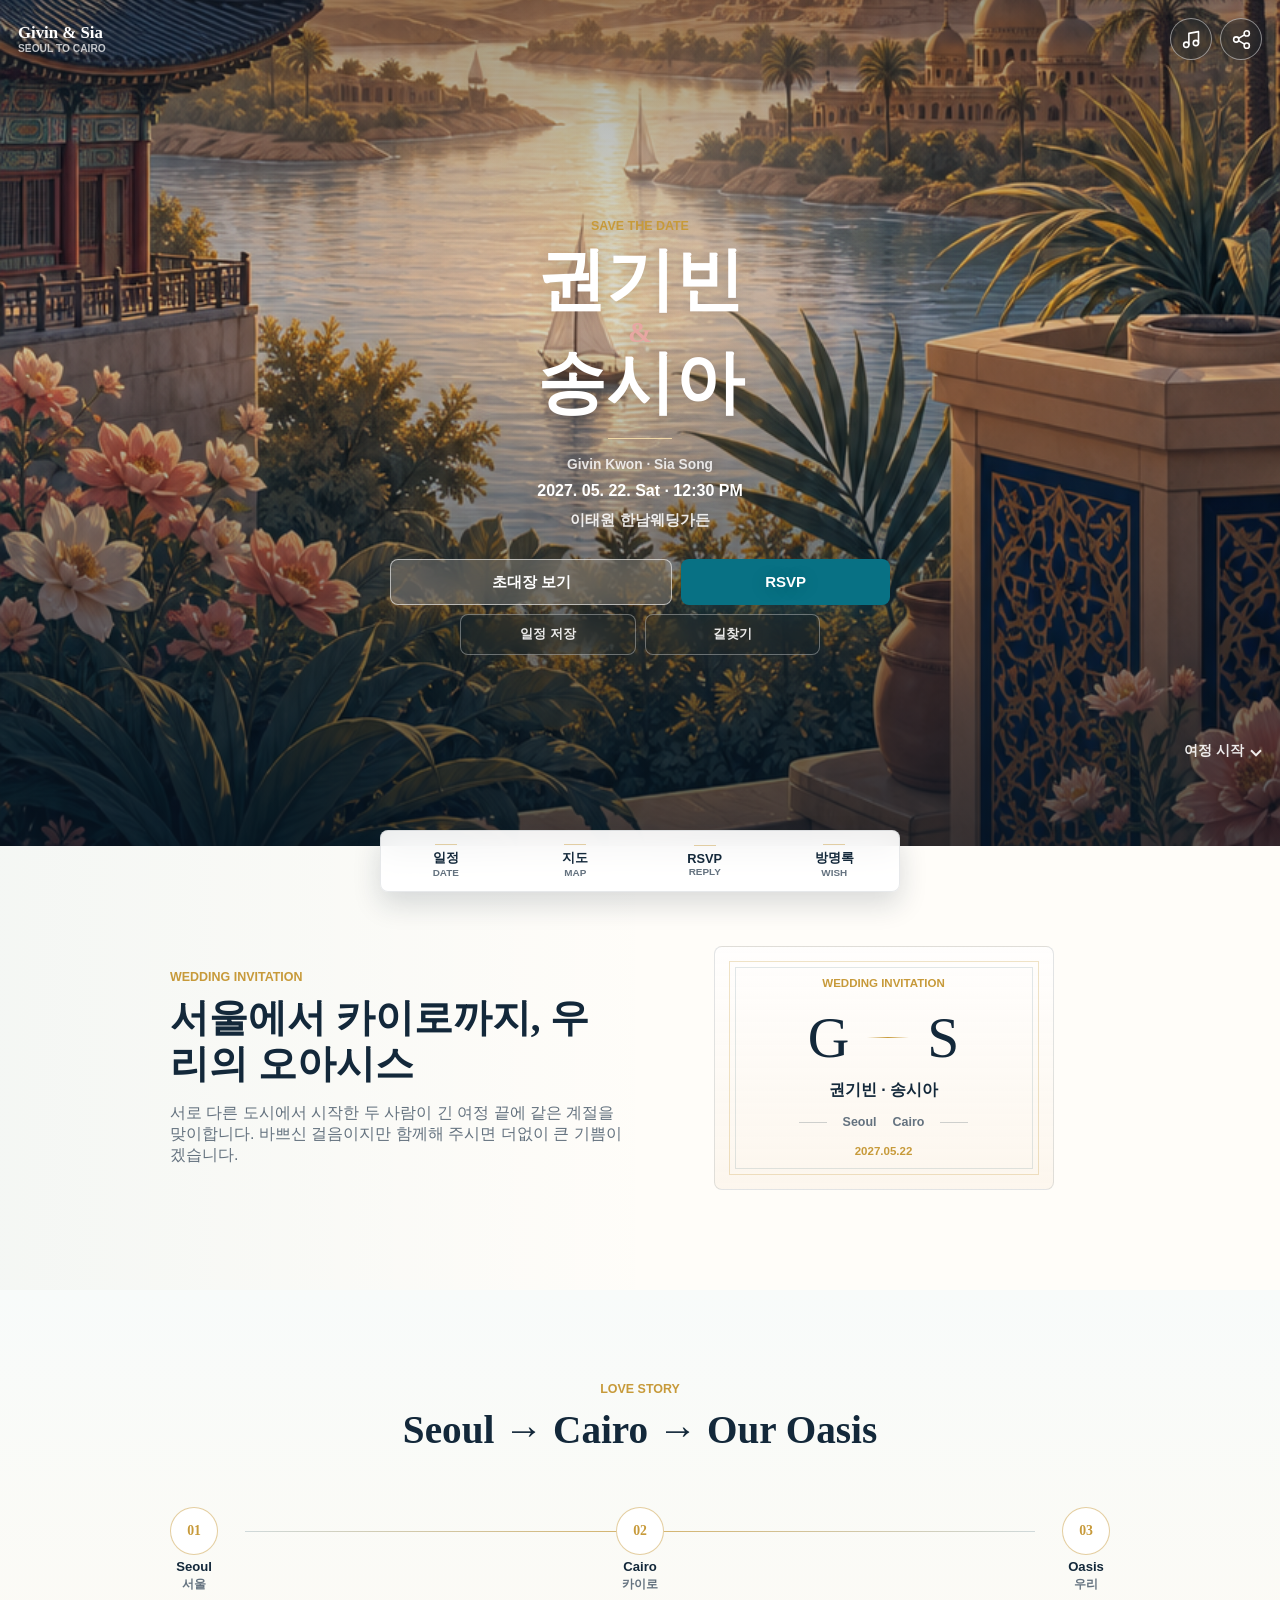
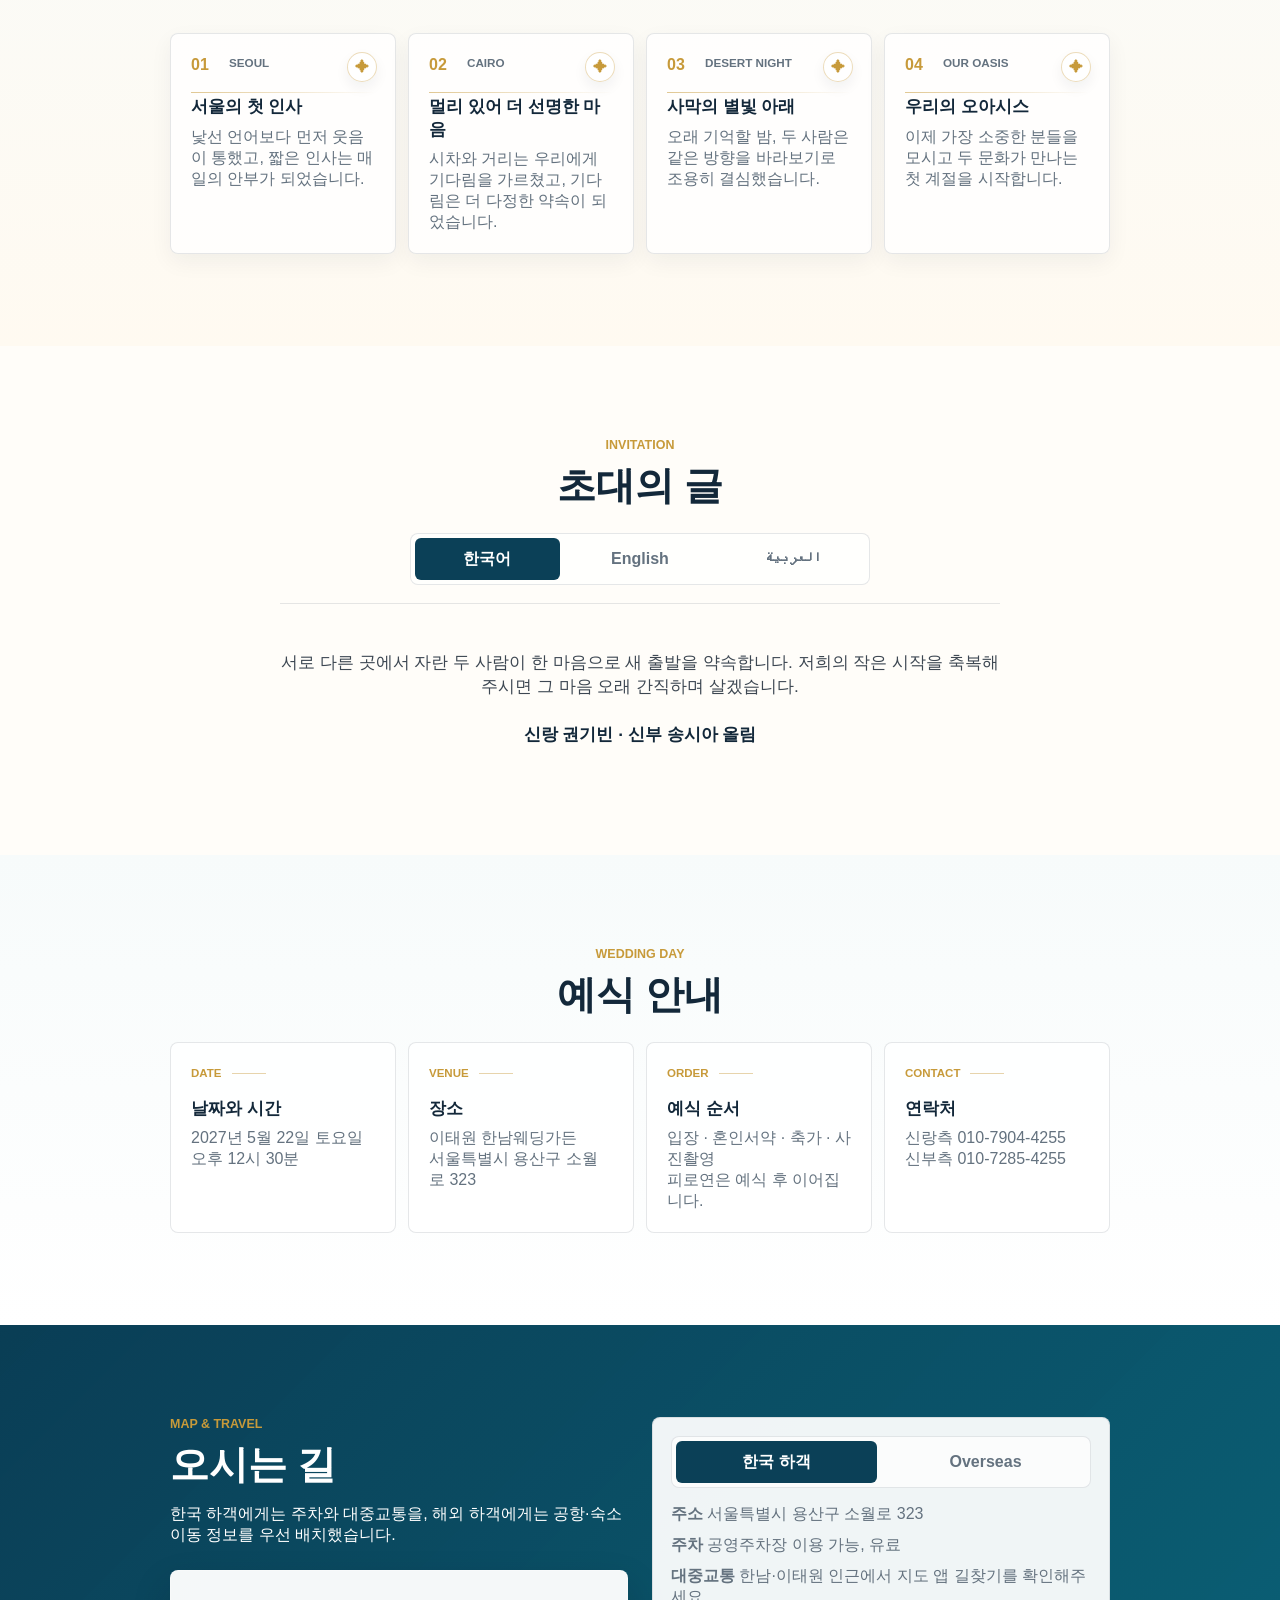
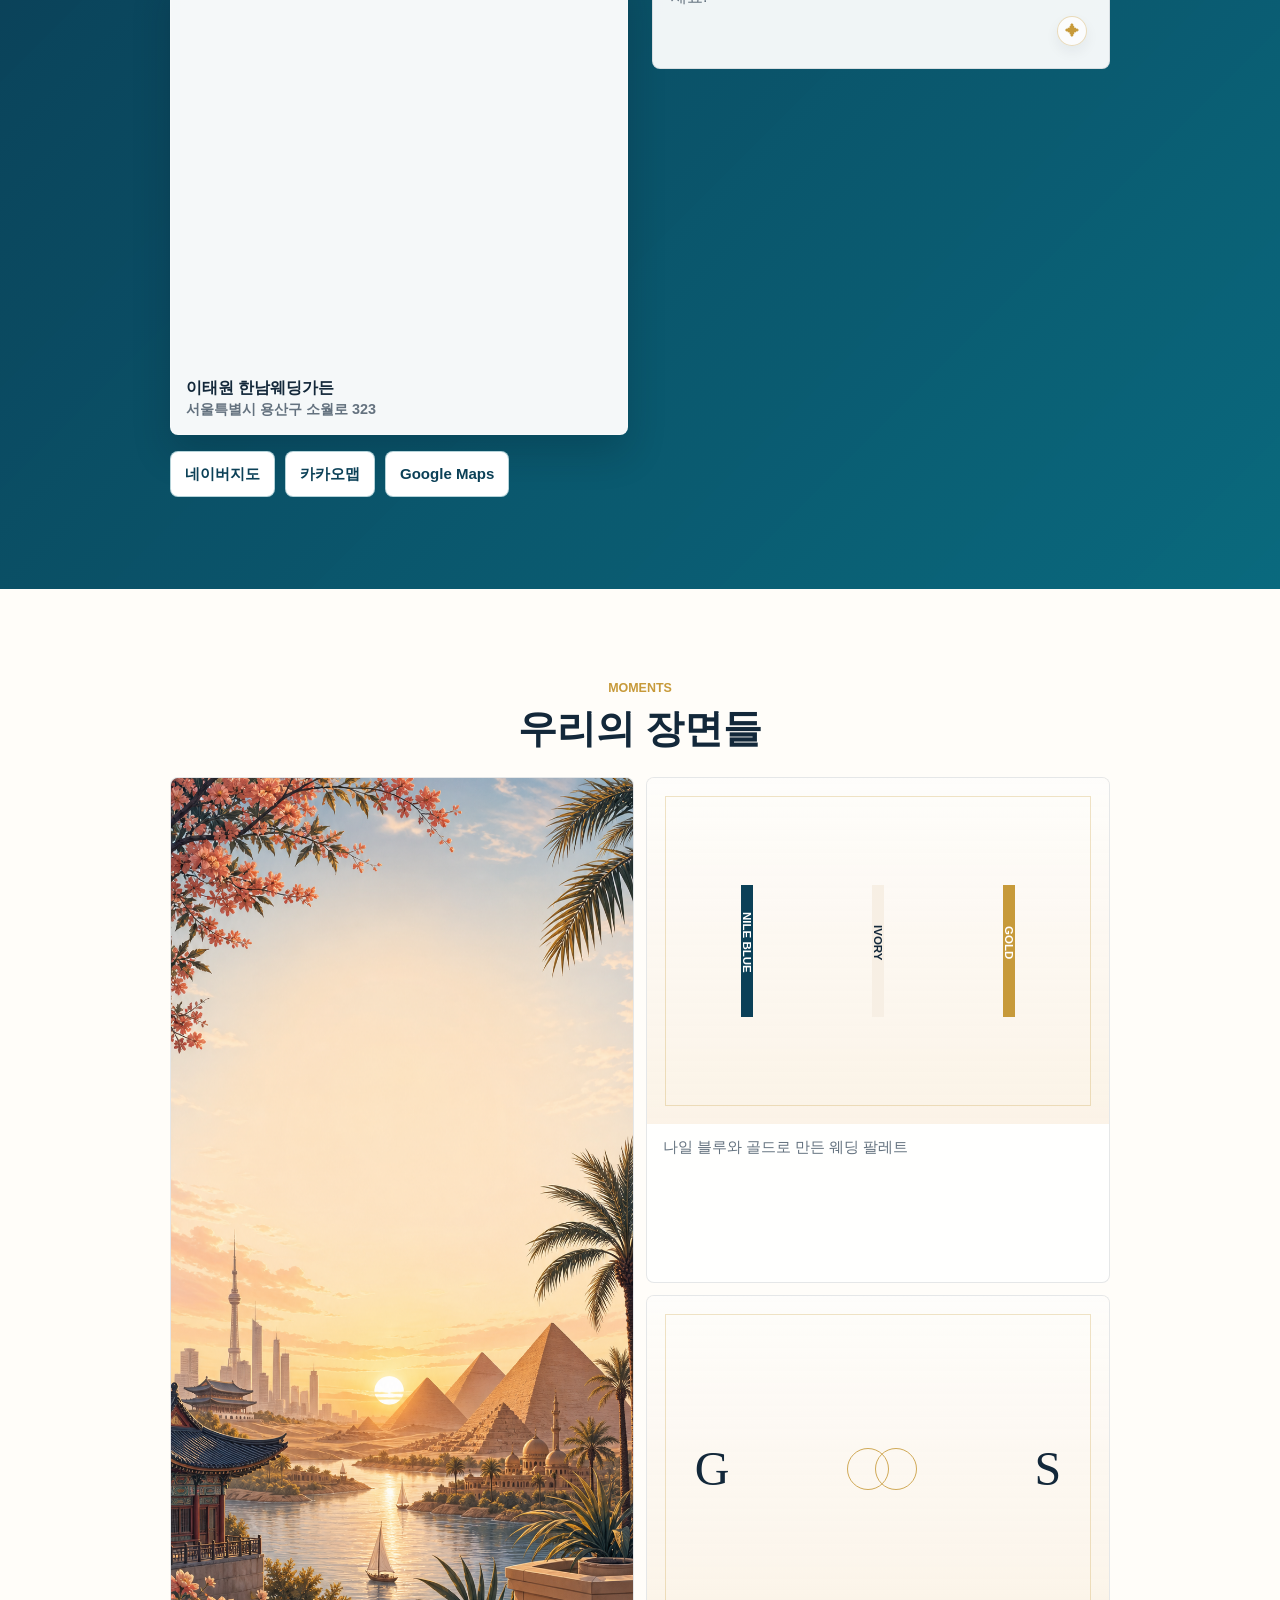
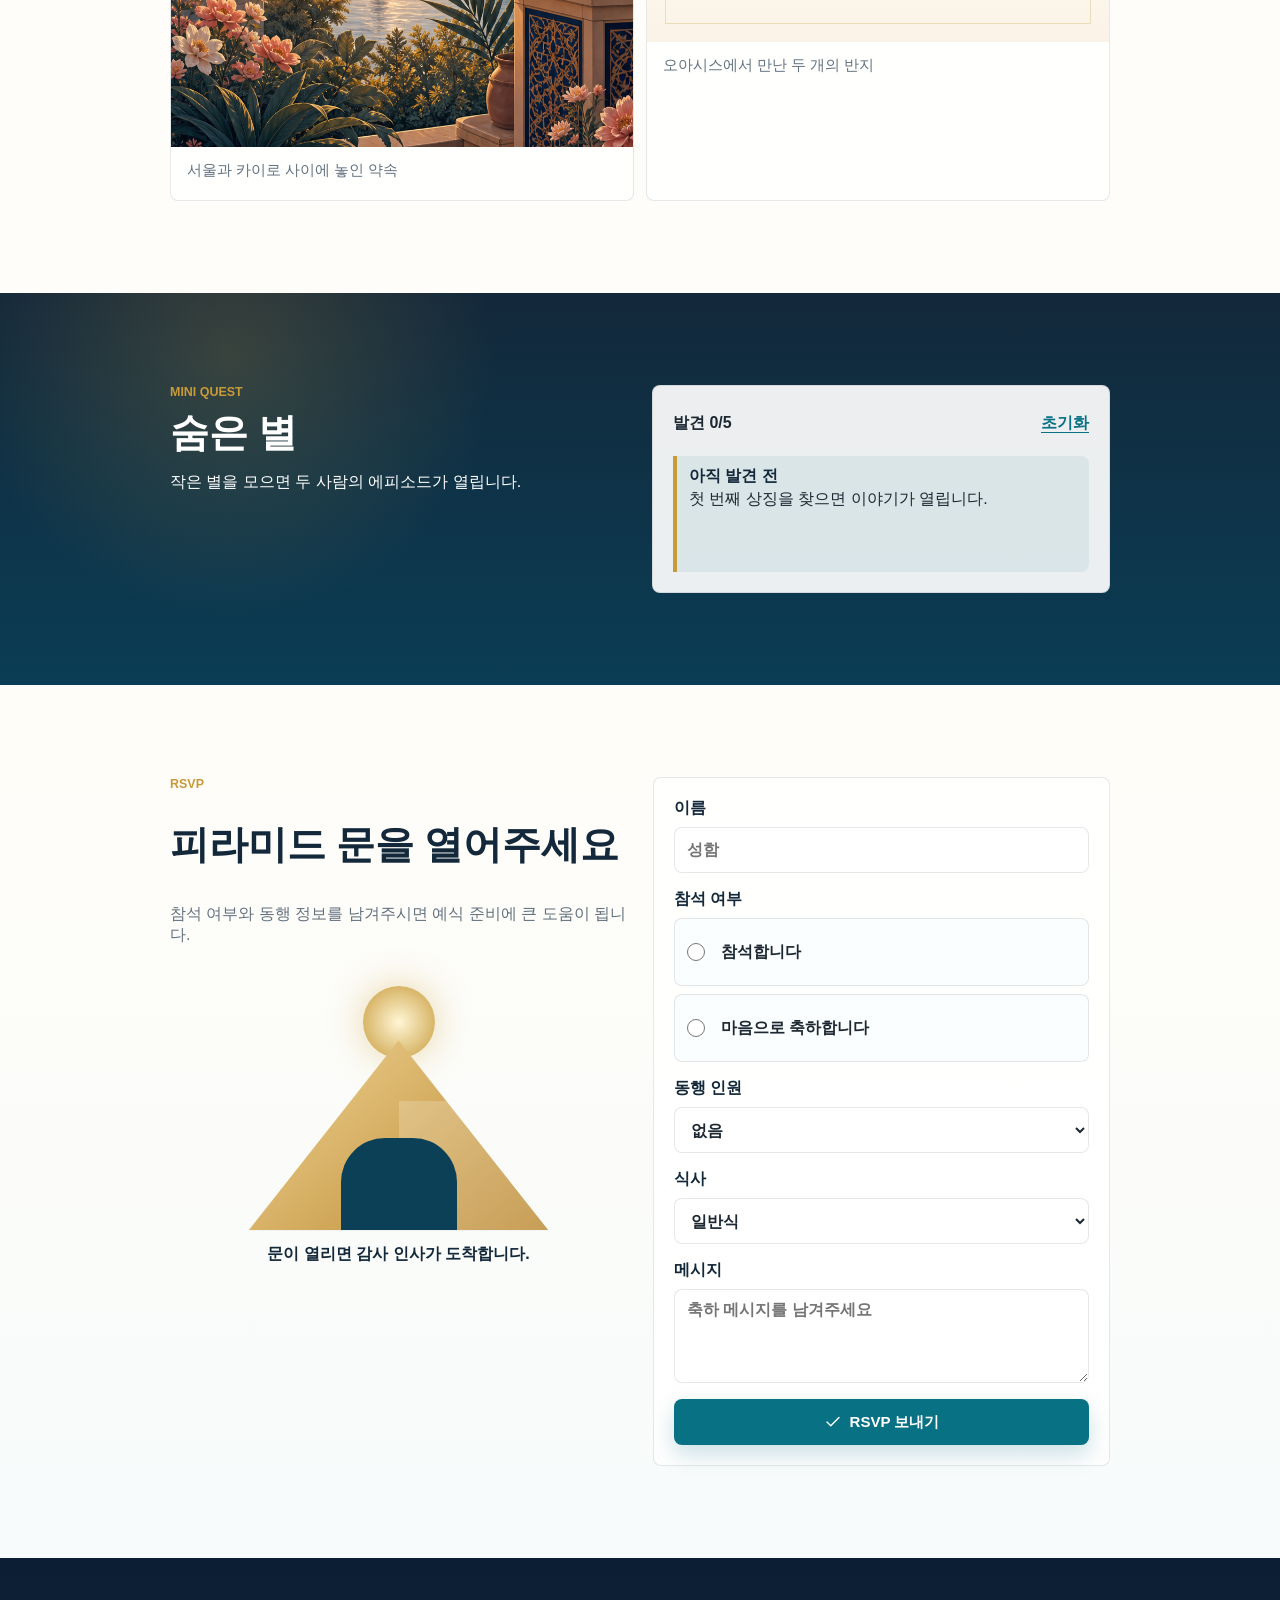
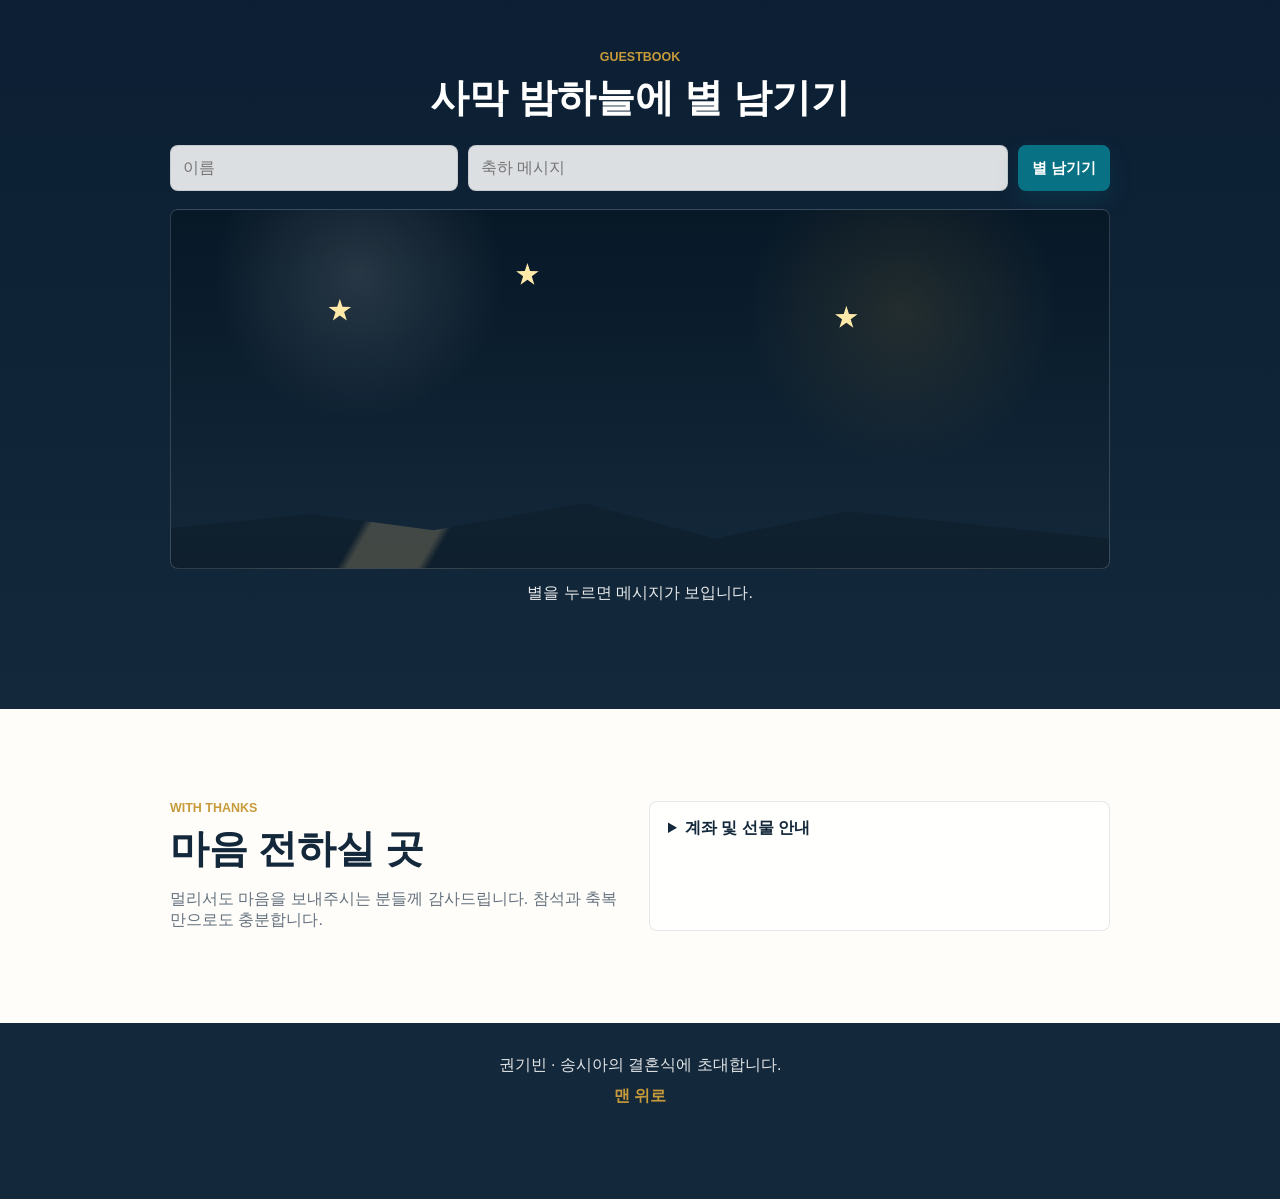
==== commit fc67acd1: "Embed real venue map" ====
--- a/index.html
+++ b/index.html
@@ -265,6 +265,18 @@
                 한국 하객에게는 주차와 대중교통을, 해외 하객에게는 공항·숙소 이동 정보를
                 우선 배치했습니다.
               </p>
+              <div class="map-embed-card" aria-label="이태원 한남웨딩가든 지도">
+                <iframe
+                  title="이태원 한남웨딩가든 Google 지도"
+                  src="https://maps.google.com/maps?q=%EB%82%A8%EC%82%B0%20%ED%95%9C%EB%82%A8%20%EC%9B%A8%EB%94%A9%EA%B0%80%EB%93%A0%20%EC%84%9C%EC%9A%B8%ED%8A%B9%EB%B3%84%EC%8B%9C%20%EC%9A%A9%EC%82%B0%EA%B5%AC%20%EC%86%8C%EC%9B%94%EB%A1%9C%20323&z=16&output=embed"
+                  loading="lazy"
+                  referrerpolicy="no-referrer-when-downgrade"
+                ></iframe>
+                <div class="map-embed-card__caption">
+                  <strong>이태원 한남웨딩가든</strong>
+                  <span>서울특별시 용산구 소월로 323</span>
+                </div>
+              </div>
               <div class="map-actions">
                 <a class="button button--outline" href="https://map.naver.com/p/search/%EB%82%A8%EC%82%B0%20%ED%95%9C%EB%82%A8%20%EC%9B%A8%EB%94%A9%EA%B0%80%EB%93%A0" target="_blank" rel="noreferrer">
                   네이버지도
--- a/styles.css
+++ b/styles.css
@@ -829,7 +829,40 @@
   display: flex;
   flex-wrap: wrap;
   gap: 10px;
+  margin-top: 16px;
+}
+
+.map-embed-card {
+  overflow: hidden;
   margin-top: 24px;
+  border: 1px solid rgba(255, 255, 255, 0.24);
+  border-radius: var(--radius);
+  background: rgba(255, 255, 255, 0.96);
+  box-shadow: 0 18px 38px rgba(4, 20, 30, 0.2);
+}
+
+.map-embed-card iframe {
+  width: 100%;
+  height: clamp(280px, 48vw, 390px);
+  border: 0;
+}
+
+.map-embed-card__caption {
+  display: grid;
+  gap: 2px;
+  padding: 13px 15px 15px;
+  color: var(--ink);
+}
+
+.map-embed-card__caption strong {
+  color: var(--navy);
+  line-height: 1.25;
+}
+
+.map-embed-card__caption span {
+  color: var(--muted);
+  font-size: 0.9rem;
+  font-weight: 800;
 }
 
 .travel-card {
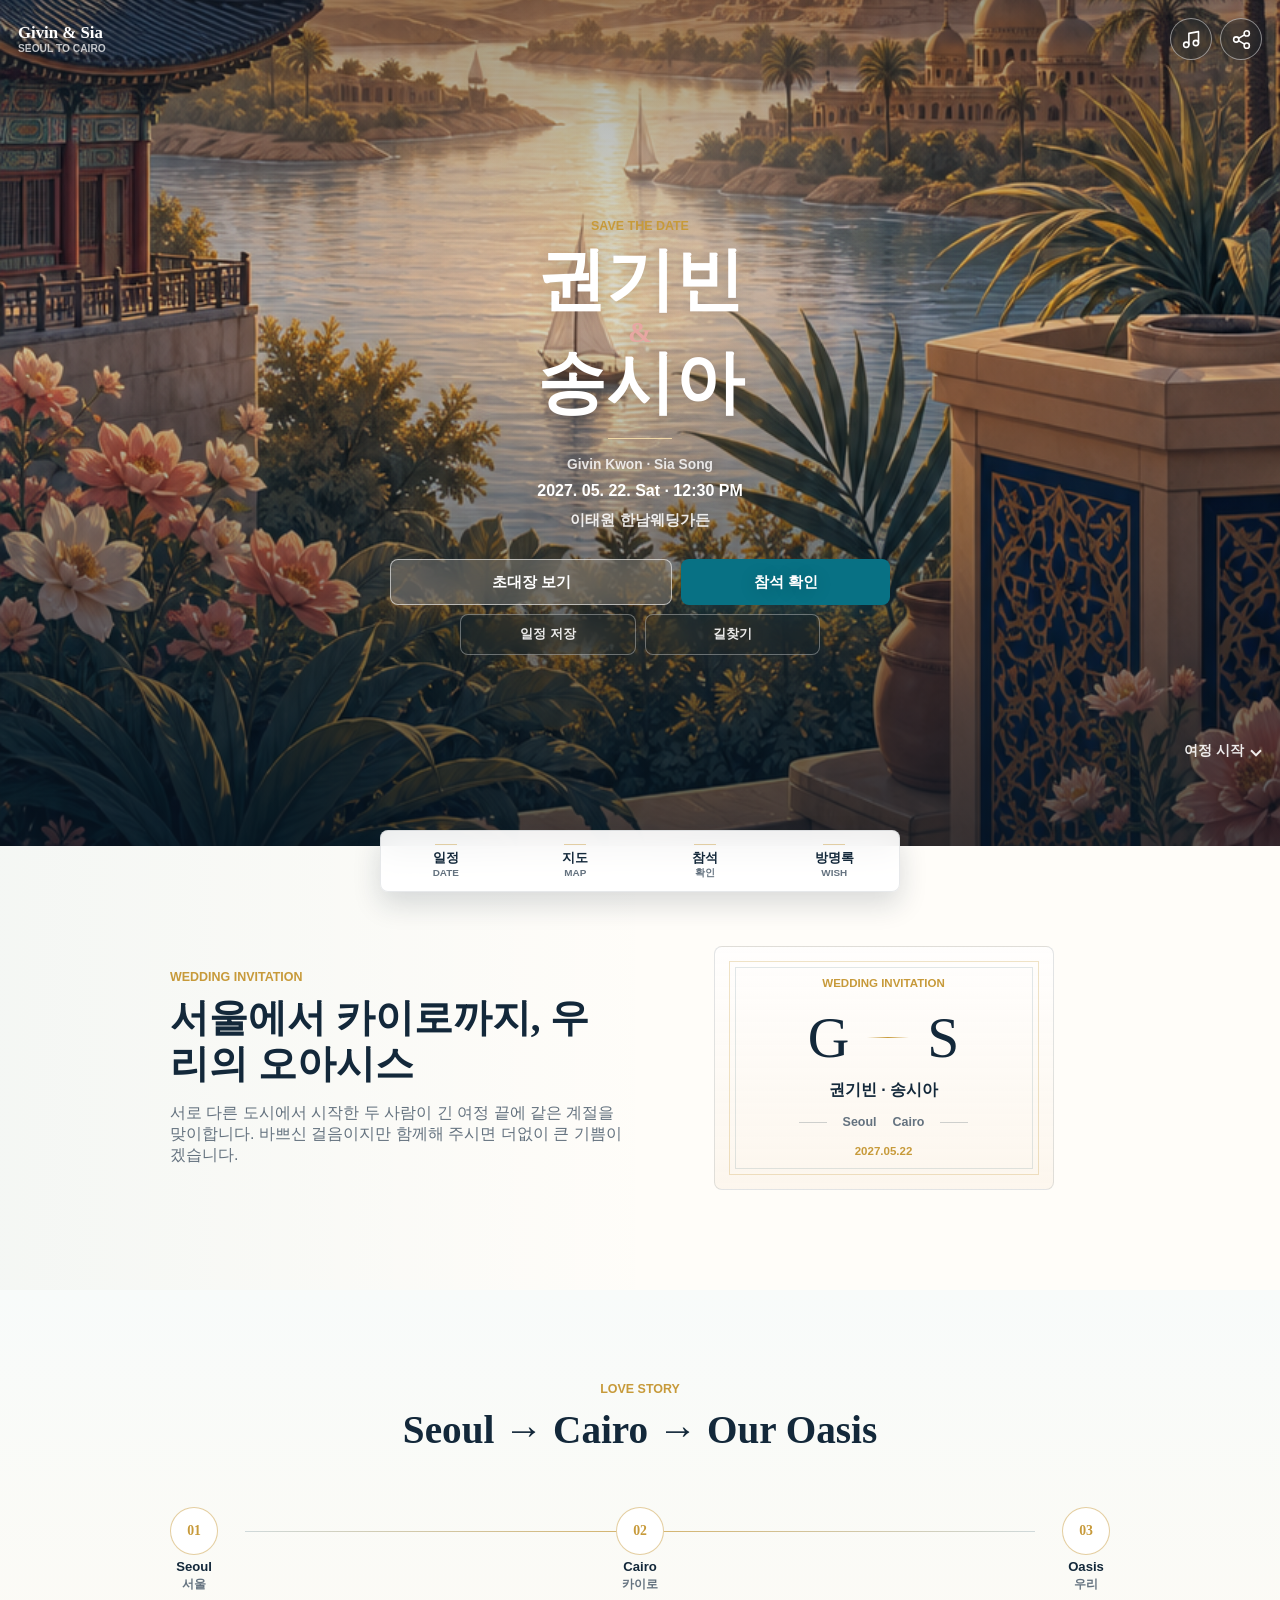
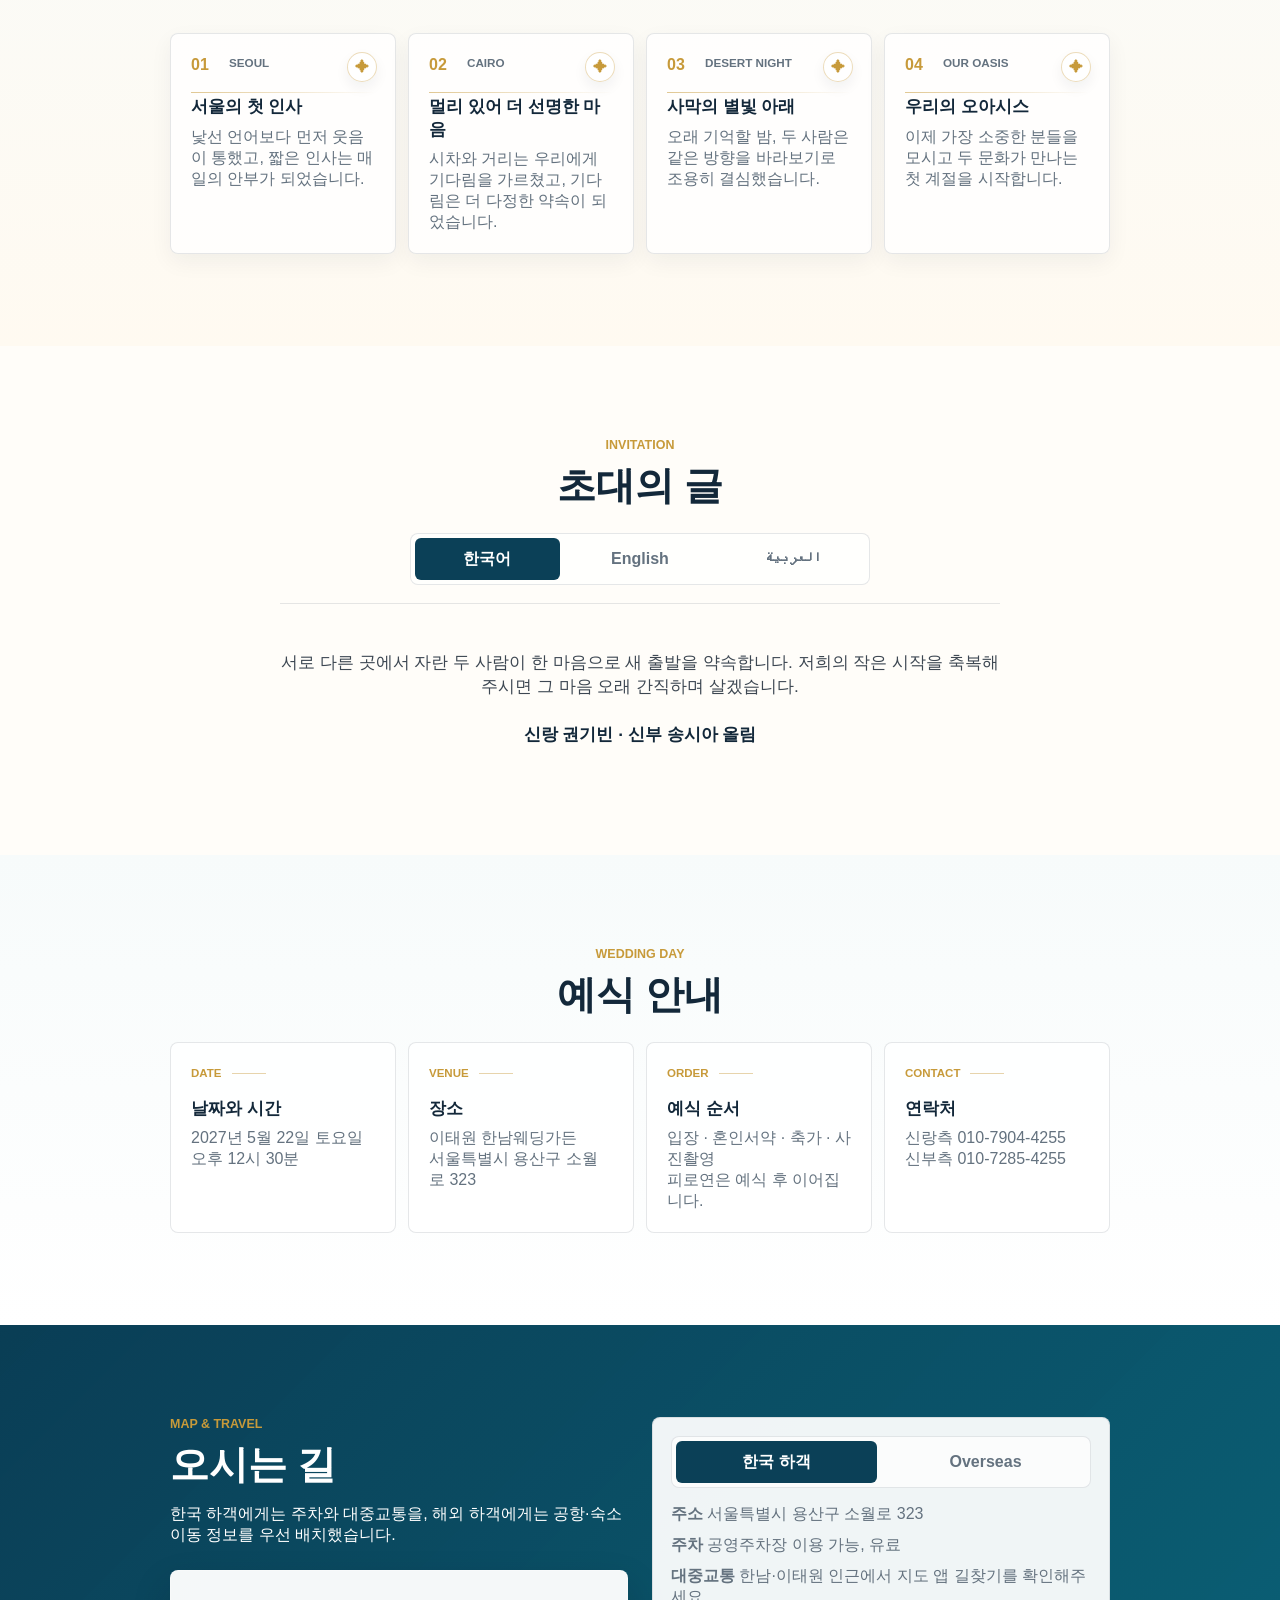
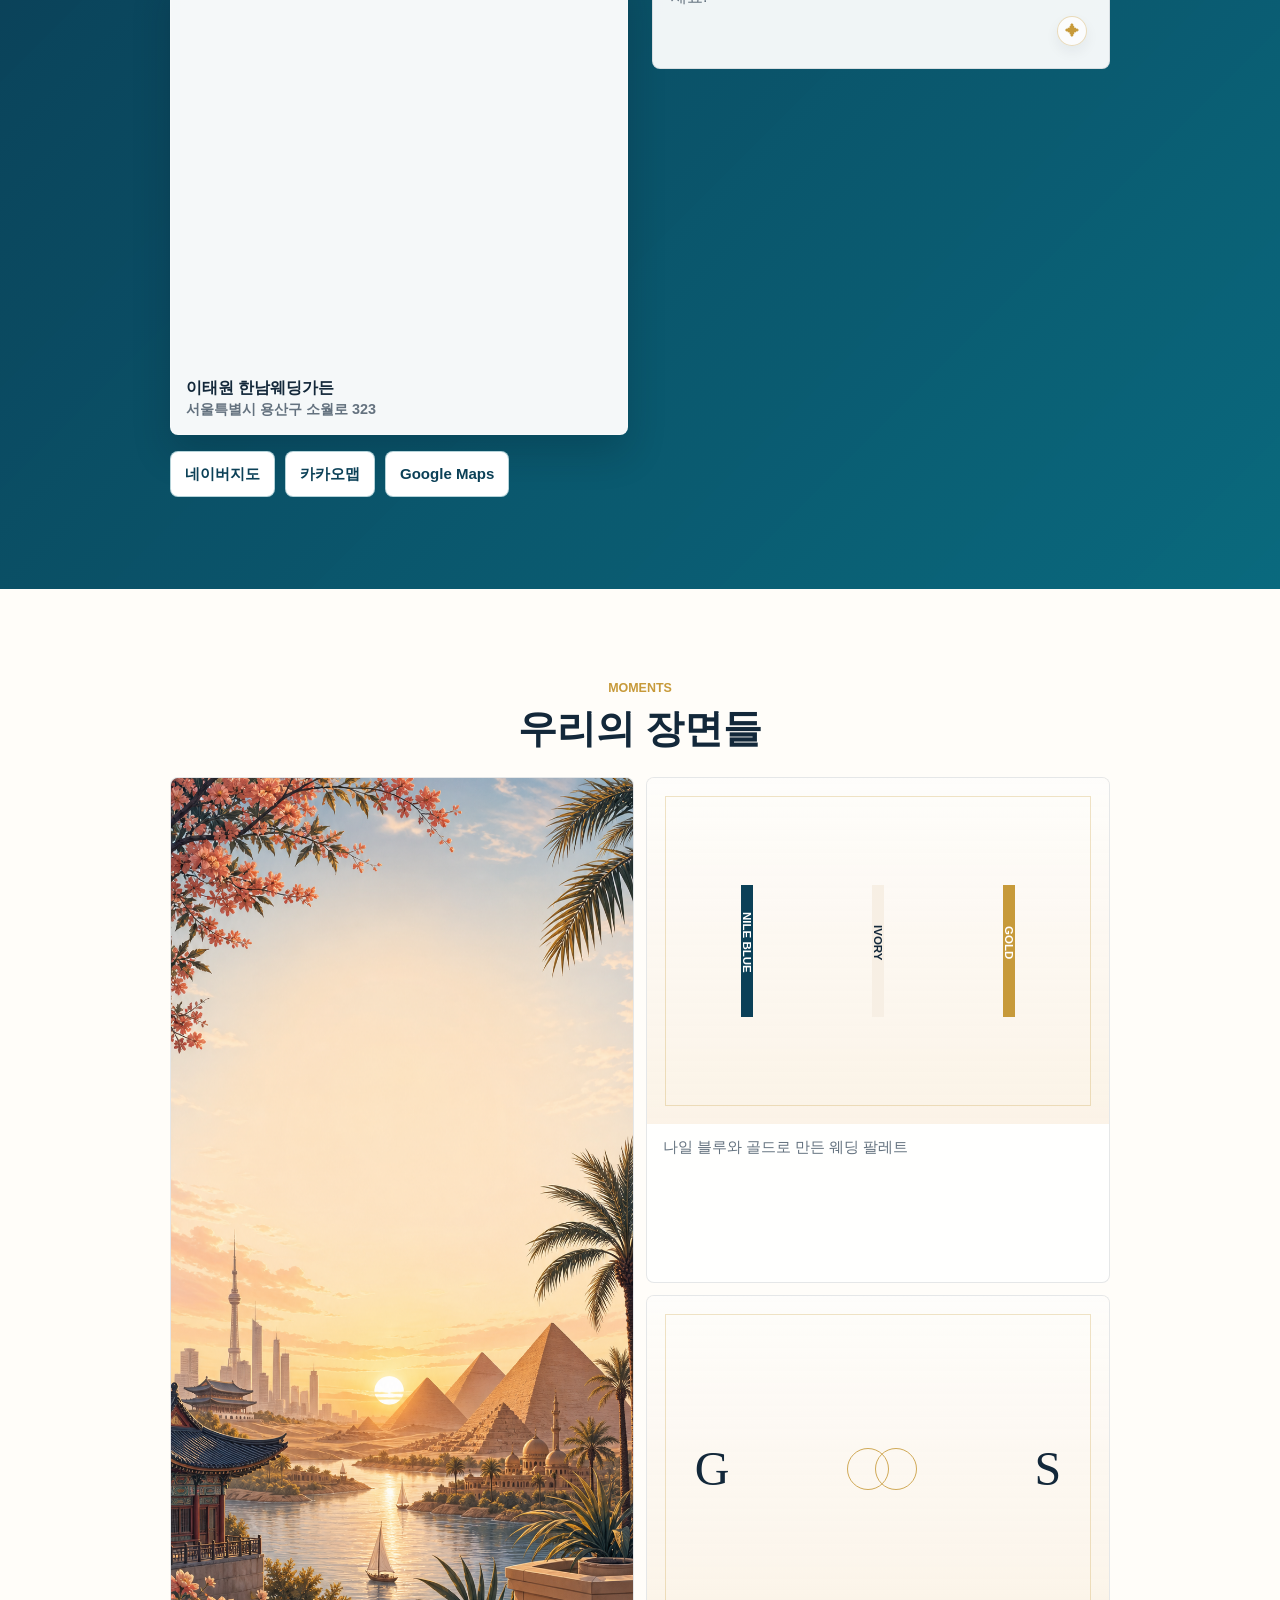
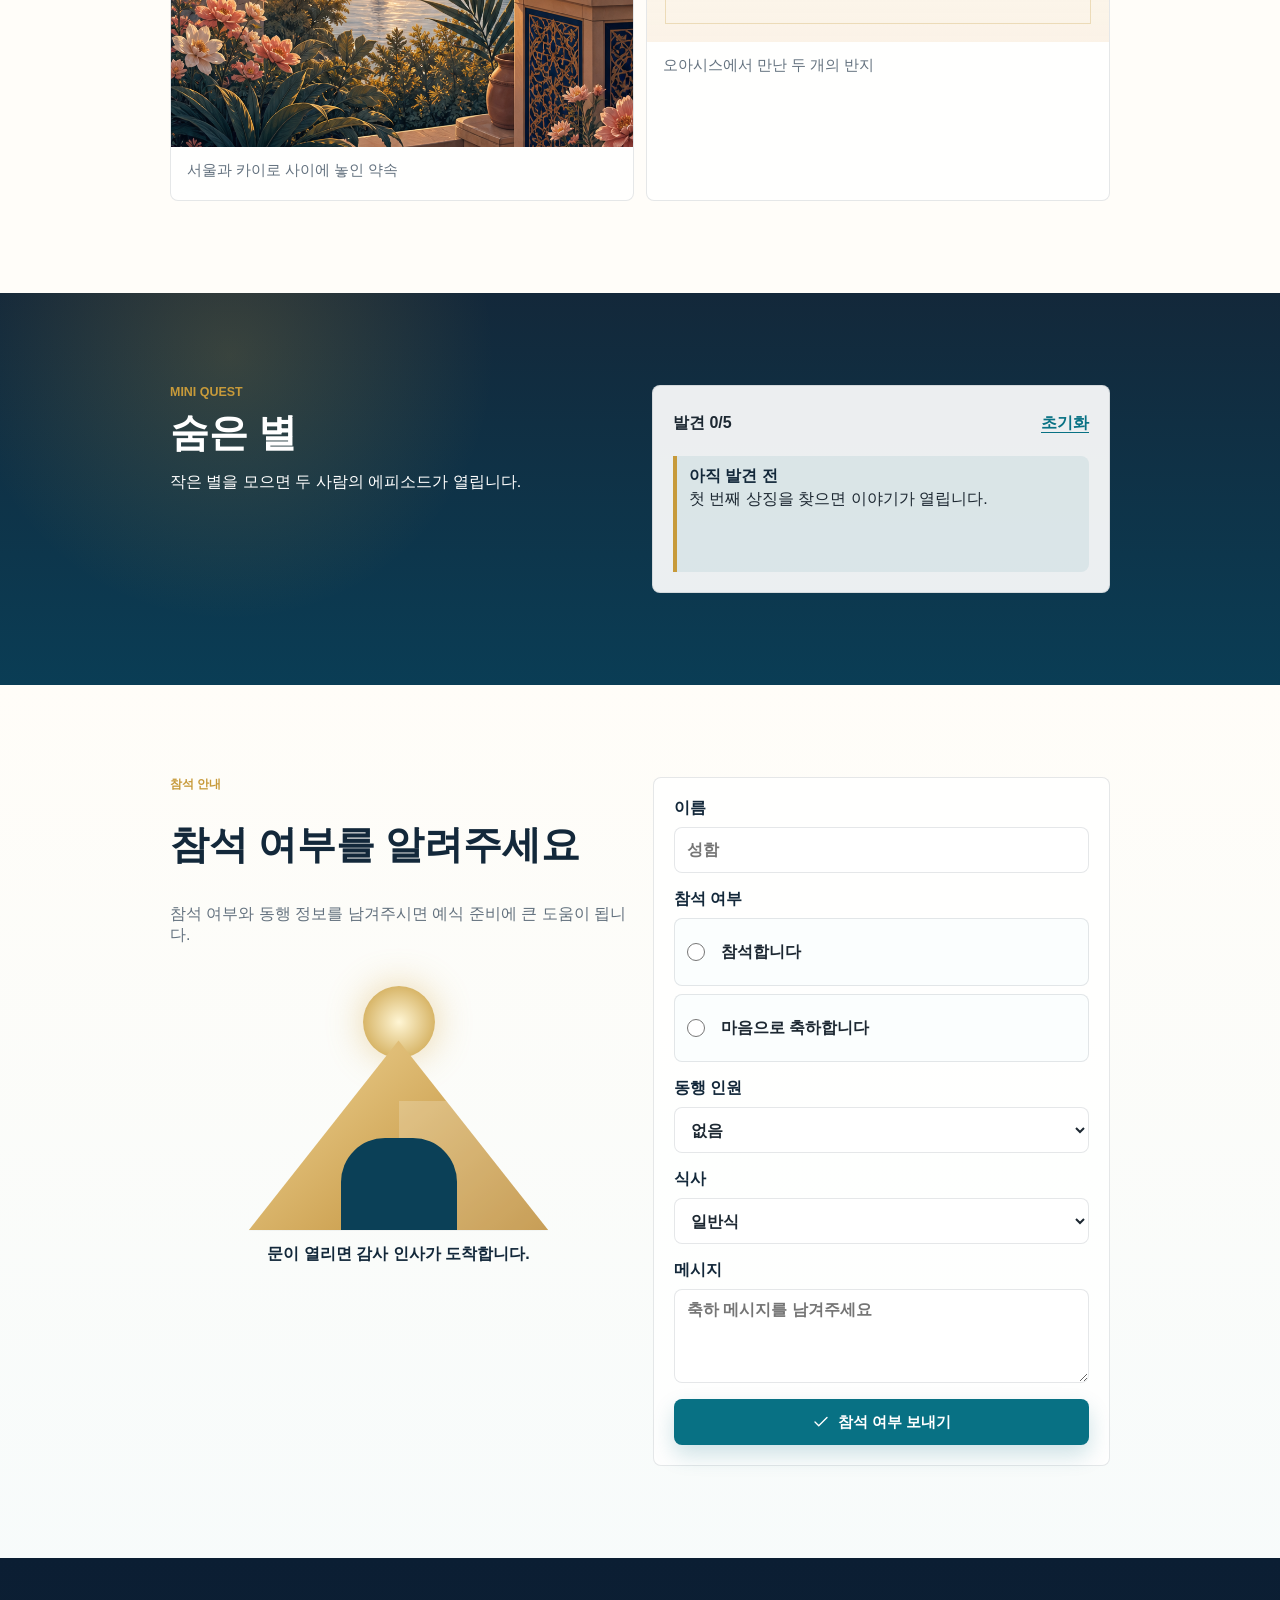
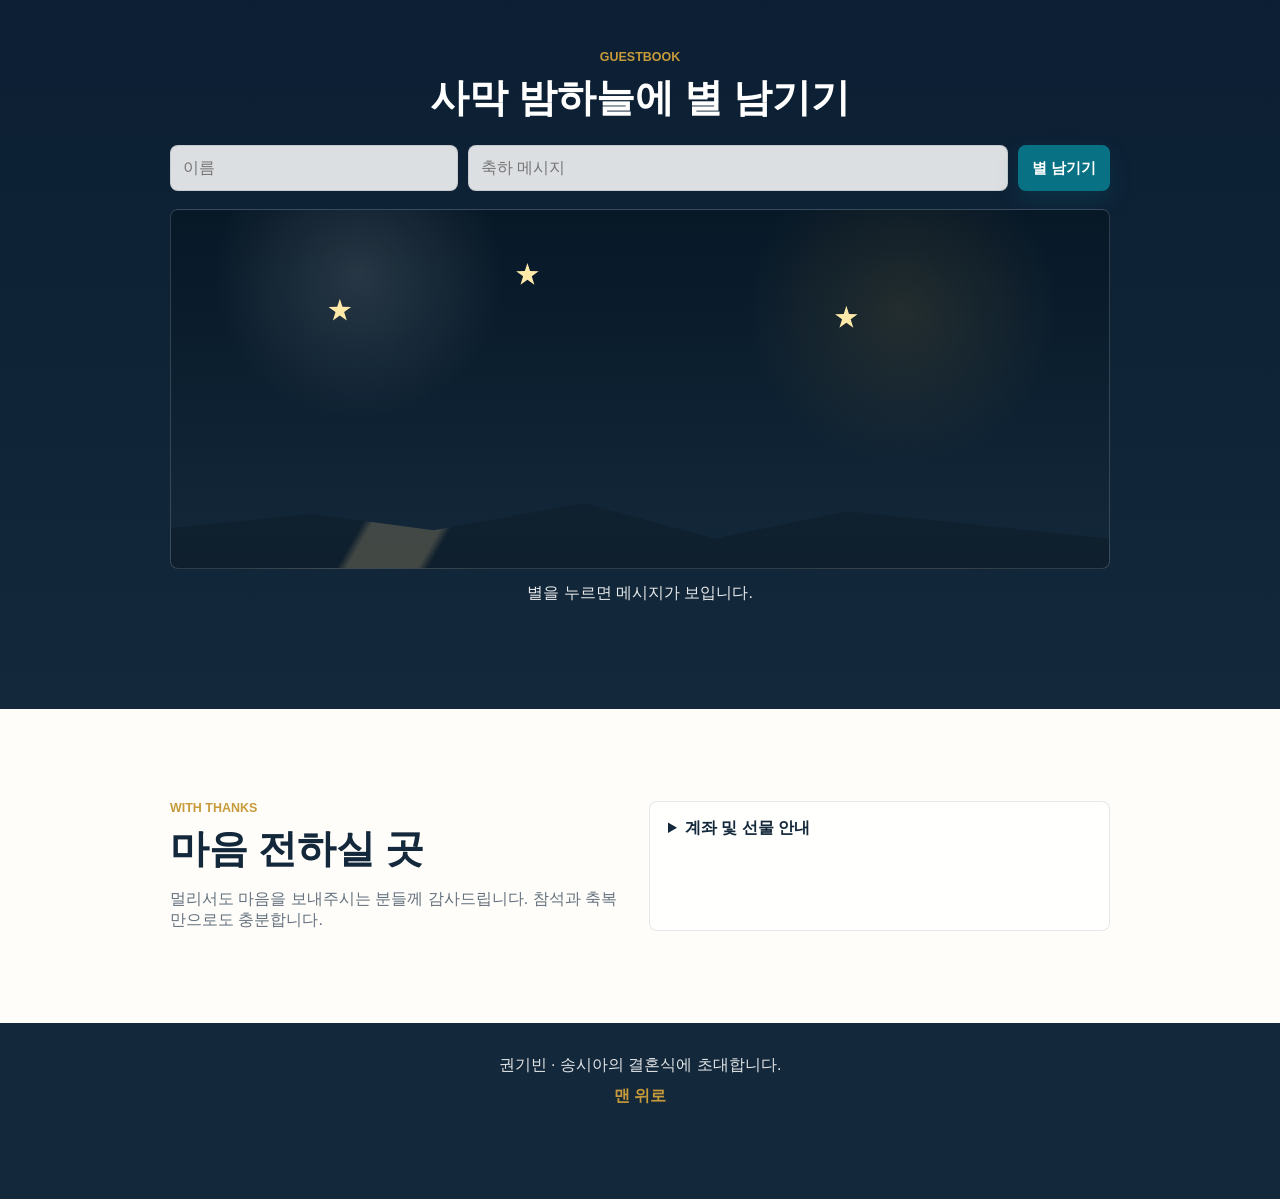
==== commit 9e0b902c: "Use Korean attendance wording" ====
--- a/index.html
+++ b/index.html
@@ -71,7 +71,7 @@
                 초대장 보기
               </a>
               <a class="button button--primary" href="#rsvp">
-                RSVP
+                참석 확인
               </a>
             </div>
             <div class="hero__quick-actions">
@@ -366,8 +366,8 @@
         <section class="section section--rsvp" id="rsvp">
           <div class="section__inner rsvp-layout">
             <div class="rsvp-copy">
-              <p class="section-kicker">RSVP</p>
-              <h2>피라미드 문을 열어주세요</h2>
+              <p class="section-kicker">참석 안내</p>
+              <h2>참석 여부를 알려주세요</h2>
               <p class="lead">
                 참석 여부와 동행 정보를 남겨주시면 예식 준비에 큰 도움이 됩니다.
               </p>
@@ -422,7 +422,7 @@
                 <svg viewBox="0 0 24 24" aria-hidden="true">
                   <path d="m20 6-11 11-5-5" />
                 </svg>
-                RSVP 보내기
+                참석 여부 보내기
               </button>
             </form>
           </div>
@@ -478,8 +478,8 @@
           <small>Map</small>
         </a>
         <a href="#rsvp">
-          <span>RSVP</span>
-          <small>Reply</small>
+          <span>참석</span>
+          <small>확인</small>
         </a>
         <a href="#guestbook">
           <span>방명록</span>
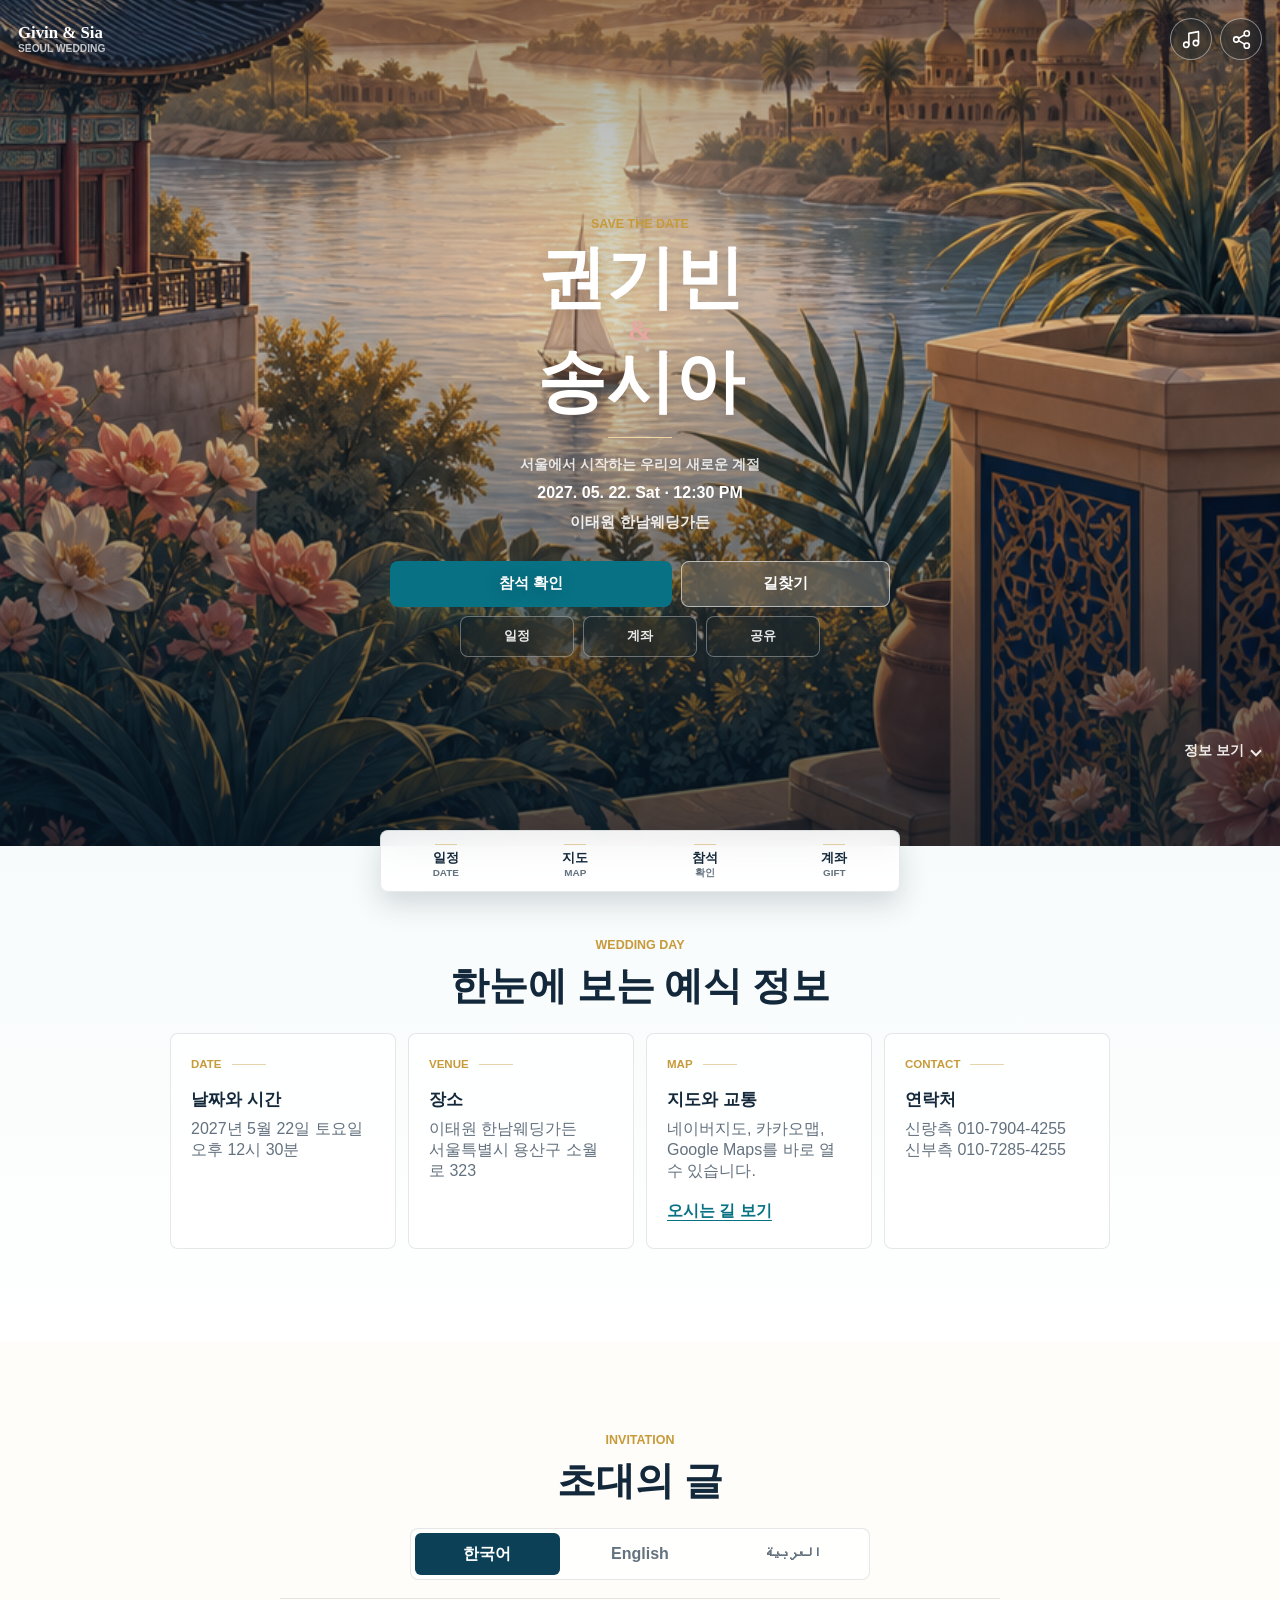
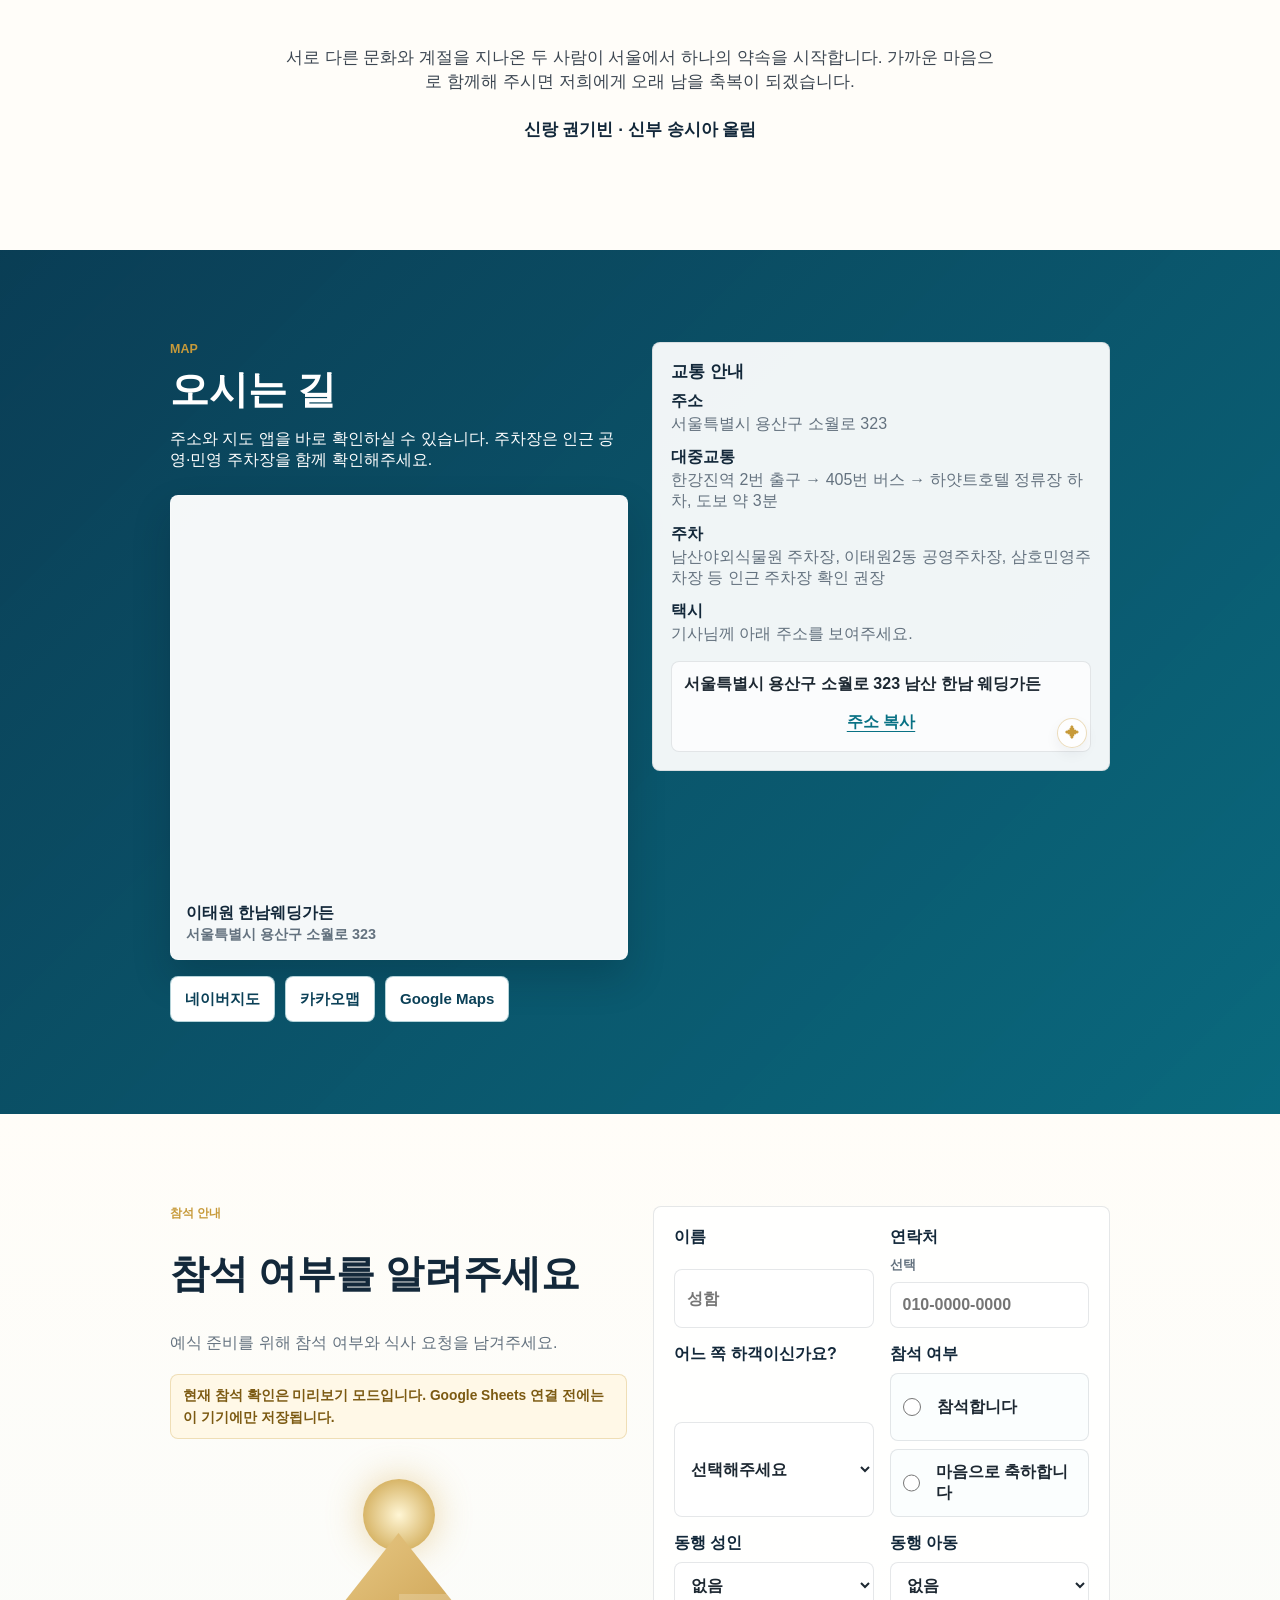
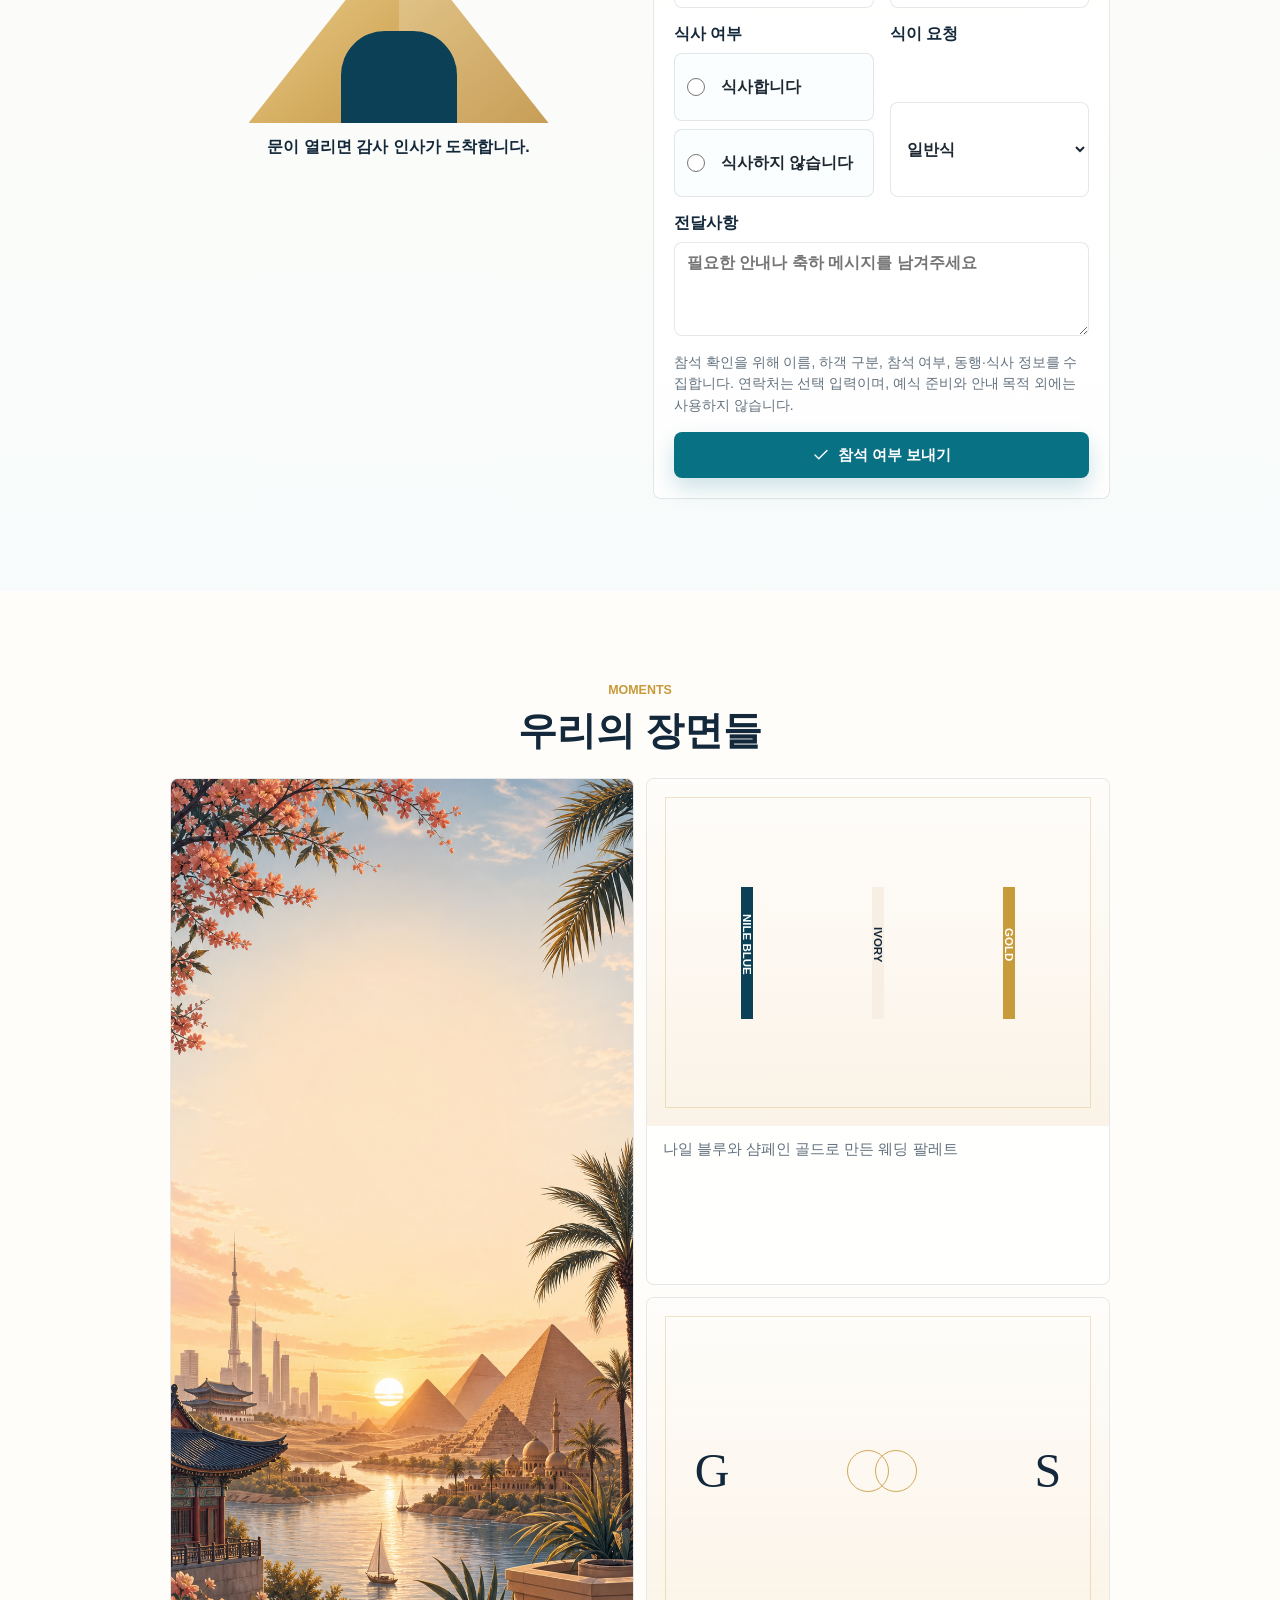
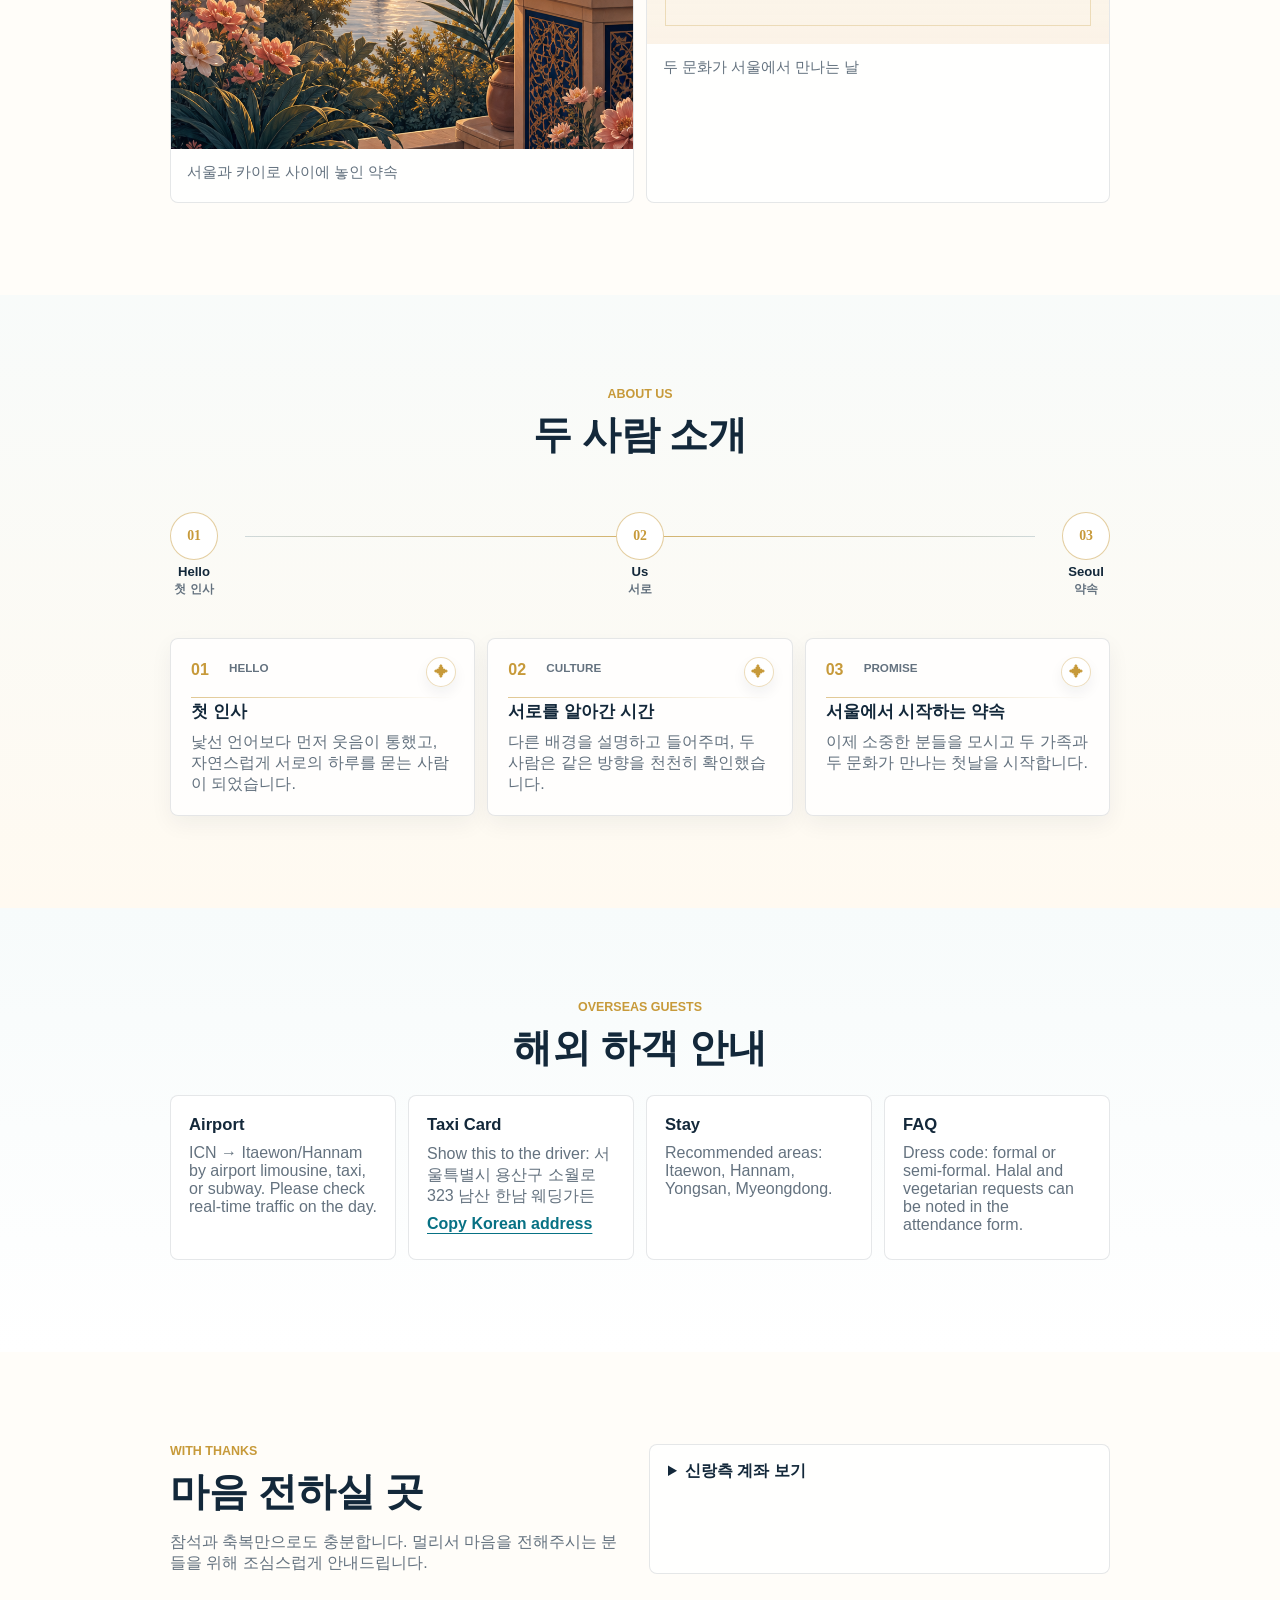
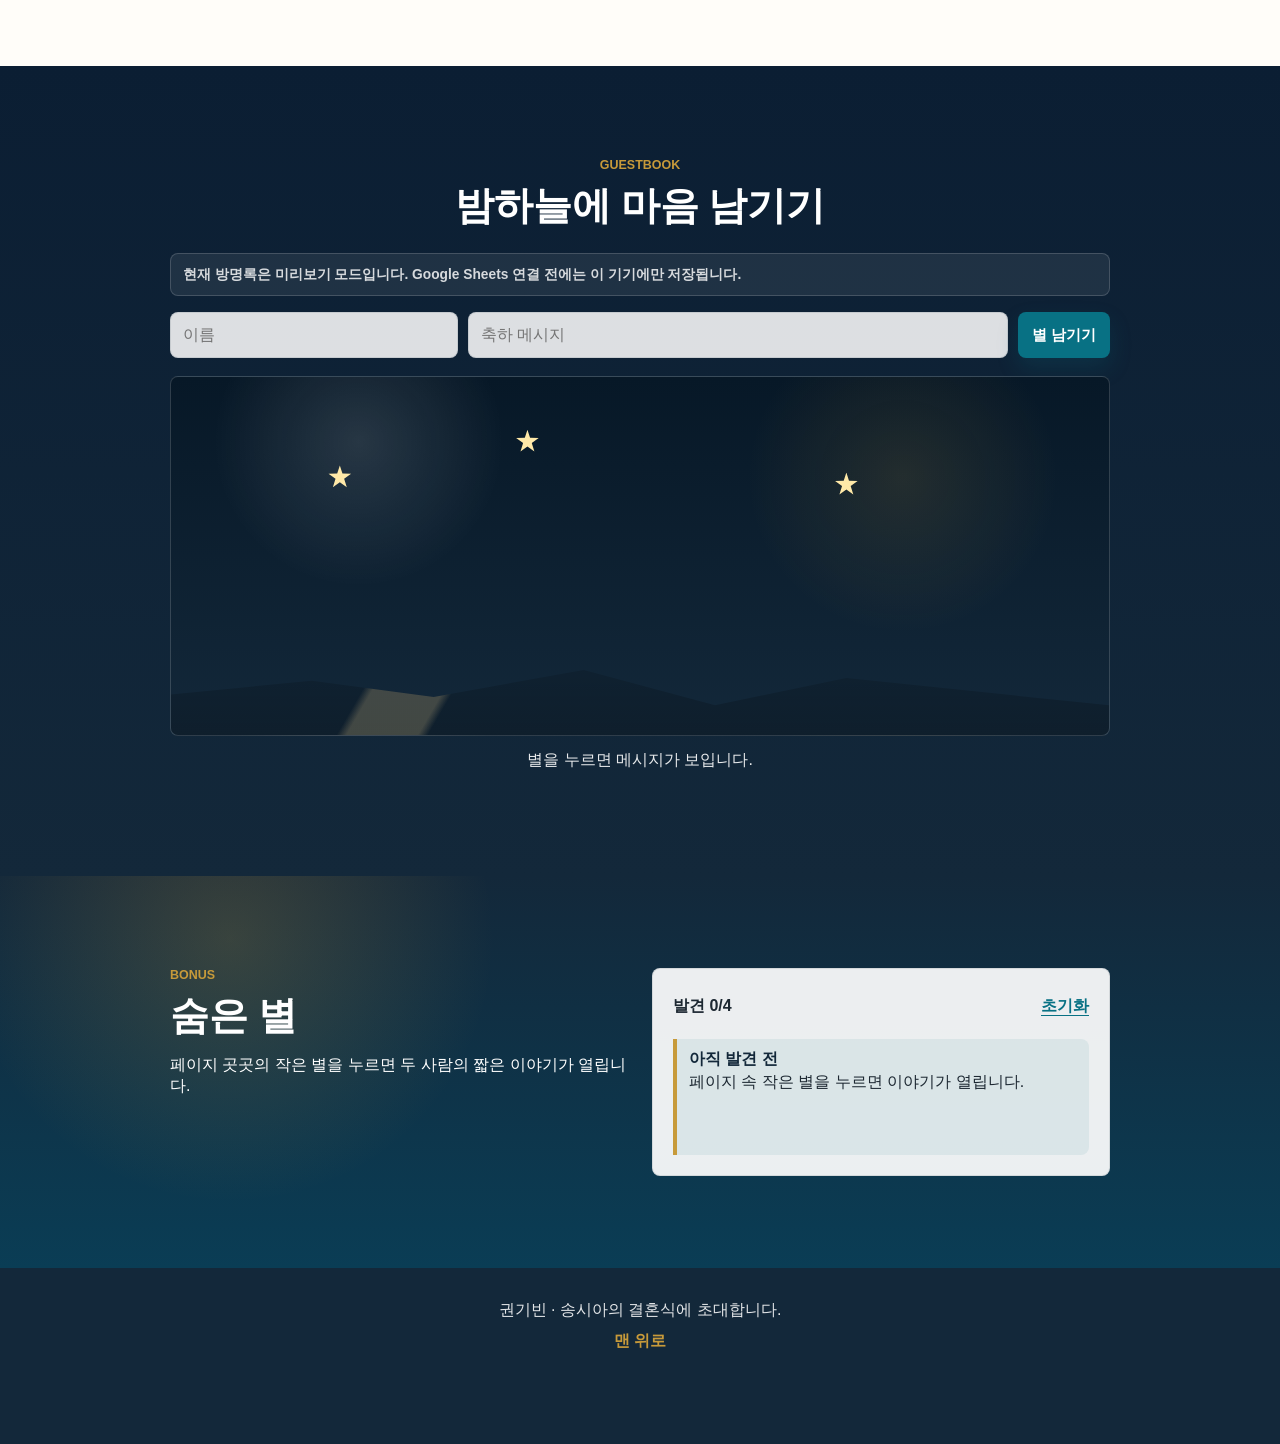
==== commit 2519c65b: "Prioritize guest info and prepare Sheets attendance" ====
--- a/index.html
+++ b/index.html
@@ -5,9 +5,19 @@
     <meta name="viewport" content="width=device-width, initial-scale=1" />
     <meta
       name="description"
-      content="권기빈과 송시아의 서울에서 카이로까지 이어지는 모바일 청첩장"
+      content="권기빈과 송시아의 결혼식 초대장. 2027년 5월 22일 토요일 12시 30분, 이태원 한남웨딩가든."
     />
+    <meta property="og:type" content="website" />
+    <meta property="og:title" content="권기빈 · 송시아 결혼합니다" />
+    <meta property="og:description" content="2027.05.22 토요일 12:30 · 이태원 한남웨딩가든" />
+    <meta property="og:url" content="https://givinkwon.github.io/seoul-cairo-wedding-invite/" />
+    <meta property="og:image" content="https://givinkwon.github.io/seoul-cairo-wedding-invite/assets/hero-seoul-cairo.png" />
+    <meta name="twitter:card" content="summary_large_image" />
+    <meta name="twitter:title" content="권기빈 · 송시아 결혼합니다" />
+    <meta name="twitter:description" content="2027.05.22 토요일 12:30 · 이태원 한남웨딩가든" />
+    <meta name="twitter:image" content="https://givinkwon.github.io/seoul-cairo-wedding-invite/assets/hero-seoul-cairo.png" />
     <title>권기빈 · 송시아 모바일 청첩장</title>
+    <link rel="canonical" href="https://givinkwon.github.io/seoul-cairo-wedding-invite/" />
     <link rel="preload" href="assets/hero-seoul-cairo.png" as="image" />
     <link rel="stylesheet" href="styles.css" />
   </head>
@@ -25,7 +35,7 @@
         <nav class="topbar" aria-label="상단 메뉴">
           <a class="brand-mark" href="#top" aria-label="처음으로">
             <span>Givin &amp; Sia</span>
-            <small>Seoul to Cairo</small>
+            <small>Seoul Wedding</small>
           </a>
           <div class="topbar__actions">
             <button
@@ -46,6 +56,7 @@
               class="icon-button"
               type="button"
               id="shareButton"
+              data-share-button
               aria-label="초대장 공유"
               title="공유"
             >
@@ -62,114 +73,62 @@
         <div class="hero__content">
           <p class="eyebrow">Save the Date</p>
           <h1>권기빈 <span>&amp;</span> 송시아</h1>
-          <p class="hero__subtitle">Givin Kwon · Sia Song</p>
+          <p class="hero__subtitle">서울에서 시작하는 우리의 새로운 계절</p>
           <p class="hero__date">2027. 05. 22. Sat · 12:30 PM</p>
           <p class="hero__venue">이태원 한남웨딩가든</p>
           <div class="hero__actions" aria-label="주요 행동">
             <div class="hero__primary-actions">
-              <a class="button button--light" href="#invitation">
-                초대장 보기
-              </a>
-              <a class="button button--primary" href="#rsvp">
-                참석 확인
-              </a>
-            </div>
-            <div class="hero__quick-actions">
-              <button class="button button--ghost" type="button" id="calendarButton">
-                일정 저장
+              <a class="button button--primary" href="#rsvp">참석 확인</a>
+              <a class="button button--light" href="#directions">길찾기</a>
+            </div>
+            <div class="hero__quick-actions hero__quick-actions--triple">
+              <button class="button button--ghost" type="button" id="calendarButton" aria-label="일정 저장">
+                일정
               </button>
-              <a class="button button--ghost" href="#directions">
-                길찾기
-              </a>
+              <a class="button button--ghost" href="#gift">계좌</a>
+              <button class="button button--ghost" type="button" data-share-button aria-label="초대장 공유">
+                공유
+              </button>
             </div>
           </div>
         </div>
 
-        <a class="scroll-cue" href="#story">여정 시작</a>
+        <a class="scroll-cue" href="#details">정보 보기</a>
       </header>
 
       <main>
-        <section class="section section--intro" id="invitation">
-          <div class="section__inner intro-grid">
-            <div>
-              <p class="section-kicker">Wedding Invitation</p>
-              <h2>서울에서 카이로까지, 우리의 오아시스</h2>
-              <p class="lead">
-                서로 다른 도시에서 시작한 두 사람이 긴 여정 끝에 같은 계절을
-                맞이합니다. 바쁘신 걸음이지만 함께해 주시면 더없이 큰 기쁨이겠습니다.
-              </p>
-            </div>
-            <div class="couple-emblem" aria-label="권기빈과 송시아의 웨딩 문장">
-              <div class="wedding-crest">
-                <p class="crest__eyebrow">Wedding Invitation</p>
-                <div class="crest__mark" aria-hidden="true">
-                  <span>G</span>
-                  <i></i>
-                  <span>S</span>
-                </div>
-                <p class="crest__names">권기빈 · 송시아</p>
-                <div class="crest__route" aria-hidden="true">
-                  <span>Seoul</span>
-                  <span>Cairo</span>
-                </div>
-                <p class="crest__date">2027.05.22</p>
-              </div>
-            </div>
-          </div>
-        </section>
-
-        <section class="section section--story" id="story">
+        <section class="section section--details" id="details">
           <div class="section__inner">
             <div class="section__header">
-              <p class="section-kicker">Love Story</p>
-              <h2>Seoul → Cairo → Our Oasis</h2>
-            </div>
-            <div class="journey-map" aria-hidden="true">
-              <span class="journey-map__line"></span>
-              <span class="journey-map__point journey-map__point--seoul">
-                <small>01</small>
-                <strong>Seoul</strong>
-                <em>서울</em>
-              </span>
-              <span class="journey-map__point journey-map__point--cairo">
-                <small>02</small>
-                <strong>Cairo</strong>
-                <em>카이로</em>
-              </span>
-              <span class="journey-map__point journey-map__point--oasis">
-                <small>03</small>
-                <strong>Oasis</strong>
-                <em>우리</em>
-              </span>
-            </div>
-            <div class="story-grid">
-              <article class="story-card">
-                <button class="scarab-token" type="button" data-episode="seoul" aria-label="서울 이야기 별 열기"></button>
-                <span class="story-card__num">01</span>
-                <span class="story-card__place">Seoul</span>
-                <h3>서울의 첫 인사</h3>
-                <p>낯선 언어보다 먼저 웃음이 통했고, 짧은 인사는 매일의 안부가 되었습니다.</p>
-              </article>
-              <article class="story-card">
-                <button class="scarab-token" type="button" data-episode="cairo" aria-label="카이로 이야기 별 열기"></button>
-                <span class="story-card__num">02</span>
-                <span class="story-card__place">Cairo</span>
-                <h3>멀리 있어 더 선명한 마음</h3>
-                <p>시차와 거리는 우리에게 기다림을 가르쳤고, 기다림은 더 다정한 약속이 되었습니다.</p>
-              </article>
-              <article class="story-card">
-                <button class="scarab-token" type="button" data-episode="proposal" aria-label="프로포즈 이야기 별 열기"></button>
-                <span class="story-card__num">03</span>
-                <span class="story-card__place">Desert Night</span>
-                <h3>사막의 별빛 아래</h3>
-                <p>오래 기억할 밤, 두 사람은 같은 방향을 바라보기로 조용히 결심했습니다.</p>
-              </article>
-              <article class="story-card">
-                <button class="scarab-token" type="button" data-episode="wedding" aria-label="결혼식 이야기 별 열기"></button>
-                <span class="story-card__num">04</span>
-                <span class="story-card__place">Our Oasis</span>
-                <h3>우리의 오아시스</h3>
-                <p>이제 가장 소중한 분들을 모시고 두 문화가 만나는 첫 계절을 시작합니다.</p>
+              <p class="section-kicker">Wedding Day</p>
+              <h2>한눈에 보는 예식 정보</h2>
+            </div>
+            <div class="detail-grid">
+              <article class="detail-card">
+                <span class="detail-card__label">Date</span>
+                <h3>날짜와 시간</h3>
+                <p>2027년 5월 22일 토요일<br />오후 12시 30분</p>
+              </article>
+              <article class="detail-card">
+                <span class="detail-card__label">Venue</span>
+                <h3>장소</h3>
+                <p>이태원 한남웨딩가든<br />서울특별시 용산구 소월로 323</p>
+              </article>
+              <article class="detail-card">
+                <span class="detail-card__label">Map</span>
+                <h3>지도와 교통</h3>
+                <p>네이버지도, 카카오맵, Google Maps를 바로 열 수 있습니다.</p>
+                <div class="detail-card__actions">
+                  <a class="text-button" href="#directions">오시는 길 보기</a>
+                </div>
+              </article>
+              <article class="detail-card">
+                <span class="detail-card__label">Contact</span>
+                <h3>연락처</h3>
+                <p>
+                  신랑측 <a href="tel:01079044255">010-7904-4255</a><br />
+                  신부측 <a href="tel:01072854255">010-7285-4255</a>
+                </p>
               </article>
             </div>
           </div>
@@ -194,15 +153,16 @@
             </div>
             <article class="letter-panel is-active" data-letter="ko">
               <p>
-                서로 다른 곳에서 자란 두 사람이 한 마음으로 새 출발을 약속합니다.
-                저희의 작은 시작을 축복해 주시면 그 마음 오래 간직하며 살겠습니다.
+                서로 다른 문화와 계절을 지나온 두 사람이 서울에서 하나의 약속을 시작합니다.
+                가까운 마음으로 함께해 주시면 저희에게 오래 남을 축복이 되겠습니다.
               </p>
               <p class="letter-sign">신랑 권기빈 · 신부 송시아 올림</p>
             </article>
             <article class="letter-panel" data-letter="en">
               <p>
-                We are beginning a new chapter together, shaped by two homes, two cultures,
-                and one shared promise. Your presence and warm wishes would mean the world to us.
+                We are beginning a new chapter together in Seoul, with two families,
+                two cultures, and one shared promise. Your presence and warm wishes
+                would mean the world to us.
               </p>
               <p class="letter-sign">
                 With love, Givin Kwon &amp; Sia Song<br />
@@ -211,8 +171,8 @@
             </article>
             <article class="letter-panel letter-panel--rtl" data-letter="ar" dir="rtl" lang="ar">
               <p>
-                يسعدنا أن نشارككم بداية فصل جديد في حياتنا، يجمع بين عائلتين وثقافتين
-                ووعد واحد بالمحبة والاحترام.
+                يسعدنا أن نشارككم بداية فصل جديد في حياتنا في سيول، يجمع بين عائلتين
+                وثقافتين ووعد واحد بالمحبة والاحترام.
               </p>
               <p class="letter-sign">
                 مع المحبة، جيفين كوان وسيا سونغ<br />
@@ -222,48 +182,14 @@
           </div>
         </section>
 
-        <section class="section section--details" id="details">
-          <div class="section__inner">
-            <div class="section__header">
-              <p class="section-kicker">Wedding Day</p>
-              <h2>예식 안내</h2>
-            </div>
-            <div class="detail-grid">
-              <article class="detail-card">
-                <span class="detail-card__label">Date</span>
-                <h3>날짜와 시간</h3>
-                <p>2027년 5월 22일 토요일<br />오후 12시 30분</p>
-              </article>
-              <article class="detail-card">
-                <span class="detail-card__label">Venue</span>
-                <h3>장소</h3>
-                <p>이태원 한남웨딩가든<br />서울특별시 용산구 소월로 323</p>
-              </article>
-              <article class="detail-card">
-                <span class="detail-card__label">Order</span>
-                <h3>예식 순서</h3>
-                <p>입장 · 혼인서약 · 축가 · 사진촬영<br />피로연은 예식 후 이어집니다.</p>
-              </article>
-              <article class="detail-card">
-                <span class="detail-card__label">Contact</span>
-                <h3>연락처</h3>
-                <p>
-                  신랑측 <a href="tel:01079044255">010-7904-4255</a><br />
-                  신부측 <a href="tel:01072854255">010-7285-4255</a>
-                </p>
-              </article>
-            </div>
-          </div>
-        </section>
-
         <section class="section section--directions" id="directions">
           <div class="section__inner directions-layout">
             <div>
-              <p class="section-kicker">Map &amp; Travel</p>
+              <p class="section-kicker">Map</p>
               <h2>오시는 길</h2>
               <p class="lead">
-                한국 하객에게는 주차와 대중교통을, 해외 하객에게는 공항·숙소 이동 정보를
-                우선 배치했습니다.
+                주소와 지도 앱을 바로 확인하실 수 있습니다. 주차장은 인근 공영·민영 주차장을
+                함께 확인해주세요.
               </p>
               <div class="map-embed-card" aria-label="이태원 한남웨딩가든 지도">
                 <iframe
@@ -277,7 +203,7 @@
                   <span>서울특별시 용산구 소월로 323</span>
                 </div>
               </div>
-              <div class="map-actions">
+              <div class="map-actions" aria-label="지도 앱 열기">
                 <a class="button button--outline" href="https://map.naver.com/p/search/%EB%82%A8%EC%82%B0%20%ED%95%9C%EB%82%A8%20%EC%9B%A8%EB%94%A9%EA%B0%80%EB%93%A0" target="_blank" rel="noreferrer">
                   네이버지도
                 </a>
@@ -290,26 +216,126 @@
               </div>
             </div>
             <div class="travel-card">
-              <div class="guide-tabs" role="tablist" aria-label="하객 안내">
-                <button class="guide-tab is-active" type="button" role="tab" aria-selected="true" data-guide="kr">
-                  한국 하객
+              <h3>교통 안내</h3>
+              <div class="info-list">
+                <p><strong>주소</strong> 서울특별시 용산구 소월로 323</p>
+                <p><strong>대중교통</strong> 한강진역 2번 출구 → 405번 버스 → 하얏트호텔 정류장 하차, 도보 약 3분</p>
+                <p><strong>주차</strong> 남산야외식물원 주차장, 이태원2동 공영주차장, 삼호민영주차장 등 인근 주차장 확인 권장</p>
+                <p><strong>택시</strong> 기사님께 아래 주소를 보여주세요.</p>
+              </div>
+              <div class="copy-line">
+                <span>서울특별시 용산구 소월로 323 남산 한남 웨딩가든</span>
+                <button class="text-button" type="button" data-copy="서울특별시 용산구 소월로 323 남산 한남 웨딩가든" data-copy-label="주소">
+                  주소 복사
                 </button>
-                <button class="guide-tab" type="button" role="tab" aria-selected="false" data-guide="global">
-                  Overseas
-                </button>
-              </div>
-              <div class="guide-panel is-active" data-guide-panel="kr">
-                <p><strong>주소</strong> 서울특별시 용산구 소월로 323</p>
-                <p><strong>주차</strong> 공영주차장 이용 가능, 유료</p>
-                <p><strong>대중교통</strong> 한남·이태원 인근에서 지도 앱 길찾기를 확인해주세요.</p>
-              </div>
-              <div class="guide-panel" data-guide-panel="global">
-                <p><strong>Airport</strong> Incheon Airport to Yongsan or Itaewon by airport limousine, taxi, or subway.</p>
-                <p><strong>Stay</strong> Recommended area: Itaewon, Hannam, Yongsan, Myeongdong.</p>
-                <p><strong>FAQ</strong> English help desk will be available on the wedding day.</p>
-              </div>
-              <button class="scarab-token scarab-token--travel" type="button" data-episode="travel" aria-label="여행 이야기 별 열기"></button>
-            </div>
+              </div>
+              <button class="scarab-token scarab-token--travel" type="button" data-episode="travel" aria-label="하객 안내 별 열기"></button>
+            </div>
+          </div>
+        </section>
+
+        <section class="section section--rsvp" id="rsvp">
+          <div class="section__inner rsvp-layout">
+            <div class="rsvp-copy">
+              <p class="section-kicker">참석 안내</p>
+              <h2>참석 여부를 알려주세요</h2>
+              <p class="lead">
+                예식 준비를 위해 참석 여부와 식사 요청을 남겨주세요.
+              </p>
+              <p class="mode-note mode-note--warning" id="attendanceModeNote"></p>
+              <div class="pyramid-gate" id="pyramidGate" aria-hidden="true">
+                <div class="pyramid-gate__sun"></div>
+                <div class="pyramid-gate__body">
+                  <span class="pyramid-gate__door pyramid-gate__door--left"></span>
+                  <span class="pyramid-gate__door pyramid-gate__door--right"></span>
+                </div>
+                <p id="rsvpThanks">문이 열리면 감사 인사가 도착합니다.</p>
+              </div>
+            </div>
+            <form class="rsvp-form" id="rsvpForm">
+              <div class="form-grid">
+                <label>
+                  이름
+                  <input name="name" type="text" autocomplete="name" placeholder="성함" required />
+                </label>
+                <label>
+                  연락처 <span class="optional">선택</span>
+                  <input name="phone" type="tel" autocomplete="tel" placeholder="010-0000-0000" />
+                </label>
+                <label>
+                  어느 쪽 하객이신가요?
+                  <select name="side" required>
+                    <option value="">선택해주세요</option>
+                    <option value="groom">신랑측</option>
+                    <option value="bride">신부측</option>
+                  </select>
+                </label>
+                <fieldset>
+                  <legend>참석 여부</legend>
+                  <label class="choice">
+                    <input type="radio" name="attendance" value="yes" required />
+                    참석합니다
+                  </label>
+                  <label class="choice">
+                    <input type="radio" name="attendance" value="no" />
+                    마음으로 축하합니다
+                  </label>
+                </fieldset>
+                <label>
+                  동행 성인
+                  <select name="adultCompanions">
+                    <option value="0">없음</option>
+                    <option value="1">1명</option>
+                    <option value="2">2명</option>
+                    <option value="3">3명</option>
+                    <option value="4">4명 이상</option>
+                  </select>
+                </label>
+                <label>
+                  동행 아동
+                  <select name="childCompanions">
+                    <option value="0">없음</option>
+                    <option value="1">1명</option>
+                    <option value="2">2명</option>
+                    <option value="3">3명 이상</option>
+                  </select>
+                </label>
+                <fieldset>
+                  <legend>식사 여부</legend>
+                  <label class="choice">
+                    <input type="radio" name="mealAttendance" value="yes" required />
+                    식사합니다
+                  </label>
+                  <label class="choice">
+                    <input type="radio" name="mealAttendance" value="no" />
+                    식사하지 않습니다
+                  </label>
+                </fieldset>
+                <label>
+                  식이 요청
+                  <select name="dietary">
+                    <option value="regular">일반식</option>
+                    <option value="halal">할랄</option>
+                    <option value="vegetarian">채식</option>
+                    <option value="none">해당 없음</option>
+                  </select>
+                </label>
+              </div>
+              <label>
+                전달사항
+                <textarea name="note" rows="4" placeholder="필요한 안내나 축하 메시지를 남겨주세요"></textarea>
+              </label>
+              <p class="privacy-note">
+                참석 확인을 위해 이름, 하객 구분, 참석 여부, 동행·식사 정보를 수집합니다.
+                연락처는 선택 입력이며, 예식 준비와 안내 목적 외에는 사용하지 않습니다.
+              </p>
+              <button class="button button--primary button--full" type="submit">
+                <svg viewBox="0 0 24 24" aria-hidden="true">
+                  <path d="m20 6-11 11-5-5" />
+                </svg>
+                참석 여부 보내기
+              </button>
+            </form>
           </div>
         </section>
 
@@ -330,7 +356,7 @@
                   <span>Ivory</span>
                   <span>Gold</span>
                 </div>
-                <figcaption>나일 블루와 골드로 만든 웨딩 팔레트</figcaption>
+                <figcaption>나일 블루와 샴페인 골드로 만든 웨딩 팔레트</figcaption>
               </figure>
               <figure class="photo-card photo-card--illustrated">
                 <div class="stationery-card stationery-card--rings" aria-hidden="true">
@@ -338,93 +364,111 @@
                   <i></i>
                   <span>S</span>
                 </div>
-                <figcaption>오아시스에서 만난 두 개의 반지</figcaption>
+                <figcaption>두 문화가 서울에서 만나는 날</figcaption>
               </figure>
             </div>
           </div>
         </section>
 
-        <section class="section section--quest" id="quest">
-          <div class="section__inner quest-layout">
+        <section class="section section--story" id="story">
+          <div class="section__inner">
+            <div class="section__header">
+              <p class="section-kicker">About Us</p>
+              <h2>두 사람 소개</h2>
+            </div>
+            <div class="journey-map" aria-hidden="true">
+              <span class="journey-map__line"></span>
+              <span class="journey-map__point journey-map__point--seoul">
+                <small>01</small>
+                <strong>Hello</strong>
+                <em>첫 인사</em>
+              </span>
+              <span class="journey-map__point journey-map__point--cairo">
+                <small>02</small>
+                <strong>Us</strong>
+                <em>서로</em>
+              </span>
+              <span class="journey-map__point journey-map__point--oasis">
+                <small>03</small>
+                <strong>Seoul</strong>
+                <em>약속</em>
+              </span>
+            </div>
+            <div class="story-grid story-grid--compact">
+              <article class="story-card">
+                <button class="scarab-token" type="button" data-episode="seoul" aria-label="첫 인사 별 열기"></button>
+                <span class="story-card__num">01</span>
+                <span class="story-card__place">Hello</span>
+                <h3>첫 인사</h3>
+                <p>낯선 언어보다 먼저 웃음이 통했고, 자연스럽게 서로의 하루를 묻는 사람이 되었습니다.</p>
+              </article>
+              <article class="story-card">
+                <button class="scarab-token" type="button" data-episode="cairo" aria-label="서로를 알아간 시간 별 열기"></button>
+                <span class="story-card__num">02</span>
+                <span class="story-card__place">Culture</span>
+                <h3>서로를 알아간 시간</h3>
+                <p>다른 배경을 설명하고 들어주며, 두 사람은 같은 방향을 천천히 확인했습니다.</p>
+              </article>
+              <article class="story-card">
+                <button class="scarab-token" type="button" data-episode="wedding" aria-label="서울에서 시작하는 약속 별 열기"></button>
+                <span class="story-card__num">03</span>
+                <span class="story-card__place">Promise</span>
+                <h3>서울에서 시작하는 약속</h3>
+                <p>이제 소중한 분들을 모시고 두 가족과 두 문화가 만나는 첫날을 시작합니다.</p>
+              </article>
+            </div>
+          </div>
+        </section>
+
+        <section class="section section--overseas" id="overseas">
+          <div class="section__inner">
+            <div class="section__header">
+              <p class="section-kicker">Overseas Guests</p>
+              <h2>해외 하객 안내</h2>
+            </div>
+            <div class="overseas-grid">
+              <article class="travel-card">
+                <h3>Airport</h3>
+                <p>ICN → Itaewon/Hannam by airport limousine, taxi, or subway. Please check real-time traffic on the day.</p>
+              </article>
+              <article class="travel-card">
+                <h3>Taxi Card</h3>
+                <p>Show this to the driver: 서울특별시 용산구 소월로 323 남산 한남 웨딩가든</p>
+                <button class="text-button" type="button" data-copy="서울특별시 용산구 소월로 323 남산 한남 웨딩가든" data-copy-label="택시 주소">
+                  Copy Korean address
+                </button>
+              </article>
+              <article class="travel-card">
+                <h3>Stay</h3>
+                <p>Recommended areas: Itaewon, Hannam, Yongsan, Myeongdong.</p>
+              </article>
+              <article class="travel-card">
+                <h3>FAQ</h3>
+                <p>Dress code: formal or semi-formal. Halal and vegetarian requests can be noted in the attendance form.</p>
+              </article>
+            </div>
+          </div>
+        </section>
+
+        <section class="section section--gift" id="gift">
+          <div class="section__inner gift-layout">
             <div>
-              <p class="section-kicker">Mini Quest</p>
-              <h2>숨은 별</h2>
+              <p class="section-kicker">With Thanks</p>
+              <h2>마음 전하실 곳</h2>
               <p class="lead">
-                작은 별을 모으면 두 사람의 에피소드가 열립니다.
-              </p>
-            </div>
-            <div class="quest-panel">
-              <div class="quest-panel__top">
-                <span>발견 <strong id="scarabCount">0/5</strong></span>
-                <button class="text-button" type="button" id="resetQuest">초기화</button>
-              </div>
-              <div class="episode-list" id="episodeList" aria-live="polite"></div>
-            </div>
-          </div>
-        </section>
-
-        <section class="section section--rsvp" id="rsvp">
-          <div class="section__inner rsvp-layout">
-            <div class="rsvp-copy">
-              <p class="section-kicker">참석 안내</p>
-              <h2>참석 여부를 알려주세요</h2>
-              <p class="lead">
-                참석 여부와 동행 정보를 남겨주시면 예식 준비에 큰 도움이 됩니다.
-              </p>
-              <div class="pyramid-gate" id="pyramidGate" aria-hidden="true">
-                <div class="pyramid-gate__sun"></div>
-                <div class="pyramid-gate__body">
-                  <span class="pyramid-gate__door pyramid-gate__door--left"></span>
-                  <span class="pyramid-gate__door pyramid-gate__door--right"></span>
-                </div>
-                <p id="rsvpThanks">문이 열리면 감사 인사가 도착합니다.</p>
-              </div>
-            </div>
-            <form class="rsvp-form" id="rsvpForm">
-              <label>
-                이름
-                <input name="name" type="text" autocomplete="name" placeholder="성함" required />
-              </label>
-              <fieldset>
-                <legend>참석 여부</legend>
-                <label class="choice">
-                  <input type="radio" name="attendance" value="yes" required />
-                  참석합니다
-                </label>
-                <label class="choice">
-                  <input type="radio" name="attendance" value="no" />
-                  마음으로 축하합니다
-                </label>
-              </fieldset>
-              <label>
-                동행 인원
-                <select name="companions">
-                  <option value="0">없음</option>
-                  <option value="1">1명</option>
-                  <option value="2">2명</option>
-                  <option value="3">3명 이상</option>
-                </select>
-              </label>
-              <label>
-                식사
-                <select name="meal">
-                  <option value="regular">일반식</option>
-                  <option value="vegetarian">채식</option>
-                  <option value="halal">할랄</option>
-                  <option value="none">식사 안 함</option>
-                </select>
-              </label>
-              <label>
-                메시지
-                <textarea name="message" rows="4" placeholder="축하 메시지를 남겨주세요"></textarea>
-              </label>
-              <button class="button button--primary button--full" type="submit">
-                <svg viewBox="0 0 24 24" aria-hidden="true">
-                  <path d="m20 6-11 11-5-5" />
-                </svg>
-                참석 여부 보내기
-              </button>
-            </form>
+                참석과 축복만으로도 충분합니다. 멀리서 마음을 전해주시는 분들을 위해 조심스럽게 안내드립니다.
+              </p>
+            </div>
+            <details class="gift-details">
+              <summary>신랑측 계좌 보기</summary>
+              <p><strong>예금주</strong> 권기빈</p>
+              <div class="copy-line copy-line--account">
+                <span>하나은행 391-910822-28407</span>
+                <button class="text-button" type="button" data-copy="391-910822-28407" data-copy-label="계좌번호">
+                  계좌번호 복사
+                </button>
+              </div>
+            </details>
           </div>
         </section>
 
@@ -432,8 +476,9 @@
           <div class="section__inner">
             <div class="section__header">
               <p class="section-kicker">Guestbook</p>
-              <h2>사막 밤하늘에 별 남기기</h2>
-            </div>
+              <h2>밤하늘에 마음 남기기</h2>
+            </div>
+            <p class="mode-note mode-note--light" id="guestbookModeNote"></p>
             <form class="guestbook-form" id="guestbookForm">
               <input name="guestName" type="text" placeholder="이름" required />
               <input name="guestMessage" type="text" placeholder="축하 메시지" required />
@@ -444,23 +489,24 @@
           </div>
         </section>
 
-        <section class="section section--gift" id="gift">
-          <div class="section__inner gift-layout">
+        <section class="section section--quest" id="quest">
+          <div class="section__inner quest-layout">
             <div>
-              <p class="section-kicker">With Thanks</p>
-              <h2>마음 전하실 곳</h2>
+              <p class="section-kicker">Bonus</p>
+              <h2>숨은 별</h2>
               <p class="lead">
-                멀리서도 마음을 보내주시는 분들께 감사드립니다. 참석과 축복만으로도 충분합니다.
-              </p>
-            </div>
-            <details class="gift-details">
-              <summary>계좌 및 선물 안내</summary>
-              <p>신랑측 국민 000000-00-000000 권기빈</p>
-              <p>신부측 WISE / IBAN 정보는 가족에게 문의</p>
-            </details>
-          </div>
-        </section>
-
+                페이지 곳곳의 작은 별을 누르면 두 사람의 짧은 이야기가 열립니다.
+              </p>
+            </div>
+            <div class="quest-panel">
+              <div class="quest-panel__top">
+                <span>발견 <strong id="scarabCount">0/4</strong></span>
+                <button class="text-button" type="button" id="resetQuest">초기화</button>
+              </div>
+              <div class="episode-list" id="episodeList" aria-live="polite"></div>
+            </div>
+          </div>
+        </section>
       </main>
 
       <footer class="footer">
@@ -481,9 +527,9 @@
           <span>참석</span>
           <small>확인</small>
         </a>
-        <a href="#guestbook">
-          <span>방명록</span>
-          <small>Wish</small>
+        <a href="#gift">
+          <span>계좌</span>
+          <small>Gift</small>
         </a>
       </nav>
     </div>
--- a/styles.css
+++ b/styles.css
@@ -87,6 +87,14 @@
   cursor: pointer;
 }
 
+button:disabled,
+input:disabled,
+select:disabled,
+textarea:disabled {
+  cursor: progress;
+  opacity: 0.72;
+}
+
 .site-shell {
   min-height: 100vh;
   overflow-x: clip;
@@ -262,6 +270,10 @@
   display: grid;
   grid-template-columns: repeat(2, minmax(0, 1fr));
   gap: 9px;
+}
+
+.hero__quick-actions--triple {
+  grid-template-columns: repeat(3, minmax(0, 1fr));
 }
 
 .hero__quick-actions .button {
@@ -788,6 +800,10 @@
   box-shadow: none;
 }
 
+.detail-card__actions {
+  margin-top: 12px;
+}
+
 .detail-card__label {
   display: inline-flex;
   align-items: center;
@@ -871,6 +887,33 @@
   background: rgba(255, 255, 255, 0.94);
   color: var(--ink);
   box-shadow: none;
+}
+
+.info-list {
+  display: grid;
+  gap: 12px;
+}
+
+.info-list strong {
+  display: block;
+  margin-bottom: 2px;
+  color: var(--navy);
+}
+
+.copy-line {
+  display: grid;
+  gap: 10px;
+  margin-top: 16px;
+  padding: 12px;
+  border: 1px solid var(--line);
+  border-radius: var(--radius);
+  background: rgba(255, 255, 255, 0.72);
+}
+
+.copy-line span {
+  color: var(--ink);
+  font-weight: 800;
+  overflow-wrap: anywhere;
 }
 
 .guide-tabs {
@@ -1153,6 +1196,11 @@
   box-shadow: none;
 }
 
+.form-grid {
+  display: grid;
+  gap: 16px;
+}
+
 .rsvp-form label,
 .rsvp-form fieldset {
   display: grid;
@@ -1207,6 +1255,54 @@
   resize: vertical;
 }
 
+.optional {
+  color: var(--muted);
+  font-size: 0.82rem;
+  font-weight: 800;
+}
+
+.privacy-note,
+.mode-note {
+  margin: 0;
+  color: var(--muted);
+  font-size: 0.86rem;
+  line-height: 1.55;
+}
+
+.mode-note {
+  padding: 10px 12px;
+  border-radius: var(--radius);
+  font-weight: 800;
+}
+
+.mode-note:empty {
+  display: none;
+}
+
+.mode-note--warning {
+  border: 1px solid rgba(199, 154, 58, 0.28);
+  background: rgba(255, 247, 226, 0.78);
+  color: #7c5a12;
+}
+
+.mode-note--light {
+  margin-bottom: 16px;
+  border: 1px solid rgba(255, 255, 255, 0.16);
+  background: rgba(255, 255, 255, 0.08);
+  color: rgba(255, 255, 255, 0.82);
+}
+
+.section--overseas {
+  background:
+    linear-gradient(180deg, #f7fbfb, #ffffff),
+    var(--paper);
+}
+
+.overseas-grid {
+  display: grid;
+  gap: 12px;
+}
+
 .section--guestbook {
   background: linear-gradient(180deg, #0b1e33, #13283a);
   color: var(--white);
@@ -1296,6 +1392,10 @@
   margin-top: 12px;
 }
 
+.copy-line--account {
+  margin-top: 12px;
+}
+
 .manager-panel,
 .qr-panel {
   padding: 18px;
@@ -1402,6 +1502,18 @@
   font-weight: 800;
 }
 
+.storage-status {
+  display: inline-flex;
+  margin: 14px 0 0;
+  padding: 8px 10px;
+  border: 1px solid rgba(199, 154, 58, 0.3);
+  border-radius: var(--radius);
+  background: rgba(255, 247, 226, 0.9);
+  color: #7c5a12;
+  font-size: 0.86rem;
+  font-weight: 900;
+}
+
 .rsvp-table-wrap {
   overflow-x: auto;
   border: 1px solid var(--line);
@@ -1411,7 +1523,7 @@
 
 .rsvp-table {
   width: 100%;
-  min-width: 720px;
+  min-width: 920px;
   border-collapse: collapse;
 }
 
@@ -1617,6 +1729,15 @@
     grid-template-columns: 0.8fr 1.5fr auto;
   }
 
+  .form-grid {
+    grid-template-columns: repeat(2, minmax(0, 1fr));
+  }
+
+  .rsvp-form > label,
+  .privacy-note {
+    grid-column: 1 / -1;
+  }
+
   .stats-grid {
     grid-template-columns: repeat(3, minmax(0, 1fr));
   }
@@ -1655,6 +1776,15 @@
   }
 
   .story-grid {
+    grid-template-columns: repeat(4, minmax(0, 1fr));
+  }
+
+  .story-grid--compact,
+  .overseas-grid {
+    grid-template-columns: repeat(3, minmax(0, 1fr));
+  }
+
+  .overseas-grid {
     grid-template-columns: repeat(4, minmax(0, 1fr));
   }
 
